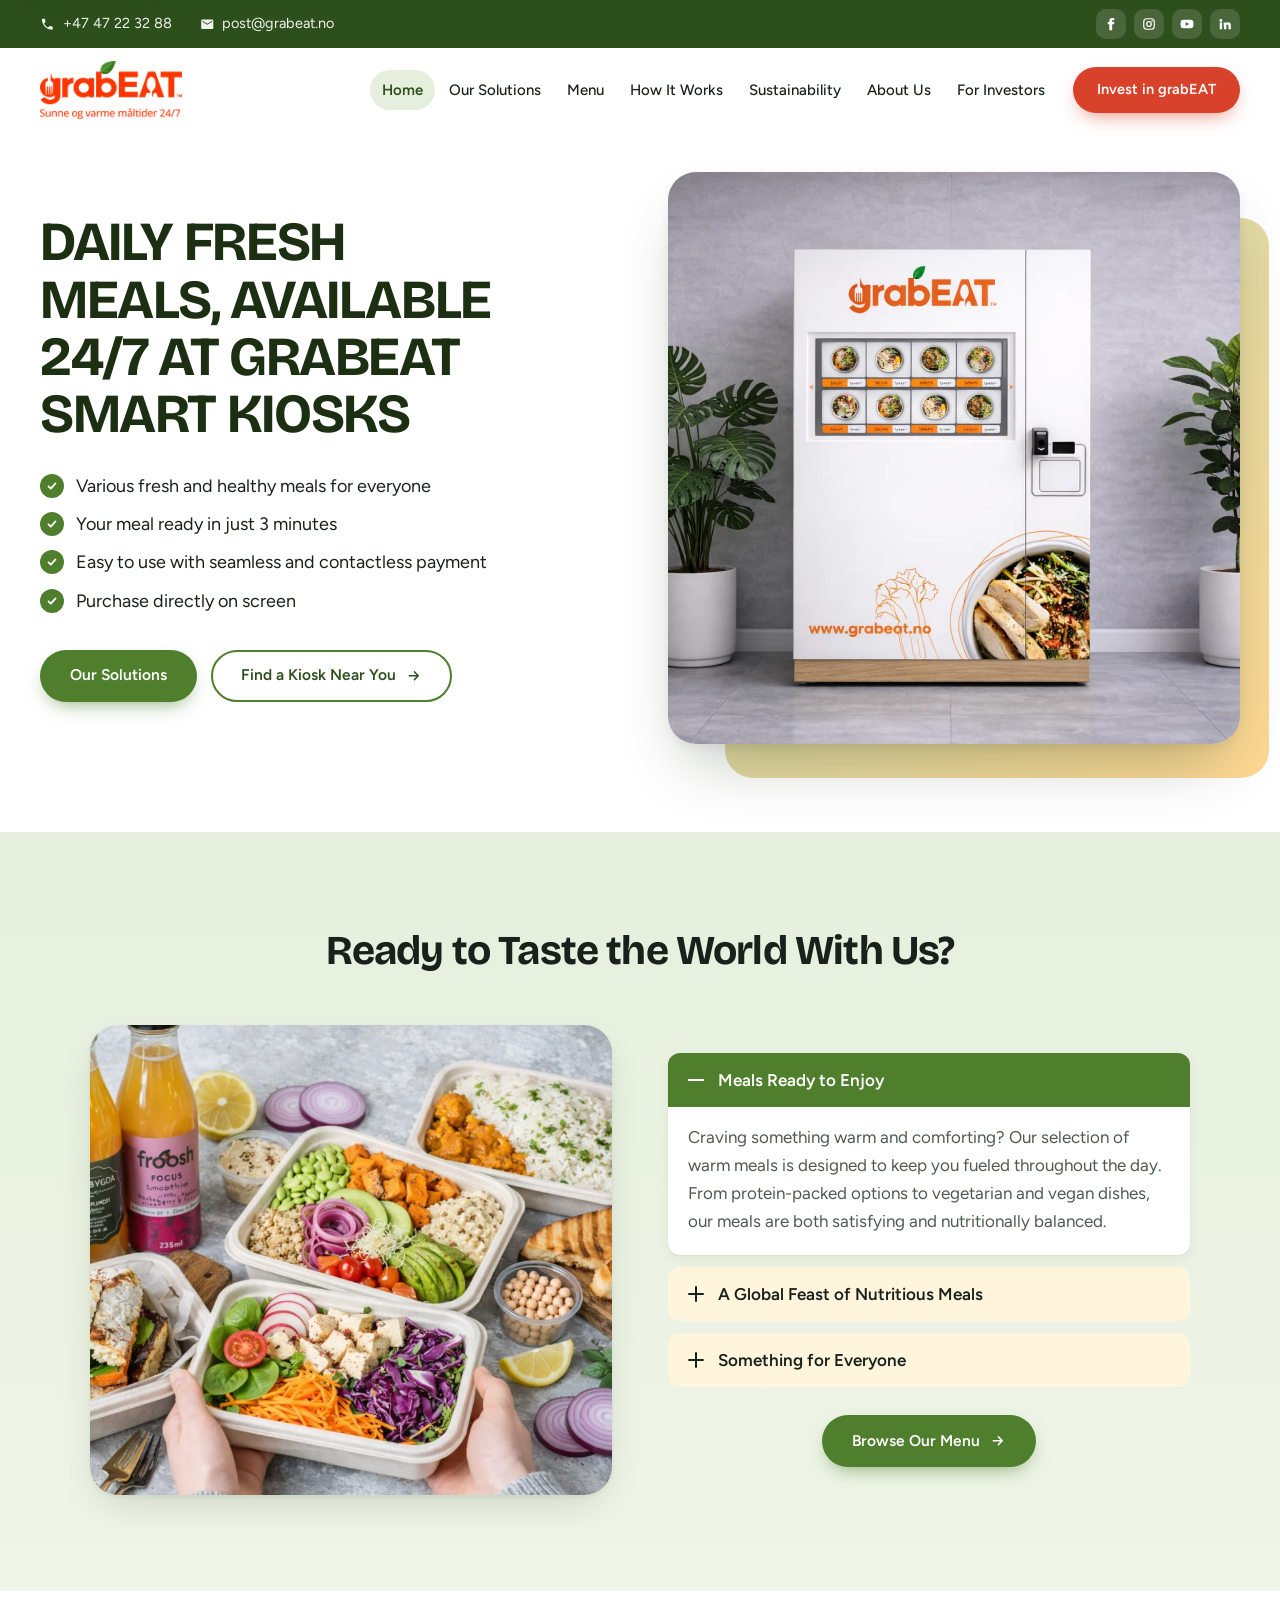
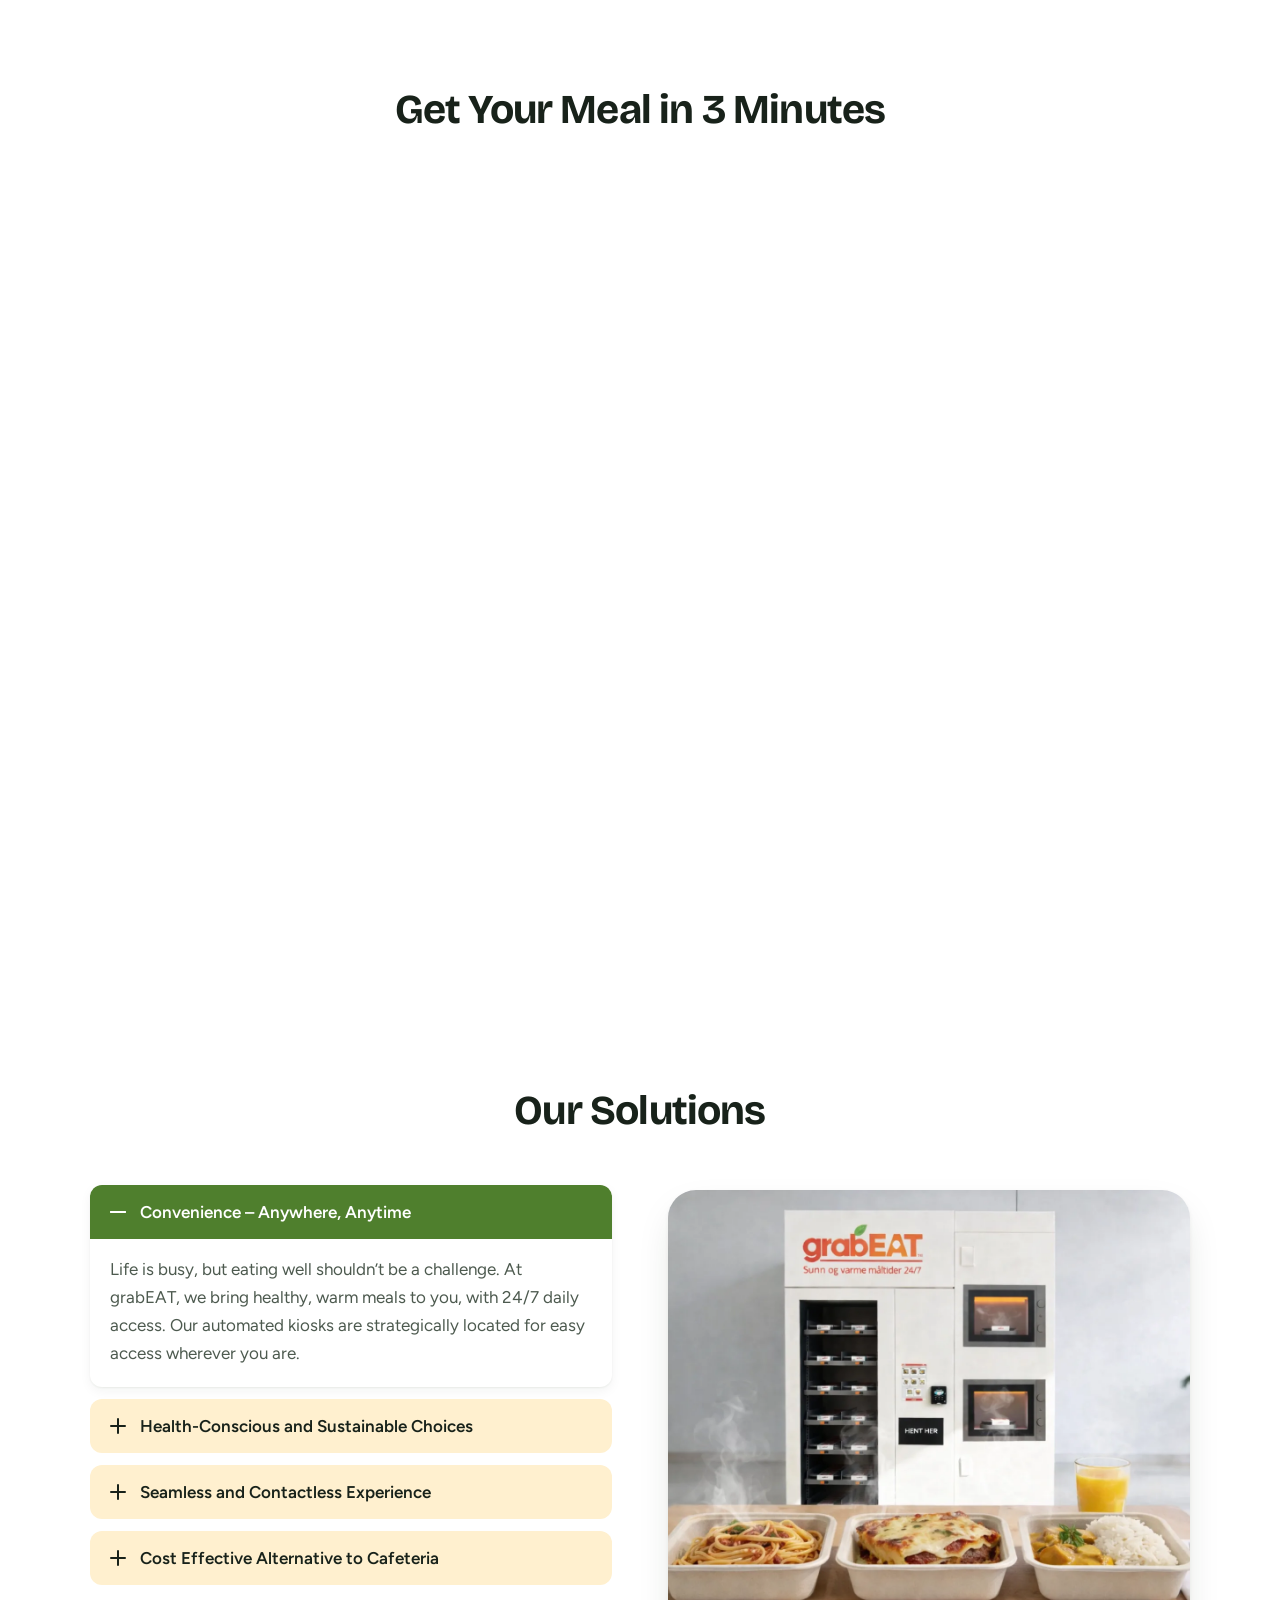
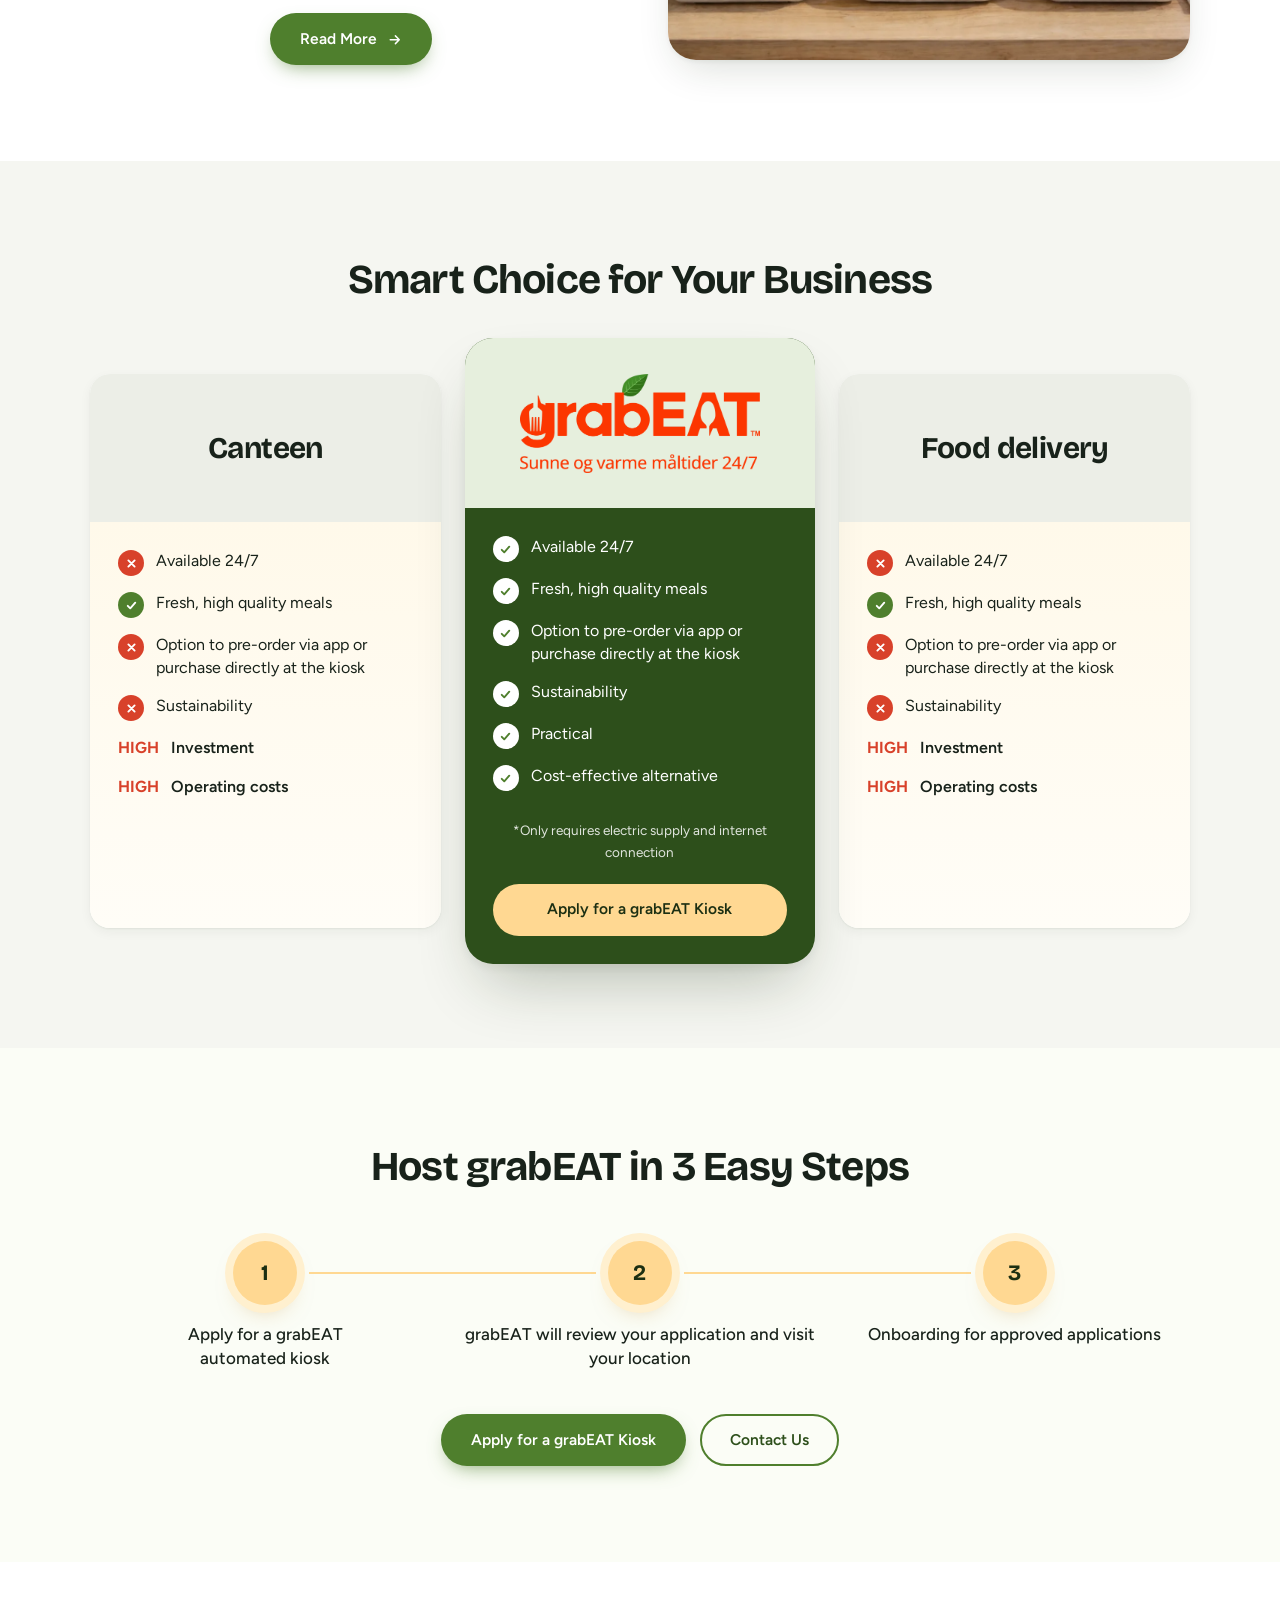
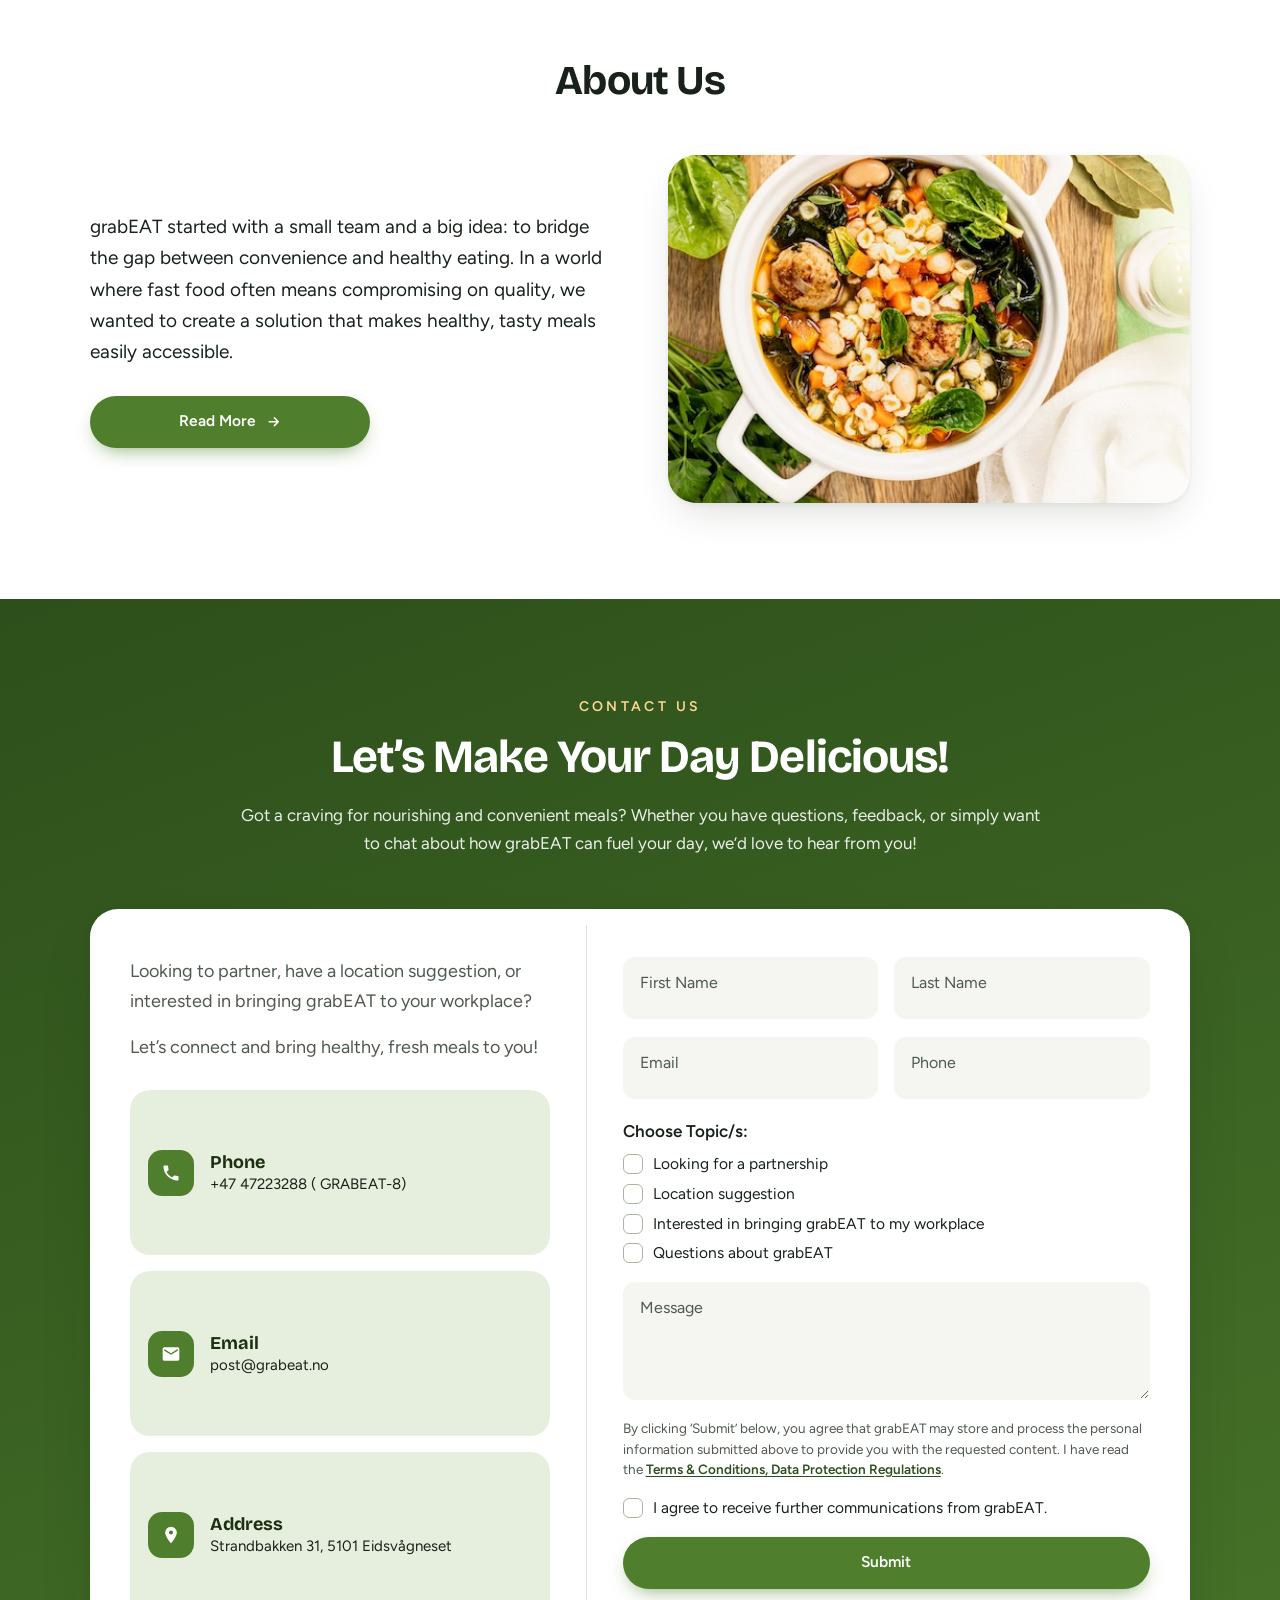
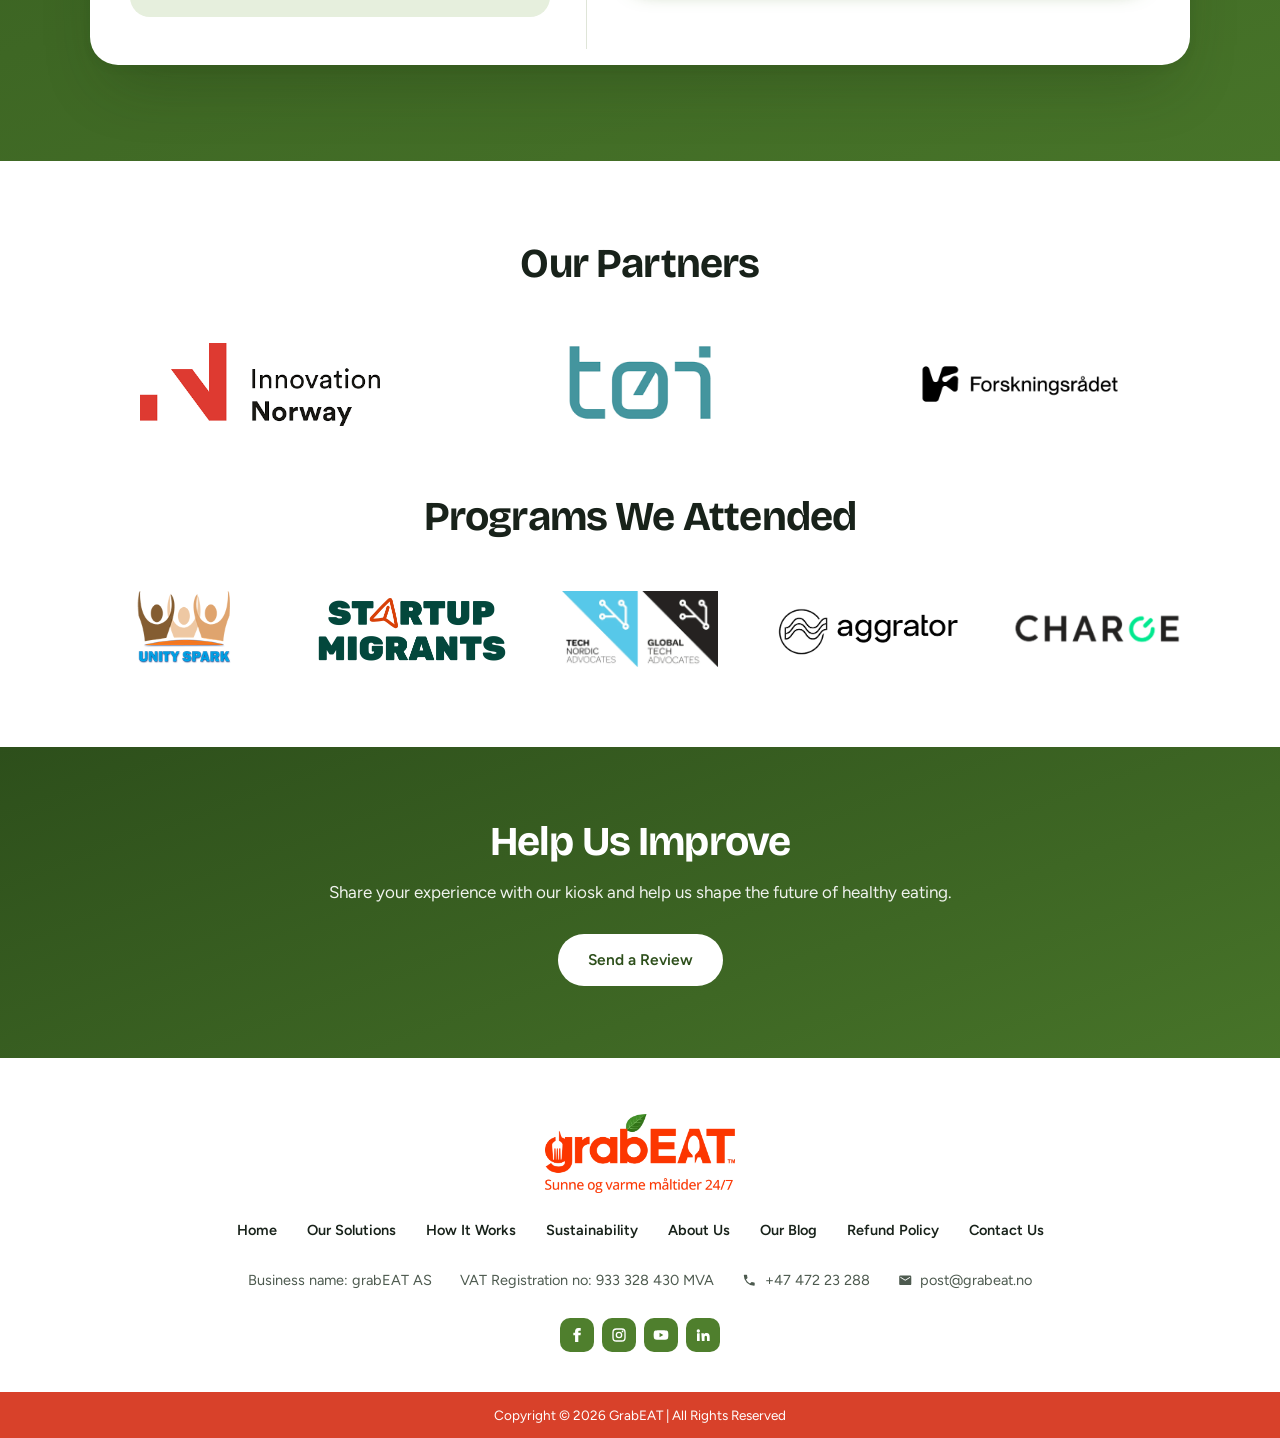
==== index.html @ 79abe8a9 "Add redesigned grabEAT homepage Static rebuild of the grabeat.no homepage that keeps the original la" ====
<!doctype html>
<html lang="en">
<head>
  <meta charset="utf-8">
  <meta name="viewport" content="width=device-width, initial-scale=1">
  <title>grabEAT – Gode Sunne Og Varme Måltider 24/7</title>
  <meta name="description" content="Daily fresh meals, available 24/7 at grabEAT smart kiosks. Your warm, healthy meal is ready in just 3 minutes.">
  <meta name="theme-color" content="#3F6B26">
  <link rel="icon" href="assets/logos/favicon.png">
  <link rel="preconnect" href="https://fonts.googleapis.com">
  <link rel="preconnect" href="https://fonts.gstatic.com" crossorigin>
  <link href="https://fonts.googleapis.com/css2?family=Bricolage+Grotesque:opsz,wght@12..96,500;12..96,600;12..96,700&family=Figtree:wght@400;500;600;700&display=swap" rel="stylesheet">
  <link rel="preload" as="image" href="assets/img/hero.webp">
  <link rel="stylesheet" href="styles.css">
  <script>document.documentElement.classList.add('js')</script>
</head>
<body id="top">
  <a class="skip-link" href="#content">Skip to content</a>

  <!-- Icon sprite -->
  <svg width="0" height="0" style="position:absolute" aria-hidden="true">
    <symbol id="i-phone" viewBox="0 0 24 24"><path fill="currentColor" d="M6.6 10.8a15.1 15.1 0 0 0 6.6 6.6l2.2-2.2a1 1 0 0 1 1-.25c1.1.37 2.3.57 3.6.57a1 1 0 0 1 1 1V20a1 1 0 0 1-1 1A17 17 0 0 1 3 4a1 1 0 0 1 1-1h3.5a1 1 0 0 1 1 1c0 1.25.2 2.45.57 3.57a1 1 0 0 1-.25 1z"/></symbol>
    <symbol id="i-mail" viewBox="0 0 24 24"><path fill="currentColor" d="M20 4H4a2 2 0 0 0-2 2v12c0 1.1.9 2 2 2h16a2 2 0 0 0 2-2V6a2 2 0 0 0-2-2zm0 4-8 5-8-5V6l8 5 8-5z"/></symbol>
    <symbol id="i-pin" viewBox="0 0 24 24"><path fill="currentColor" d="M12 2a7 7 0 0 0-7 7c0 5.25 7 13 7 13s7-7.75 7-13a7 7 0 0 0-7-7zm0 9.5a2.5 2.5 0 1 1 0-5 2.5 2.5 0 0 1 0 5z"/></symbol>
    <symbol id="i-facebook" viewBox="0 0 24 24"><path fill="currentColor" d="M14 8.5V6.6c0-.9.6-1.1 1-1.1h2.6V1.6L14 1.5c-4 0-4.9 3-4.9 4.9v2.1H6.5v4h2.6v10H14v-10h3.3l.5-4z"/></symbol>
    <symbol id="i-instagram" viewBox="0 0 24 24"><g fill="none" stroke="currentColor" stroke-width="2"><rect x="3" y="3" width="18" height="18" rx="5"/><circle cx="12" cy="12" r="4"/></g><circle cx="17.3" cy="6.7" r="1.3" fill="currentColor"/></symbol>
    <symbol id="i-youtube" viewBox="0 0 24 24"><path fill="currentColor" fill-rule="evenodd" d="M22.5 7.2a2.8 2.8 0 0 0-2-2C18.8 4.7 12 4.7 12 4.7s-6.8 0-8.5.5a2.8 2.8 0 0 0-2 2C1 8.9 1 12 1 12s0 3.1.5 4.8a2.8 2.8 0 0 0 2 2c1.7.5 8.5.5 8.5.5s6.8 0 8.5-.5a2.8 2.8 0 0 0 2-2c.5-1.7.5-4.8.5-4.8s0-3.1-.5-4.8zM9.8 15.3V8.7l5.7 3.3z"/></symbol>
    <symbol id="i-linkedin" viewBox="0 0 24 24"><path fill="currentColor" d="M4.98 3.5a2.5 2.5 0 1 1 0 5 2.5 2.5 0 0 1 0-5zM3 9.5h4V21H3zM9.5 9.5h3.8v1.6h.1c.5-1 1.8-2 3.8-2 4 0 4.8 2.6 4.8 6V21h-4v-5.2c0-1.2 0-2.8-1.7-2.8s-2 1.3-2 2.7V21h-4z"/></symbol>
    <symbol id="i-check" viewBox="0 0 24 24"><path fill="none" stroke="currentColor" stroke-width="3" stroke-linecap="round" stroke-linejoin="round" d="m6 12.5 4 4 8-9"/></symbol>
    <symbol id="i-x" viewBox="0 0 24 24"><path fill="none" stroke="currentColor" stroke-width="3" stroke-linecap="round" d="m7 7 10 10M17 7 7 17"/></symbol>
    <symbol id="i-arrow" viewBox="0 0 24 24"><path fill="none" stroke="currentColor" stroke-width="2.25" stroke-linecap="round" stroke-linejoin="round" d="M5 12h14m-6-6 6 6-6 6"/></symbol>
    <symbol id="i-chevron" viewBox="0 0 24 24"><path fill="none" stroke="currentColor" stroke-width="2.5" stroke-linecap="round" stroke-linejoin="round" d="m9 5 7 7-7 7"/></symbol>
  </svg>

  <!-- Top bar -->
  <div class="topbar">
    <div class="container topbar__inner">
      <div class="topbar__contact">
        <a href="tel:+4747223288"><svg class="icon"><use href="#i-phone"/></svg>+47 47 22 32 88</a>
        <a href="mailto:post@grabeat.no"><svg class="icon"><use href="#i-mail"/></svg>post@grabeat.no</a>
      </div>
      <div class="socials socials--light">
        <a href="https://www.facebook.com/grabEAT.no/" aria-label="Facebook"><svg class="icon"><use href="#i-facebook"/></svg></a>
        <a href="https://www.instagram.com/grabeat.no/" aria-label="Instagram"><svg class="icon"><use href="#i-instagram"/></svg></a>
        <a href="https://www.youtube.com/channel/UC2K87p___l81f4XrjC7E9Dw" aria-label="YouTube"><svg class="icon"><use href="#i-youtube"/></svg></a>
        <a href="https://www.linkedin.com/company/grabeat-no/" aria-label="LinkedIn"><svg class="icon"><use href="#i-linkedin"/></svg></a>
      </div>
    </div>
  </div>

  <!-- Header -->
  <header class="header" data-header>
    <div class="container header__inner">
      <a class="header__logo" href="#top" aria-label="grabEAT home">
        <img src="assets/logos/grabeat.webp" alt="grabEAT – Sunne og varme måltider 24/7" width="640" height="264">
      </a>
      <button class="nav-toggle" type="button" aria-label="Menu" aria-expanded="false" aria-controls="nav" data-nav-toggle><span></span><span></span><span></span></button>
      <nav class="nav" id="nav" aria-label="Main" data-nav>
        <a href="#top" class="is-active">Home</a>
        <a href="#solutions">Our Solutions</a>
        <a href="#menu">Menu</a>
        <a href="#how-it-works">How It Works</a>
        <a href="https://grabeat.no/sustainability/">Sustainability</a>
        <a href="#about">About Us</a>
        <a href="https://grabeat.no/investor/">For Investors</a>
        <a class="btn btn--tomato nav__cta" href="https://grabeat.no/investor/">Invest in grabEAT</a>
      </nav>
    </div>
  </header>

  <main id="content">
    <!-- Hero -->
    <section class="hero">
      <div class="container hero__grid">
        <div class="hero__copy">
          <h1 data-reveal>Daily fresh meals, available 24/7 at grabEAT smart kiosks</h1>
          <ul class="ticks" data-reveal>
            <li><span class="tick"><svg><use href="#i-check"/></svg></span>Various fresh and healthy meals for everyone</li>
            <li><span class="tick"><svg><use href="#i-check"/></svg></span>Your meal ready in just 3 minutes</li>
            <li><span class="tick"><svg><use href="#i-check"/></svg></span>Easy to use with seamless and contactless payment</li>
            <li><span class="tick"><svg><use href="#i-check"/></svg></span>Purchase directly on screen</li>
          </ul>
          <div class="btn-row" data-reveal>
            <a class="btn btn--green" href="#solutions">Our Solutions</a>
            <a class="btn btn--outline" href="#locations">Find a Kiosk Near You<svg class="icon"><use href="#i-arrow"/></svg></a>
          </div>
        </div>
        <div class="hero__media" data-reveal>
          <img src="assets/img/hero.webp" alt="A grabEAT smart kiosk between two potted plants" width="1536" height="1024" fetchpriority="high">
        </div>
      </div>
    </section>

    <!-- Meals -->
    <section class="section section--sage" id="menu">
      <div class="container">
        <h2 class="section__title" data-reveal>Ready to Taste the World With Us?</h2>
        <div class="split" data-accordion>
          <div class="split__media stack" data-reveal>
            <img class="is-active" src="assets/img/meals-3.webp" alt="Hands holding a tray of colourful healthy meals with drinks alongside" loading="lazy" data-panel-img>
            <img src="assets/img/meals-1.webp" alt="A plated international dish" loading="lazy" data-panel-img>
            <img src="assets/img/meals-2.webp" alt="Spinach patties with mashed potato and tomatoes" loading="lazy" data-panel-img>
          </div>
          <div class="split__body" data-reveal>
            <div class="accordion">
              <div class="acc is-open">
                <button class="acc__head" type="button" aria-expanded="true" id="m1" aria-controls="m1p"><span>Meals Ready to Enjoy</span><i aria-hidden="true"></i></button>
                <div class="acc__panel" id="m1p" role="region" aria-labelledby="m1"><div><p>Craving something warm and comforting? Our selection of warm meals is designed to keep you fueled throughout the day. From protein-packed options to vegetarian and vegan dishes, our meals are both satisfying and nutritionally balanced.</p></div></div>
              </div>
              <div class="acc">
                <button class="acc__head" type="button" aria-expanded="false" id="m2" aria-controls="m2p"><span>A Global Feast of Nutritious Meals</span><i aria-hidden="true"></i></button>
                <div class="acc__panel" id="m2p" role="region" aria-labelledby="m2"><div><p>Taste the world’s most popular dishes! Discover vibrant international cuisine with grabEAT’s nutritious meals. Our globally inspired dishes are both delicious and wholesome—ready whenever you need.</p></div></div>
              </div>
              <div class="acc">
                <button class="acc__head" type="button" aria-expanded="false" id="m3" aria-controls="m3p"><span>Something for Everyone</span><i aria-hidden="true"></i></button>
                <div class="acc__panel" id="m3p" role="region" aria-labelledby="m3"><div><p>At grabEAT, we understand that everyone’s needs are different. That’s why our menu is inclusive—offering a variety of options for different dietary preferences: vegetarian, vegan, gluten-free and halal.</p></div></div>
              </div>
            </div>
            <div class="center"><a class="btn btn--green" href="https://grabeat.no/our-menu/">Browse Our Menu<svg class="icon"><use href="#i-arrow"/></svg></a></div>
          </div>
        </div>
      </div>
    </section>

    <!-- How it works -->
    <section class="section" id="how-it-works">
      <div class="container">
        <h2 class="section__title" data-reveal>Get Your Meal in 3 Minutes</h2>
        <ol class="steps steps--4" data-reveal>
          <li><span class="steps__num">1</span><span>Find Our Kiosk</span></li>
          <li><span class="steps__num">2</span><span>Choose a Meal <br>from the Menu</span></li>
          <li><span class="steps__num">3</span><span>Pay Safely &amp; <br>Contactlessly</span></li>
          <li><span class="steps__num">4</span><span>Enjoy!</span></li>
        </ol>
      </div>
    </section>

    <!-- Locations -->
    <section class="section section--flush-top" id="locations">
      <div class="container">
        <h2 class="section__title" data-reveal>Our Locations</h2>
        <div class="carousel" data-carousel data-reveal>
          <button class="carousel__arrow carousel__arrow--prev" type="button" aria-label="Previous location" data-prev><svg class="icon"><use href="#i-chevron"/></svg></button>
          <div class="carousel__track" data-track tabindex="0" aria-label="Kiosk locations" role="group">
            <article class="loc">
              <a class="loc__media" href="https://maps.app.goo.gl/c8NznvL21MpRH2QTA" aria-label="View Forum Kokstad on the map"><img src="assets/img/loc-forum.webp" alt="grabEAT kiosk at Forum Kokstad" loading="lazy"></a>
              <h3>Forum Kokstad, Bergen</h3>
              <p class="loc__note">&nbsp;</p>
              <a class="btn btn--outline btn--sm" href="https://maps.app.goo.gl/c8NznvL21MpRH2QTA">View Location</a>
            </article>
            <article class="loc">
              <a class="loc__media" href="https://maps.app.goo.gl/W15HKtLZR1VzPynV6" aria-label="View Kvåle Rasteplass on the map"><img src="assets/img/loc-kvale.webp" alt="grabEAT hub at Kvåle Rasteplass" loading="lazy"></a>
              <h3>Kvåle Rasteplass, Voss</h3>
              <p class="loc__note">&nbsp;</p>
              <a class="btn btn--outline btn--sm" href="https://maps.app.goo.gl/W15HKtLZR1VzPynV6">View Location</a>
            </article>
            <article class="loc">
              <a class="loc__media" href="https://maps.app.goo.gl/M7krP5jtVFcqSdRP9" aria-label="View Tesla Bergen on the map"><img src="assets/img/loc-tesla.webp" alt="grabEAT kiosk at Tesla, Bergen" loading="lazy"></a>
              <h3>Tesla, Bergen</h3>
              <p class="loc__note">*Accessible only for Tesla employees</p>
              <a class="btn btn--outline btn--sm" href="https://maps.app.goo.gl/M7krP5jtVFcqSdRP9">View Location</a>
            </article>
          </div>
          <button class="carousel__arrow carousel__arrow--next" type="button" aria-label="Next location" data-next><svg class="icon"><use href="#i-chevron"/></svg></button>
          <div class="carousel__dots" data-dots></div>
        </div>
      </div>
    </section>

    <!-- Solutions -->
    <section class="section section--flush-top" id="solutions">
      <div class="container">
        <h2 class="section__title" data-reveal>Our Solutions</h2>
        <div class="split split--reverse" data-accordion>
          <div class="split__body" data-reveal>
            <div class="accordion">
              <div class="acc is-open">
                <button class="acc__head" type="button" aria-expanded="true" id="s1" aria-controls="s1p"><span>Convenience – Anywhere, Anytime</span><i aria-hidden="true"></i></button>
                <div class="acc__panel" id="s1p" role="region" aria-labelledby="s1"><div><p>Life is busy, but eating well shouldn’t be a challenge. At grabEAT, we bring healthy, warm meals to you, with 24/7 daily access. Our automated kiosks are strategically located for easy access wherever you are.</p></div></div>
              </div>
              <div class="acc">
                <button class="acc__head" type="button" aria-expanded="false" id="s2" aria-controls="s2p"><span>Health-Conscious and Sustainable Choices</span><i aria-hidden="true"></i></button>
                <div class="acc__panel" id="s2p" role="region" aria-labelledby="s2"><div><p>At grabEAT, we are committed to promoting wellness—not just for you, but for the planet. Our meals are made using locally sourced ingredients and packaged in environmentally friendly materials.</p></div></div>
              </div>
              <div class="acc">
                <button class="acc__head" type="button" aria-expanded="false" id="s3" aria-controls="s3p"><span>Seamless and Contactless Experience</span><i aria-hidden="true"></i></button>
                <div class="acc__panel" id="s3p" role="region" aria-labelledby="s3"><div><p>In a world where safety and convenience matter more than ever, grabEAT is the forefront of innovation. Our automated kiosks offer a seamless, contactless purchase experience.</p></div></div>
              </div>
              <div class="acc">
                <button class="acc__head" type="button" aria-expanded="false" id="s4" aria-controls="s4p"><span>Cost Effective Alternative to Cafeteria</span><i aria-hidden="true"></i></button>
                <div class="acc__panel" id="s4p" role="region" aria-labelledby="s4"><div><p>Our kiosks are designed to meet the needs of various businesses and environments. Choose one of our different kiosk variants for your employers as a cost effective alternative to a cafeteria.</p></div></div>
              </div>
            </div>
            <div class="center"><a class="btn btn--green" href="https://grabeat.no/our-solutions/">Read More<svg class="icon"><use href="#i-arrow"/></svg></a></div>
          </div>
          <div class="split__media stack" data-reveal>
            <img class="is-active" src="assets/img/sol-3.webp" alt="grabEAT kiosk with three warm meals on a wooden table" loading="lazy" data-panel-img>
            <img src="assets/img/sol-4.webp" alt="A grabEAT meal in eco-friendly packaging with wooden cutlery" loading="lazy" data-panel-img>
            <img src="assets/img/sol-1.webp" alt="A phone paying contactlessly at a kiosk reader" loading="lazy" data-panel-img>
            <img src="assets/img/sol-2.webp" alt="A large grabEAT kiosk serving warm meals and drinks" loading="lazy" data-panel-img>
          </div>
        </div>
      </div>
    </section>

    <!-- Comparison -->
    <section class="section section--mist">
      <div class="container">
        <h2 class="section__title" data-reveal>Smart Choice for Your Business</h2>
        <div class="compare">
          <article class="plan" data-reveal>
            <h3 class="plan__head">Canteen</h3>
            <ul class="plan__list">
              <li><span class="mark mark--no"><svg><use href="#i-x"/></svg></span>Available 24/7</li>
              <li><span class="mark mark--yes"><svg><use href="#i-check"/></svg></span>Fresh, high quality meals</li>
              <li><span class="mark mark--no"><svg><use href="#i-x"/></svg></span>Option to pre-order via app or purchase directly at the kiosk</li>
              <li><span class="mark mark--no"><svg><use href="#i-x"/></svg></span>Sustainability</li>
              <li class="plan__cost"><b>HIGH</b> Investment</li>
              <li class="plan__cost"><b>HIGH</b> Operating costs</li>
            </ul>
          </article>
          <article class="plan plan--best" data-reveal>
            <div class="plan__head"><img src="assets/logos/grabeat.webp" alt="grabEAT" loading="lazy" width="640" height="264"></div>
            <ul class="plan__list">
              <li><span class="mark mark--best"><svg><use href="#i-check"/></svg></span>Available 24/7</li>
              <li><span class="mark mark--best"><svg><use href="#i-check"/></svg></span>Fresh, high quality meals</li>
              <li><span class="mark mark--best"><svg><use href="#i-check"/></svg></span>Option to pre-order via app or purchase directly at the kiosk</li>
              <li><span class="mark mark--best"><svg><use href="#i-check"/></svg></span>Sustainability</li>
              <li><span class="mark mark--best"><svg><use href="#i-check"/></svg></span>Practical</li>
              <li><span class="mark mark--best"><svg><use href="#i-check"/></svg></span>Cost-effective alternative</li>
            </ul>
            <p class="plan__note">*Only requires electric supply and internet connection</p>
            <div class="plan__foot"><a class="btn btn--green" href="https://grabeat.no/application-form/">Apply for a grabEAT Kiosk</a></div>
          </article>
          <article class="plan" data-reveal>
            <h3 class="plan__head">Food delivery</h3>
            <ul class="plan__list">
              <li><span class="mark mark--no"><svg><use href="#i-x"/></svg></span>Available 24/7</li>
              <li><span class="mark mark--yes"><svg><use href="#i-check"/></svg></span>Fresh, high quality meals</li>
              <li><span class="mark mark--no"><svg><use href="#i-x"/></svg></span>Option to pre-order via app or purchase directly at the kiosk</li>
              <li><span class="mark mark--no"><svg><use href="#i-x"/></svg></span>Sustainability</li>
              <li class="plan__cost"><b>HIGH</b> Investment</li>
              <li class="plan__cost"><b>HIGH</b> Operating costs</li>
            </ul>
          </article>
        </div>
      </div>
    </section>

    <!-- Host -->
    <section class="section section--cream">
      <div class="container">
        <h2 class="section__title" data-reveal>Host grabEAT in 3 Easy Steps</h2>
        <ol class="steps steps--3 steps--butter" data-reveal>
          <li><span class="steps__num">1</span><span>Apply for a grabEAT <br>automated kiosk</span></li>
          <li><span class="steps__num">2</span><span>grabEAT will review your application and visit your location</span></li>
          <li><span class="steps__num">3</span><span>Onboarding for approved applications</span></li>
        </ol>
        <div class="btn-row btn-row--center" data-reveal>
          <a class="btn btn--green" href="https://grabeat.no/application-form/">Apply for a grabEAT Kiosk</a>
          <a class="btn btn--outline" href="#contact">Contact Us</a>
        </div>
      </div>
    </section>

    <!-- About -->
    <section class="section" id="about">
      <div class="container">
        <h2 class="section__title" data-reveal>About Us</h2>
        <div class="split split--reverse split--about">
          <div class="split__body" data-reveal>
            <p class="lede">grabEAT started with a small team and a big idea: to bridge the gap between convenience and healthy eating. In a world where fast food often means compromising on quality, we wanted to create a solution that makes healthy, tasty meals easily accessible.</p>
            <a class="btn btn--green btn--wide" href="https://grabeat.no/about-us/">Read More<svg class="icon"><use href="#i-arrow"/></svg></a>
          </div>
          <div class="split__media" data-reveal>
            <img src="assets/img/about.webp" alt="A pot of homemade vegetable soup with meatballs and spinach" loading="lazy">
          </div>
        </div>
      </div>
    </section>

    <!-- Contact -->
    <section class="section section--green" id="contact">
      <div class="container">
        <header class="contact__intro" data-reveal>
          <p class="eyebrow">Contact Us</p>
          <h2>Let’s Make Your Day Delicious!</h2>
          <p>Got a craving for nourishing and convenient meals? Whether you have questions, feedback, or simply want to chat about how grabEAT can fuel your day, we’d love to hear from you!</p>
        </header>
        <div class="contact__card" data-reveal>
          <div class="contact__info">
            <p>Looking to partner, have a location suggestion, or interested in bringing grabEAT to your workplace?</p>
            <p>Let’s connect and bring healthy, fresh meals to you!</p>
            <a class="contact__item" href="tel:+4747223288"><span><svg class="icon"><use href="#i-phone"/></svg></span><div><strong>Phone</strong>+47 47223288 ( GRABEAT-8)</div></a>
            <a class="contact__item" href="mailto:post@grabeat.no"><span><svg class="icon"><use href="#i-mail"/></svg></span><div><strong>Email</strong>post@grabeat.no</div></a>
            <a class="contact__item" href="https://www.google.com/maps/search/?api=1&query=Strandbakken+31%2C+5101+Eidsv%C3%A5gneset"><span><svg class="icon"><use href="#i-pin"/></svg></span><div><strong>Address</strong>Strandbakken 31, 5101 Eidsvågneset</div></a>
          </div>
          <form class="form" data-contact-form novalidate>
            <div class="form__row">
              <label class="field"><span>First Name</span><input type="text" name="first" autocomplete="given-name" placeholder=" "></label>
              <label class="field"><span>Last Name</span><input type="text" name="last" autocomplete="family-name" placeholder=" "></label>
            </div>
            <div class="form__row">
              <label class="field"><span>Email</span><input type="email" name="email" autocomplete="email" required placeholder=" "></label>
              <label class="field"><span>Phone</span><input type="tel" name="phone" autocomplete="tel" required placeholder=" "></label>
            </div>
            <fieldset class="checks">
              <legend>Choose Topic/s:</legend>
              <label class="check"><input type="checkbox" name="topic" value="Looking for a partnership"><span>Looking for a partnership</span></label>
              <label class="check"><input type="checkbox" name="topic" value="Location suggestion"><span>Location suggestion</span></label>
              <label class="check"><input type="checkbox" name="topic" value="Interested in bringing grabEAT to my workplace"><span>Interested in bringing grabEAT to my workplace</span></label>
              <label class="check"><input type="checkbox" name="topic" value="Questions about grabEAT"><span>Questions about grabEAT</span></label>
            </fieldset>
            <label class="field"><span>Message</span><textarea name="message" rows="3" placeholder=" "></textarea></label>
            <p class="form__legal">By clicking ‘Submit’ below, you agree that grabEAT may store and process the personal information submitted above to provide you with the requested content. I have read the <a href="https://grabeat.no/terms-conditions/" target="_blank" rel="noopener">Terms &amp; Conditions, Data Protection Regulations</a>.</p>
            <label class="check"><input type="checkbox" name="optin" value="yes"><span>I agree to receive further communications from grabEAT.</span></label>
            <button class="btn btn--green btn--block" type="submit">Submit</button>
            <p class="form__status" role="status" data-form-status></p>
          </form>
        </div>
      </div>
    </section>

    <!-- Partners -->
    <section class="section section--logos">
      <div class="container">
        <h2 class="section__title" data-reveal>Our Partners</h2>
        <div class="logos logos--3" data-reveal>
          <img src="assets/logos/innovation-norway.png" alt="Innovation Norway" loading="lazy">
          <img src="assets/logos/toi.png" alt="TØI" loading="lazy">
          <img src="assets/logos/forskningsradet.png" alt="Forskningsrådet" loading="lazy">
        </div>
        <h2 class="section__title section__title--gap" data-reveal>Programs We Attended</h2>
        <div class="logos logos--5" data-reveal>
          <img src="assets/logos/unity-spark.png" alt="Unity Spark" loading="lazy">
          <img src="assets/logos/startup-migrants.webp" alt="Startup Migrants" loading="lazy">
          <img src="assets/logos/tna-gta.webp" alt="Tech Nordic Advocates and Global Tech Advocates" loading="lazy">
          <img src="assets/logos/aggrator.webp" alt="Aggrator" loading="lazy">
          <img src="assets/logos/charge.webp" alt="Charge" loading="lazy">
        </div>
      </div>
    </section>

    <!-- Review CTA -->
    <section class="section section--green section--band">
      <div class="container center" data-reveal>
        <h2>Help Us Improve</h2>
        <p>Share your experience with our kiosk and help us shape the future of healthy eating.</p>
        <a class="btn btn--white" href="https://forms.gle/kesgQ5iAz8XTWyQr8">Send a Review</a>
      </div>
    </section>
  </main>

  <!-- Footer -->
  <footer class="footer">
    <div class="container footer__inner">
      <a href="#top" class="footer__logo" aria-label="grabEAT home"><img src="assets/logos/grabeat.webp" alt="grabEAT – Sunne og varme måltider 24/7" loading="lazy" width="640" height="264"></a>
      <nav class="footer__nav" aria-label="Footer">
        <a href="#top">Home</a>
        <a href="#solutions">Our Solutions</a>
        <a href="#how-it-works">How It Works</a>
        <a href="https://grabeat.no/sustainability/">Sustainability</a>
        <a href="#about">About Us</a>
        <a href="https://grabeat.no/blog/">Our Blog</a>
        <a href="https://grabeat.no/refund-policy">Refund Policy</a>
        <a href="#contact">Contact Us</a>
      </nav>
      <ul class="footer__info">
        <li>Business name: grabEAT AS</li>
        <li>VAT Registration no: 933 328 430 MVA</li>
        <li><a href="tel:+4747223288"><svg class="icon"><use href="#i-phone"/></svg>+47 472 23 288</a></li>
        <li><a href="mailto:post@grabeat.no"><svg class="icon"><use href="#i-mail"/></svg>post@grabeat.no</a></li>
      </ul>
      <div class="socials">
        <a href="https://www.facebook.com/grabEAT.no/" aria-label="Facebook"><svg class="icon"><use href="#i-facebook"/></svg></a>
        <a href="https://www.instagram.com/grabeat.no/" aria-label="Instagram"><svg class="icon"><use href="#i-instagram"/></svg></a>
        <a href="https://www.youtube.com/channel/UC2K87p___l81f4XrjC7E9Dw" aria-label="YouTube"><svg class="icon"><use href="#i-youtube"/></svg></a>
        <a href="https://www.linkedin.com/company/grabeat-no/" aria-label="LinkedIn"><svg class="icon"><use href="#i-linkedin"/></svg></a>
      </div>
    </div>
    <div class="footer__legal">Copyright © <span data-year>2026</span> GrabEAT | All Rights Reserved</div>
  </footer>

  <a class="to-top" href="#top" aria-label="Back to top" data-to-top><svg class="icon"><use href="#i-chevron"/></svg></a>

  <script src="script.js"></script>
</body>
</html>
---- styles.css ----
/* grabEAT — tokens */
:root {
  --green: #4f7f2d;
  --green-brand: #598935;
  --green-deep: #2d4f1b;
  --green-ink: #1c2f12;
  --tomato: #d8412a;
  --tomato-bright: #ed4c34;
  --butter: #fff0cf;
  --butter-strong: #ffd892;
  --sage: #e6efdd;
  --sage-strong: #c8dcb5;
  --cream: #fbfdf6;
  --mist: #f5f6f1;
  --paper: #ffffff;
  --ink: #18221a;
  --ink-soft: #4d5a4f;
  --line: #dfe5d8;

  --font-display: "Bricolage Grotesque", "Figtree", system-ui, sans-serif;
  --font-body: "Figtree", system-ui, -apple-system, "Segoe UI", sans-serif;

  --radius-sm: 12px;
  --radius: 20px;
  --radius-lg: 28px;
  --shadow-sm: 0 1px 2px rgba(28, 47, 18, .06), 0 4px 12px rgba(28, 47, 18, .05);
  --shadow: 0 2px 4px rgba(28, 47, 18, .05), 0 16px 40px -12px rgba(28, 47, 18, .18);
  --shadow-lg: 0 4px 8px rgba(28, 47, 18, .06), 0 32px 64px -20px rgba(28, 47, 18, .3);
  --ease: cubic-bezier(.2, .7, .2, 1);
}

/* Base */
*, *::before, *::after { box-sizing: border-box; }
html { scroll-behavior: smooth; scroll-padding-top: 96px; -webkit-text-size-adjust: 100%; }
body {
  margin: 0;
  background: var(--paper);
  color: var(--ink);
  font: 400 17px/1.65 var(--font-body);
  -webkit-font-smoothing: antialiased;
  overflow-x: clip;
}
img, svg { display: block; max-width: 100%; }
img { height: auto; }
a { color: inherit; text-decoration: none; }
ul, ol { margin: 0; padding: 0; list-style: none; }
h1, h2, h3, p { margin: 0; }
h1, h2, h3 { font-family: var(--font-display); font-weight: 700; letter-spacing: -.02em; line-height: 1.1; text-wrap: balance; }
button, input, textarea { font: inherit; color: inherit; }
:focus-visible { outline: 3px solid var(--tomato-bright); outline-offset: 3px; border-radius: 6px; }

.container { width: min(100% - 48px, 1200px); margin-inline: auto; }
.icon { width: 1em; height: 1em; flex: none; }
.center { text-align: center; }
.skip-link {
  position: absolute; left: 16px; top: -60px; z-index: 100;
  padding: 10px 18px; background: var(--paper); border-radius: 999px; box-shadow: var(--shadow);
}
.skip-link:focus { top: 12px; }

/* Buttons */
.btn {
  display: inline-flex; align-items: center; justify-content: center; gap: 10px;
  min-height: 52px; padding: 12px 28px;
  border: 2px solid transparent; border-radius: 999px;
  font-weight: 600; font-size: 15.5px; line-height: 1.2; text-align: center;
  cursor: pointer;
  transition: transform .25s var(--ease), background-color .25s, color .25s, border-color .25s, box-shadow .25s;
}
.btn .icon { transition: transform .25s var(--ease); }
.btn:hover { transform: translateY(-2px); }
.btn:hover .icon { transform: translateX(4px); }
.btn:active { transform: translateY(0); }
.btn--green { background: var(--green); color: #fff; box-shadow: 0 8px 20px -8px rgba(79, 127, 45, .7); }
.btn--green:hover { background: var(--green-deep); }
.btn--tomato { background: var(--tomato); color: #fff; box-shadow: 0 8px 20px -8px rgba(216, 65, 42, .7); }
.btn--tomato:hover { background: #b93420; }
.btn--outline { border-color: var(--green); color: var(--green-deep); background: transparent; }
.btn--outline:hover { background: var(--green); color: #fff; }
.btn--white { background: #fff; color: var(--green-deep); }
.btn--white:hover { background: var(--butter); }
.btn--sm { min-height: 44px; padding: 8px 24px; font-size: 14.5px; }
.btn--block { width: 100%; }
.btn--wide { min-width: 280px; }
.btn-row { display: flex; flex-wrap: wrap; gap: 14px; }
.btn-row--center { justify-content: center; }

/* Top bar */
.topbar { background: var(--green-deep); color: #fff; font-size: 14.5px; }
.topbar__inner { display: flex; align-items: center; justify-content: space-between; gap: 16px; min-height: 48px; }
.topbar__contact { display: flex; flex-wrap: wrap; gap: 4px 28px; }
.topbar__contact a { display: inline-flex; align-items: center; gap: 8px; opacity: .92; transition: opacity .2s; }
.topbar__contact a:hover { opacity: 1; text-decoration: underline; text-underline-offset: 3px; }
.socials { display: flex; gap: 8px; }
.socials a {
  display: grid; place-items: center; width: 34px; height: 34px;
  border-radius: 10px; background: var(--green); color: #fff; font-size: 16px;
  transition: transform .2s var(--ease), background-color .2s, color .2s;
}
.socials a:hover { transform: translateY(-2px); background: var(--tomato); }
.socials--light a { width: 30px; height: 30px; font-size: 14px; background: rgba(255, 255, 255, .14); }
.socials--light a:hover { background: #fff; color: var(--green-deep); }

/* Header */
.header {
  position: sticky; top: 0; z-index: 50;
  background: rgba(255, 255, 255, .86);
  -webkit-backdrop-filter: saturate(180%) blur(16px);
  backdrop-filter: saturate(180%) blur(16px);
  transition: box-shadow .3s;
}
.header.is-stuck { box-shadow: 0 1px 0 var(--line), 0 12px 32px -20px rgba(28, 47, 18, .3); }
.header__inner { display: flex; align-items: center; justify-content: space-between; gap: 24px; min-height: 84px; }
.header__logo img { width: 142px; }
.nav { display: flex; align-items: center; gap: 2px; font-weight: 500; font-size: 15px; }
.nav > a:not(.btn) { position: relative; padding: 8px 12px; border-radius: 999px; white-space: nowrap; transition: color .2s, background-color .2s; }
.nav > a:not(.btn):hover { background: var(--sage); color: var(--green-deep); }
.nav > a.is-active { color: var(--green-deep); font-weight: 600; background: var(--sage); }
.nav__cta { margin-left: 14px; min-height: 46px; padding: 10px 22px; font-size: 14.5px; white-space: nowrap; }
.nav-toggle {
  display: none; width: 46px; height: 46px; padding: 0 12px;
  flex-direction: column; justify-content: center; gap: 5px;
  background: var(--green); border: 0; border-radius: 12px; cursor: pointer;
}
.nav-toggle span { display: block; height: 2px; background: #fff; border-radius: 2px; transition: transform .25s var(--ease), opacity .2s; }
.nav-toggle[aria-expanded="true"] span:nth-child(1) { transform: translateY(7px) rotate(45deg); }
.nav-toggle[aria-expanded="true"] span:nth-child(2) { opacity: 0; }
.nav-toggle[aria-expanded="true"] span:nth-child(3) { transform: translateY(-7px) rotate(-45deg); }

/* Hero */
.hero { position: relative; padding: 40px 0 88px; }
.hero__grid { display: grid; grid-template-columns: minmax(0, 1fr) minmax(0, 1fr); gap: 56px; align-items: center; }
.hero h1 { font-size: clamp(38px, 4.3vw, 60px); line-height: 1.04; text-transform: uppercase; color: var(--green-ink); letter-spacing: -.025em; }
.ticks { display: grid; gap: 12px; margin: 30px 0 36px; font-size: 18px; }
.ticks li { display: flex; align-items: flex-start; gap: 12px; line-height: 1.45; }
.tick, .mark { flex: none; display: grid; place-items: center; border-radius: 50%; }
.tick { width: 24px; height: 24px; margin-top: 1px; background: var(--green); color: #fff; }
.tick svg { width: 14px; height: 14px; }
.hero__media { position: relative; }
.hero__media::before {
  content: ""; position: absolute; inset: 8% -5% -6% 10%; z-index: -1;
  border-radius: var(--radius-lg);
  background: linear-gradient(135deg, var(--sage-strong), var(--butter-strong));
}
.hero__media img { width: 100%; aspect-ratio: 1 / 1; object-fit: cover; object-position: 50% 40%; border-radius: var(--radius-lg); box-shadow: var(--shadow-lg); }

/* Sections */
.section { padding: 96px 0; }
.section--flush-top { padding-top: 0; }
.section--sage { background: linear-gradient(180deg, var(--sage), #eff5e8); }
.section--mist { background: var(--mist); }
.section--cream { background: var(--cream); }
.section--green { background: linear-gradient(160deg, var(--green-deep), var(--green) 130%); color: #fff; }
.section__title { font-size: clamp(30px, 3.2vw, 44px); text-align: center; margin-bottom: 52px; }
.section__title--gap { margin-top: 64px; }

/* Split media + accordion */
.split { display: grid; grid-template-columns: minmax(0, 1fr) minmax(0, 1fr); gap: 56px; align-items: center; max-width: 1100px; margin-inline: auto; }
.split__media img { width: 100%; aspect-ratio: 1 / .9; object-fit: cover; border-radius: var(--radius-lg); box-shadow: var(--shadow); }
.split--about .split__media img { aspect-ratio: 3 / 2; }
.stack { display: grid; }
.stack > img { grid-area: 1 / 1; opacity: 0; transform: scale(1.03); transition: opacity .55s var(--ease), transform .9s var(--ease); }
.stack > img.is-active { opacity: 1; transform: none; }
.stack { border-radius: var(--radius-lg); }
.lede { font-size: 19px; margin-bottom: 28px; color: var(--ink); }

.accordion { display: grid; gap: 12px; margin-bottom: 28px; }
.acc { border-radius: var(--radius-sm); overflow: hidden; background: var(--butter); transition: background-color .3s, box-shadow .3s; }
.acc.is-open { background: var(--paper); box-shadow: var(--shadow-sm); }
.section--sage .acc:not(.is-open) { background: #fff5dd; }
.acc__head {
  display: flex; align-items: center; gap: 14px; width: 100%;
  padding: 16px 20px; border: 0; background: transparent;
  font-weight: 600; font-size: 17px; line-height: 1.3; text-align: left; cursor: pointer;
  transition: background-color .25s, color .25s;
}
.acc__head span { flex: 1; }
.acc:not(.is-open) .acc__head:hover { background: var(--butter-strong); }
.acc.is-open .acc__head { background: var(--green); color: #fff; }
.acc__head i { position: relative; flex: none; order: -1; width: 16px; height: 16px; }
.acc__head i::before, .acc__head i::after {
  content: ""; position: absolute; left: 0; top: 7px; width: 16px; height: 2px;
  background: currentColor; border-radius: 2px; transition: transform .3s var(--ease);
}
.acc__head i::after { transform: rotate(90deg); }
.acc.is-open .acc__head i::after { transform: rotate(0); }
.acc__panel { display: grid; grid-template-rows: 0fr; transition: grid-template-rows .4s var(--ease); }
.acc__panel > div { overflow: hidden; min-height: 0; }
.acc__panel p { padding: 16px 20px 20px; color: var(--ink-soft); }
.acc.is-open .acc__panel { grid-template-rows: 1fr; }
.acc:not(.is-open) .acc__panel > div { visibility: hidden; transition: visibility .4s; }

/* Steps */
.steps { display: grid; gap: 24px; counter-reset: none; max-width: 1100px; margin-inline: auto; }
.steps--4 { grid-template-columns: repeat(4, 1fr); }
.steps--3 { grid-template-columns: repeat(3, 1fr); margin-bottom: 44px; }
.steps li { position: relative; display: flex; flex-direction: column; align-items: center; gap: 18px; text-align: center; font-weight: 500; font-size: 17px; line-height: 1.4; }
.steps li:not(:last-child)::after {
  content: ""; position: absolute; top: 31px; left: calc(50% + 44px); width: calc(100% - 64px); height: 2px;
  background: var(--sage-strong); transform-origin: left; transition: transform 1s var(--ease) .25s;
}
.js [data-reveal]:not(.is-in).steps li::after { transform: scaleX(0); }
.steps__num {
  display: grid; place-items: center; width: 64px; height: 64px; border-radius: 50%;
  background: var(--green); color: #fff;
  font: 700 22px/1 var(--font-display);
  box-shadow: 0 0 0 8px var(--sage), 0 12px 24px -8px rgba(79, 127, 45, .6);
}
.steps--butter .steps__num { background: var(--butter-strong); color: var(--green-ink); box-shadow: 0 0 0 8px var(--butter), 0 12px 24px -10px rgba(190, 130, 30, .5); }
.steps--butter li:not(:last-child)::after { background: var(--butter-strong); }

/* Carousel */
.carousel { position: relative; max-width: 1040px; margin-inline: auto; }
.carousel__track {
  display: grid; grid-auto-flow: column; grid-auto-columns: calc((100% - 32px) / 2);
  gap: 32px; overflow-x: auto; scroll-snap-type: x mandatory; scrollbar-width: none;
  padding: 8px 4px 16px; margin: -8px -4px -16px; scroll-padding-inline: 4px;
}
.carousel__track::-webkit-scrollbar { display: none; }
.loc { display: flex; flex-direction: column; align-items: center; text-align: center; scroll-snap-align: start; }
.loc__media { display: block; width: 100%; overflow: hidden; border-radius: var(--radius); box-shadow: var(--shadow); background: var(--mist); }
.loc__media img { width: 100%; aspect-ratio: 16 / 10; object-fit: cover; transition: transform .8s var(--ease); }
.loc__media:hover img { transform: scale(1.05); }
.loc h3 { margin-top: 22px; font-size: 22px; letter-spacing: -.01em; }
.loc__note { min-height: 24px; margin: 4px 0 10px; font-size: 14px; color: var(--tomato); font-weight: 500; }
.carousel__arrow {
  position: absolute; top: calc((100% - 44px) * .3); z-index: 2;
  display: grid; place-items: center; width: 48px; height: 48px;
  border: 0; border-radius: 50%; background: #fff; color: var(--green-deep); font-size: 20px;
  box-shadow: var(--shadow); cursor: pointer;
  transition: transform .2s var(--ease), background-color .2s, color .2s, opacity .2s;
}
.carousel__arrow:hover { background: var(--green); color: #fff; }
.carousel__arrow[disabled] { opacity: 0; pointer-events: none; }
.carousel__arrow--prev { left: -24px; }
.carousel__arrow--prev svg { transform: rotate(180deg); }
.carousel__arrow--next { right: -24px; }
.carousel__dots { display: flex; justify-content: center; gap: 8px; margin-top: 32px; }
.carousel__dots button {
  width: 10px; height: 10px; padding: 0; border: 0; border-radius: 999px; background: var(--sage-strong);
  cursor: pointer; transition: width .3s var(--ease), background-color .3s;
}
.carousel__dots button[aria-current="true"] { width: 28px; background: var(--green); }

/* Comparison */
.compare { display: grid; grid-template-columns: repeat(3, minmax(0, 1fr)); gap: 24px; align-items: stretch; max-width: 1100px; margin: 72px auto 24px; }
.plan { display: flex; flex-direction: column; overflow: hidden; background: var(--paper); border-radius: var(--radius); box-shadow: var(--shadow-sm); }
.plan__head { display: grid; place-items: center; min-height: 148px; padding: 24px; margin: 0; background: #eceee7; font-size: 30px; text-align: center; }
.plan__list { display: grid; align-content: start; gap: 16px; padding: 28px; flex: 1; background: linear-gradient(180deg, #fff9ea, #fffdf7); }
.plan__list li { display: flex; align-items: flex-start; gap: 12px; font-size: 16px; line-height: 1.4; }
.plan__cost { font-weight: 600; }
.plan__cost b { color: var(--tomato); }
.mark { width: 26px; height: 26px; color: #fff; }
.mark svg { width: 15px; height: 15px; }
.mark--no { background: var(--tomato); }
.mark--yes { background: var(--green); }
.mark--best { background: #fff; color: var(--green); }
.plan--best { margin-block: -36px; background: var(--green-deep); color: #fff; box-shadow: var(--shadow-lg); border-radius: var(--radius-lg); position: relative; z-index: 1; }
.plan--best .plan__head { min-height: 170px; background: var(--sage); }
.plan--best .plan__head img { width: 240px; }
.plan--best .plan__list { background: none; }
.plan__note { padding: 0 28px 20px; font-size: 13.5px; text-align: center; opacity: .85; }
.plan__foot { padding: 0 28px 28px; }
.plan__foot .btn { width: 100%; background: var(--butter-strong); color: var(--green-ink); box-shadow: none; }
.plan__foot .btn:hover { background: #fff; }

/* Contact */
.contact__intro { max-width: 800px; margin: 0 auto 52px; text-align: center; }
.eyebrow { margin-bottom: 14px; font-size: 14px; font-weight: 600; letter-spacing: .24em; text-transform: uppercase; color: var(--butter-strong); }
.contact__intro h2 { font-size: clamp(32px, 3.6vw, 50px); margin-bottom: 18px; }
.contact__intro p:last-child { opacity: .9; }
.contact__card {
  display: grid; grid-template-columns: minmax(0, .9fr) minmax(0, 1.1fr);
  max-width: 1100px; margin-inline: auto; padding: 16px;
  background: var(--paper); color: var(--ink); border-radius: var(--radius-lg); box-shadow: var(--shadow-lg);
}
.contact__info { display: flex; flex-direction: column; gap: 16px; padding: 32px 36px 32px 24px; border-right: 1px solid var(--line); }
.contact__info > p { color: var(--ink-soft); font-size: 18px; }
.contact__info > p + .contact__item { margin-top: 12px; }
.contact__info .contact__item { flex: 1 1 auto; }
.contact__item {
  display: flex; align-items: center; gap: 16px; padding: 16px 18px;
  background: var(--sage); border-radius: var(--radius); line-height: 1.35; font-size: 15px;
  overflow-wrap: anywhere;
  transition: transform .25s var(--ease), background-color .25s, color .25s;
}
.contact__item > span { flex: none; display: grid; place-items: center; width: 46px; height: 46px; border-radius: 14px; background: var(--green); color: #fff; font-size: 20px; }
.contact__item strong { display: block; font: 700 18px/1.3 var(--font-display); color: var(--green-ink); }
.contact__item:hover { transform: translateX(4px); background: var(--sage-strong); }
.form { display: grid; gap: 18px; padding: 32px 24px 28px 36px; }
.form__row { display: grid; grid-template-columns: 1fr 1fr; gap: 16px; }
.field { position: relative; display: block; }
.field input, .field textarea {
  display: block; width: 100%; padding: 24px 16px 8px;
  background: var(--mist); border: 1.5px solid transparent; border-radius: var(--radius-sm);
  transition: border-color .2s, background-color .2s, box-shadow .2s;
}
.field textarea { resize: vertical; min-height: 104px; }
.field > span {
  position: absolute; left: 17px; top: 16px; color: var(--ink-soft); pointer-events: none;
  font-size: 16px; line-height: 1.3; transform-origin: left top; transition: transform .18s var(--ease), color .18s;
}
.field input:focus, .field textarea:focus { outline: 0; background: #fff; border-color: var(--green); box-shadow: 0 0 0 4px rgba(79, 127, 45, .14); }
.field input:focus + *, .field textarea:focus + * { color: var(--green); }
.field:focus-within > span,
.field:has(input:not(:placeholder-shown)) > span,
.field:has(textarea:not(:placeholder-shown)) > span { transform: translateY(-9px) scale(.76); color: var(--green); }
.field.is-invalid input { border-color: var(--tomato); background: #fff4f1; }
.checks { display: grid; gap: 8px; margin: 0; padding: 0; border: 0; }
.checks legend { padding: 0; margin-bottom: 8px; font-weight: 600; }
.check { display: flex; align-items: flex-start; gap: 10px; font-size: 15.5px; line-height: 1.4; cursor: pointer; }
.check input {
  appearance: none; flex: none; width: 20px; height: 20px; margin: 1px 0 0;
  border: 1.5px solid #aab6a2; border-radius: 6px; background: #fff; cursor: pointer;
  transition: background-color .15s, border-color .15s;
}
.check input:checked {
  border-color: var(--green);
  background: var(--green) url("data:image/svg+xml,%3Csvg xmlns='http://www.w3.org/2000/svg' viewBox='0 0 24 24'%3E%3Cpath fill='none' stroke='white' stroke-width='3.5' stroke-linecap='round' stroke-linejoin='round' d='m6 12.5 4 4 8-9'/%3E%3C/svg%3E") center / 14px no-repeat;
}
.form__legal { font-size: 13.5px; line-height: 1.5; color: var(--ink-soft); }
.form__legal a { color: var(--green-deep); font-weight: 600; text-decoration: underline; text-underline-offset: 2px; }
.form__status { min-height: 1.4em; margin-top: -6px; font-size: 14.5px; font-weight: 500; color: var(--green-deep); }
.form__status.is-error { color: var(--tomato); }

/* Logos */
.section--logos { padding: 80px 0; }
.logos { display: grid; align-items: center; justify-items: center; gap: 32px 40px; max-width: 1100px; margin-inline: auto; }
.logos--3 { grid-template-columns: repeat(3, 1fr); }
.logos--5 { grid-template-columns: repeat(5, 1fr); }
.logos img { max-height: 76px; width: auto; max-width: 100%; object-fit: contain; transition: transform .3s var(--ease); }
.logos--3 img { max-height: 92px; max-width: 240px; }
.logos img:hover { transform: scale(1.05); }

/* Band CTA */
.section--band { padding: 72px 0; }
.section--band h2 { font-size: clamp(30px, 3.2vw, 44px); margin-bottom: 14px; }
.section--band p { margin-bottom: 28px; opacity: .92; }

/* Footer */
.footer__inner { display: flex; flex-direction: column; align-items: center; gap: 22px; padding: 56px 0 40px; text-align: center; }
.footer__logo img { width: 190px; }
.footer__nav, .footer__info { display: flex; flex-wrap: wrap; justify-content: center; }
.footer__nav { gap: 4px 6px; font-weight: 600; font-size: 14.5px; }
.footer__nav a { padding: 4px 12px; border-radius: 999px; transition: background-color .2s, color .2s; }
.footer__nav a:hover { background: var(--sage); color: var(--green-deep); }
.footer__info { gap: 6px 28px; font-size: 14.5px; color: var(--ink-soft); }
.footer__info a { display: inline-flex; align-items: center; gap: 8px; transition: color .2s; }
.footer__info a:hover { color: var(--green-deep); }
.footer__legal { padding: 12px 24px; background: var(--tomato); color: #fff; font-size: 13.5px; text-align: center; }

/* Back to top */
.to-top {
  position: fixed; right: 24px; bottom: 24px; z-index: 40;
  display: grid; place-items: center; width: 46px; height: 46px;
  border-radius: 50%; background: var(--green-ink); color: #fff; font-size: 18px; box-shadow: var(--shadow);
  opacity: 0; visibility: hidden; transform: translateY(10px);
  transition: opacity .25s, transform .25s var(--ease), visibility .25s, background-color .2s;
}
.to-top svg { transform: rotate(-90deg); }
.to-top.is-visible { opacity: 1; visibility: visible; transform: none; }
.to-top:hover { background: var(--green); }

/* Reveal */
.js [data-reveal] { opacity: 0; transform: translateY(20px); transition: opacity .7s var(--ease), transform .7s var(--ease); }
.js [data-reveal].is-in { opacity: 1; transform: none; }

/* Responsive */
@media (max-width: 1160px) {
  .nav-toggle { display: flex; }
  .nav {
    position: absolute; left: 0; right: 0; top: 100%;
    flex-direction: column; align-items: stretch; gap: 4px; padding: 12px 24px 24px;
    background: #fff; box-shadow: 0 24px 40px -20px rgba(28, 47, 18, .35);
    opacity: 0; visibility: hidden; transform: translateY(-8px);
    transition: opacity .2s, transform .25s var(--ease), visibility .25s;
    max-height: calc(100vh - 84px); overflow-y: auto;
  }
  .nav.is-open { opacity: 1; visibility: visible; transform: none; }
  .nav > a:not(.btn) { padding: 12px 14px; font-size: 16px; }
  .nav__cta { margin: 8px 0 0; }
  .carousel__arrow--prev { left: -12px; }
  .carousel__arrow--next { right: -12px; }
}
@media (max-width: 900px) {
  .section { padding: 72px 0; }
  .section--flush-top { padding-top: 0; }
  .hero { padding: 24px 0 72px; }
  .hero__grid, .split { grid-template-columns: minmax(0, 1fr); gap: 36px; }
  .hero__media { order: -1; }
  .hero__media img { aspect-ratio: 4 / 3; }
  .hero__media::before { inset: 10% -8px -12px 12%; }
  .split--reverse .split__media { order: -1; }
  .split__media img { aspect-ratio: 4 / 3; }
  .compare { grid-template-columns: minmax(0, 1fr); margin-top: 0; }
  .plan--best { margin-block: 0; }
  .plan__head, .plan--best .plan__head { min-height: 112px; }
  .contact__card { grid-template-columns: minmax(0, 1fr); }
  .contact__info { padding: 20px 12px 28px; border-right: 0; border-bottom: 1px solid var(--line); }
  .form { padding: 28px 12px 16px; }
  .logos--5 { grid-template-columns: repeat(3, 1fr); }
}
@media (max-width: 640px) {
  body { font-size: 16px; }
  .container { width: calc(100% - 32px); }
  .topbar__inner { flex-wrap: wrap; justify-content: center; padding-block: 8px; }
  .topbar__contact { justify-content: center; font-size: 13.5px; }
  .topbar .socials { display: none; }
  .header__inner { min-height: 72px; }
  .header__logo img { width: 116px; }
  .nav { max-height: calc(100vh - 72px); }
  .hero h1 { font-size: clamp(30px, 9vw, 38px); }
  .ticks { font-size: 16.5px; }
  .btn-row .btn { flex: 1 1 100%; }
  .btn--wide { width: 100%; min-width: 0; }
  .section__title { margin-bottom: 36px; }
  .steps--4, .steps--3 { grid-template-columns: minmax(0, 1fr); gap: 0; justify-items: start; }
  .steps li { flex-direction: row; gap: 20px; padding-bottom: 32px; text-align: left; width: 100%; }
  .steps li:last-child { padding-bottom: 0; }
  .steps li br { display: none; }
  .steps__num { flex: none; width: 52px; height: 52px; font-size: 19px; box-shadow: 0 0 0 6px var(--sage); }
  .steps--butter .steps__num { box-shadow: 0 0 0 6px var(--butter); }
  .steps li:not(:last-child)::after { top: 58px; left: 25px; width: 2px; height: calc(100% - 64px); transform-origin: top; }
  .js [data-reveal]:not(.is-in).steps li::after { transform: scaleY(0); }
  .carousel__track { grid-auto-columns: 88%; gap: 16px; }
  .carousel__arrow { display: none; }
  .form__row { grid-template-columns: minmax(0, 1fr); }
  .contact__card { padding: 8px; }
  .logos--3 { grid-template-columns: minmax(0, 1fr); gap: 28px; }
  .logos--5 { grid-template-columns: repeat(2, 1fr); gap: 28px 24px; }
  .footer__info { flex-direction: column; align-items: center; }
  .to-top { right: 16px; bottom: 16px; }
}
@media (prefers-reduced-motion: reduce) {
  html { scroll-behavior: auto; }
  *, *::before, *::after { animation: none !important; transition-duration: .01ms !important; transition-delay: 0s !important; }
  .js [data-reveal] { opacity: 1; transform: none; }
}
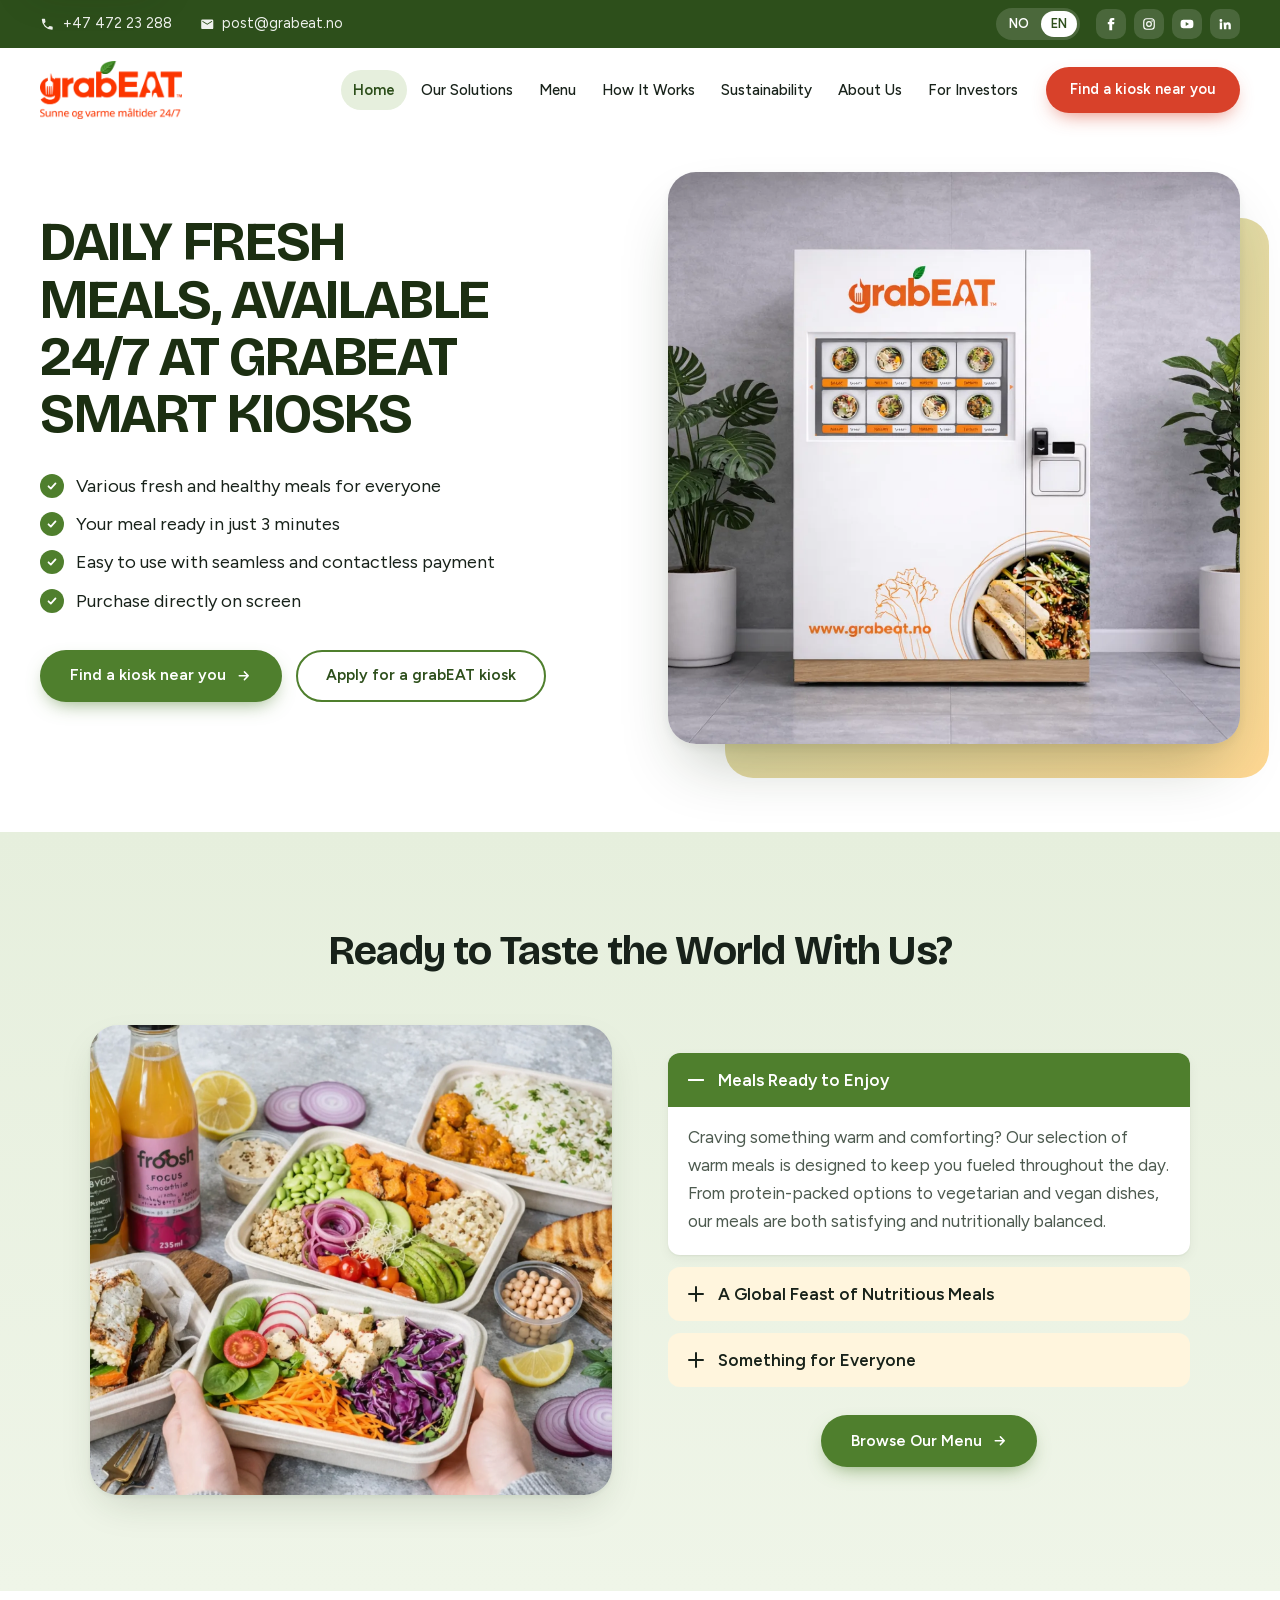
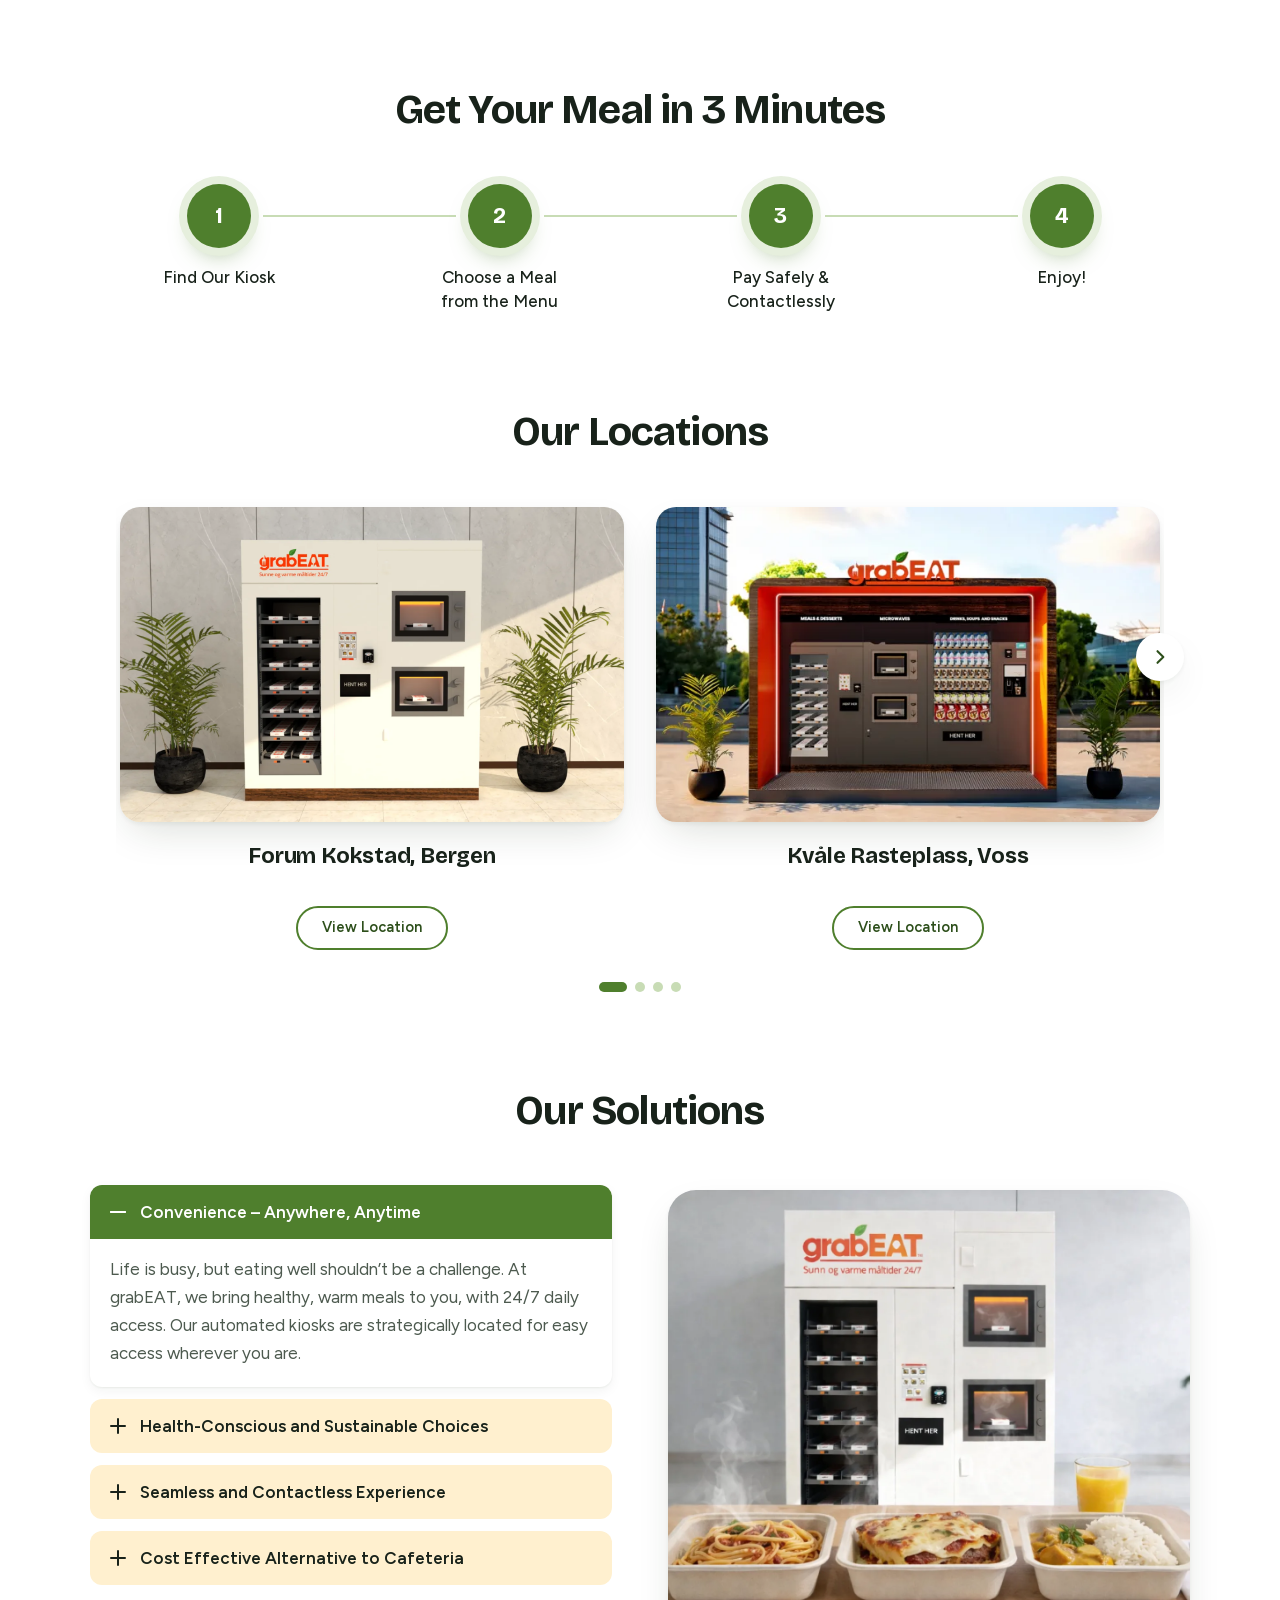
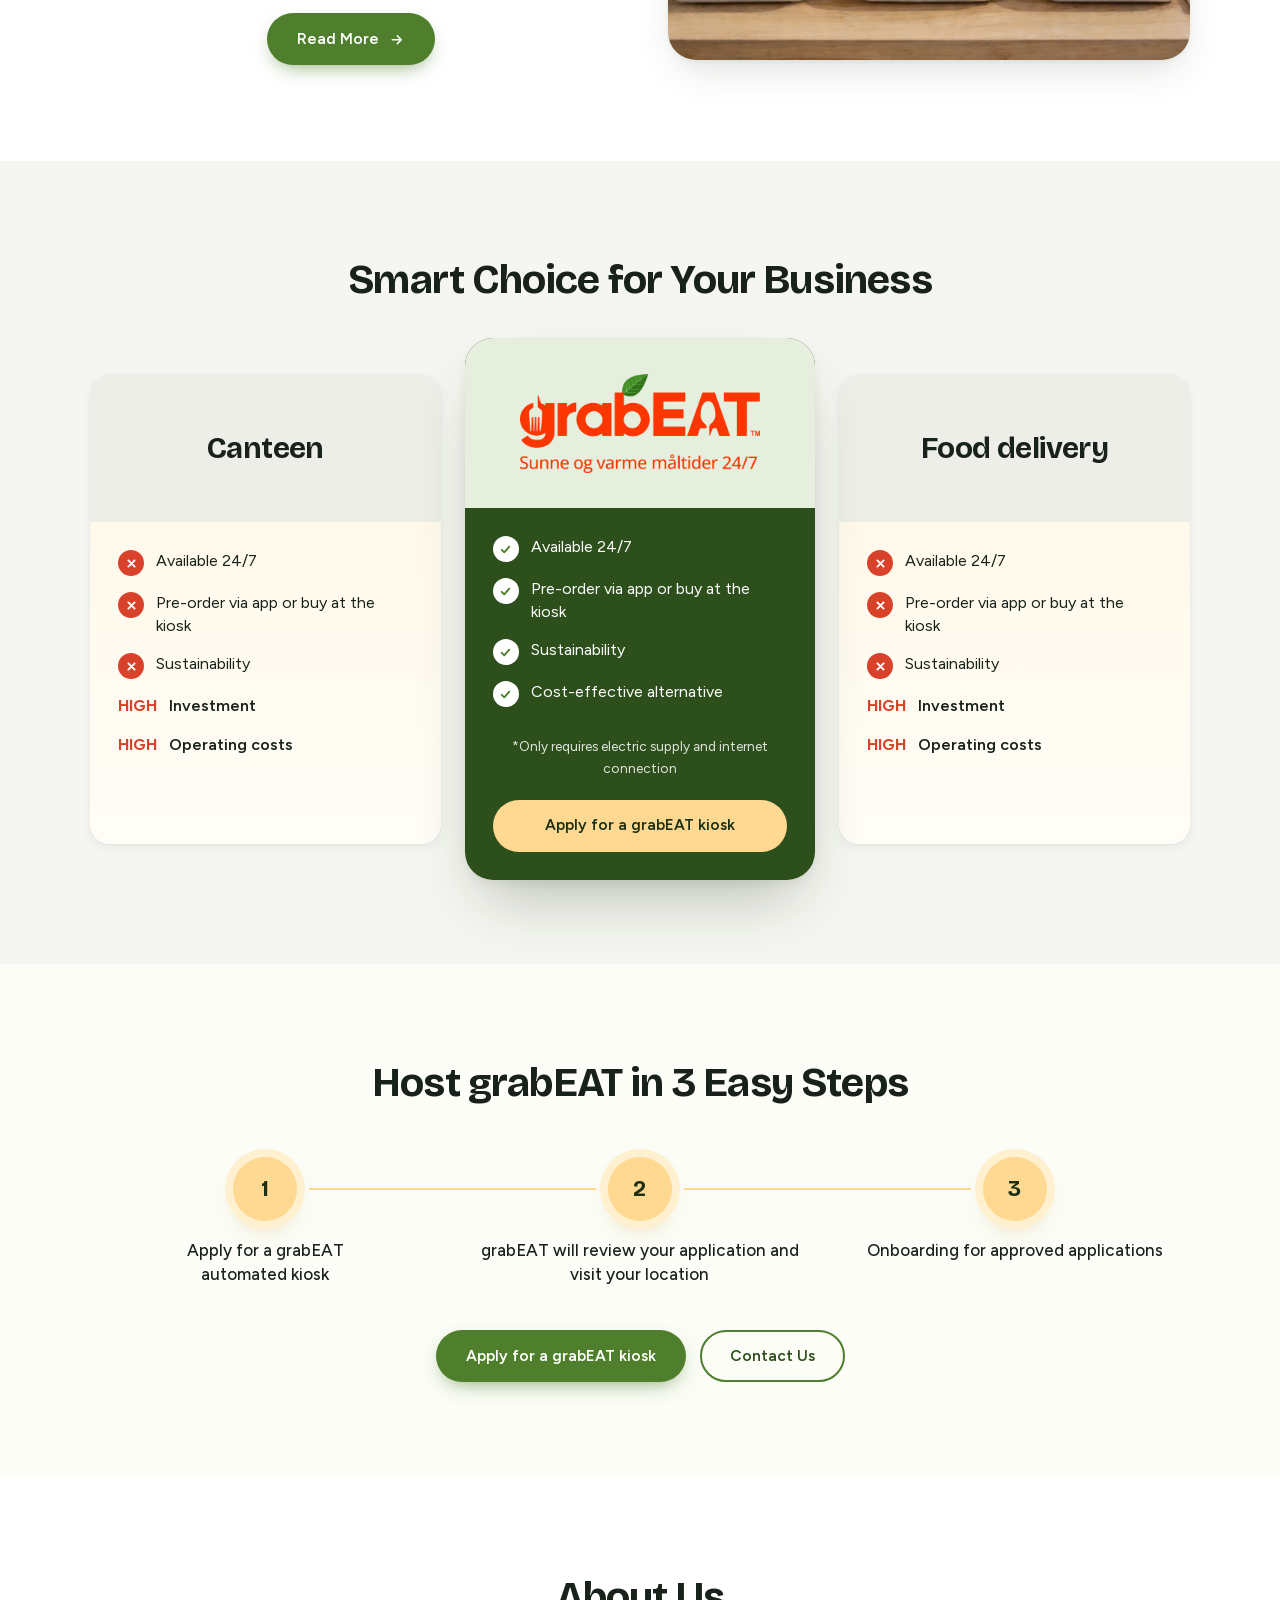
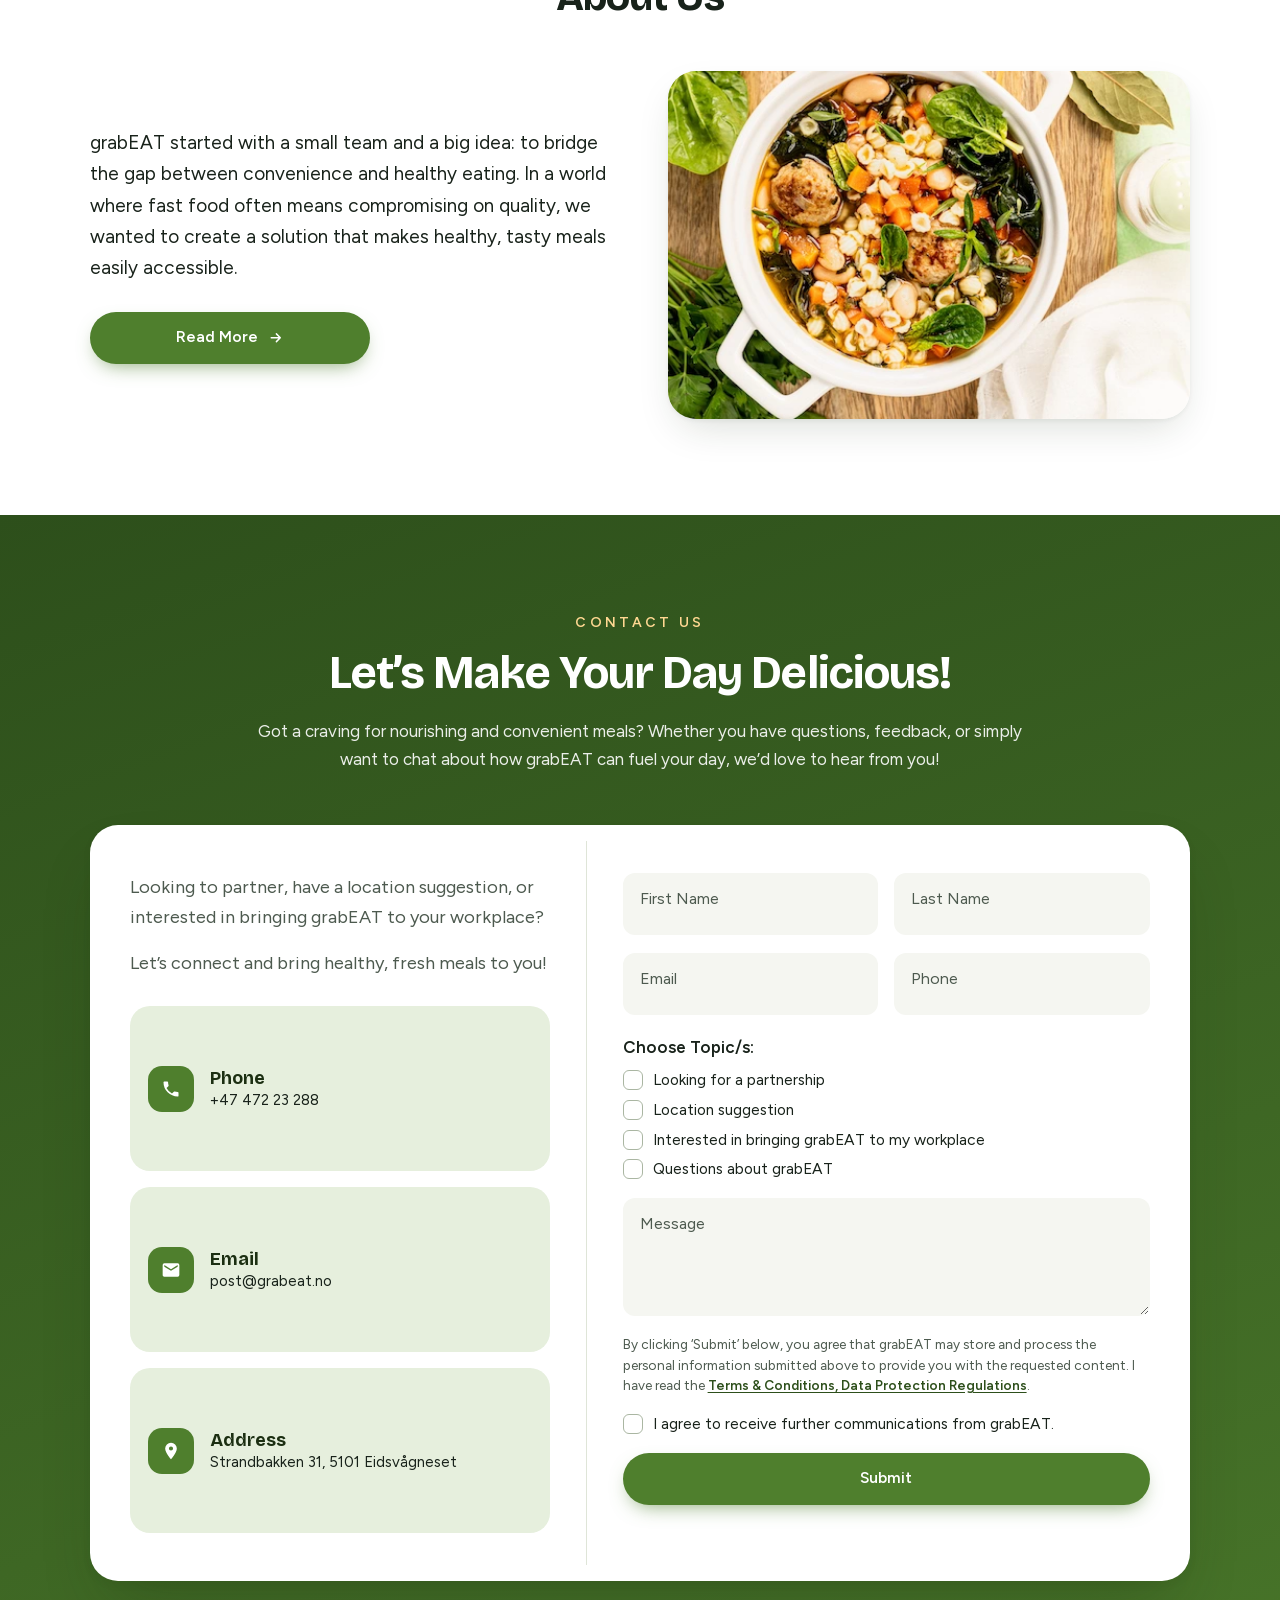
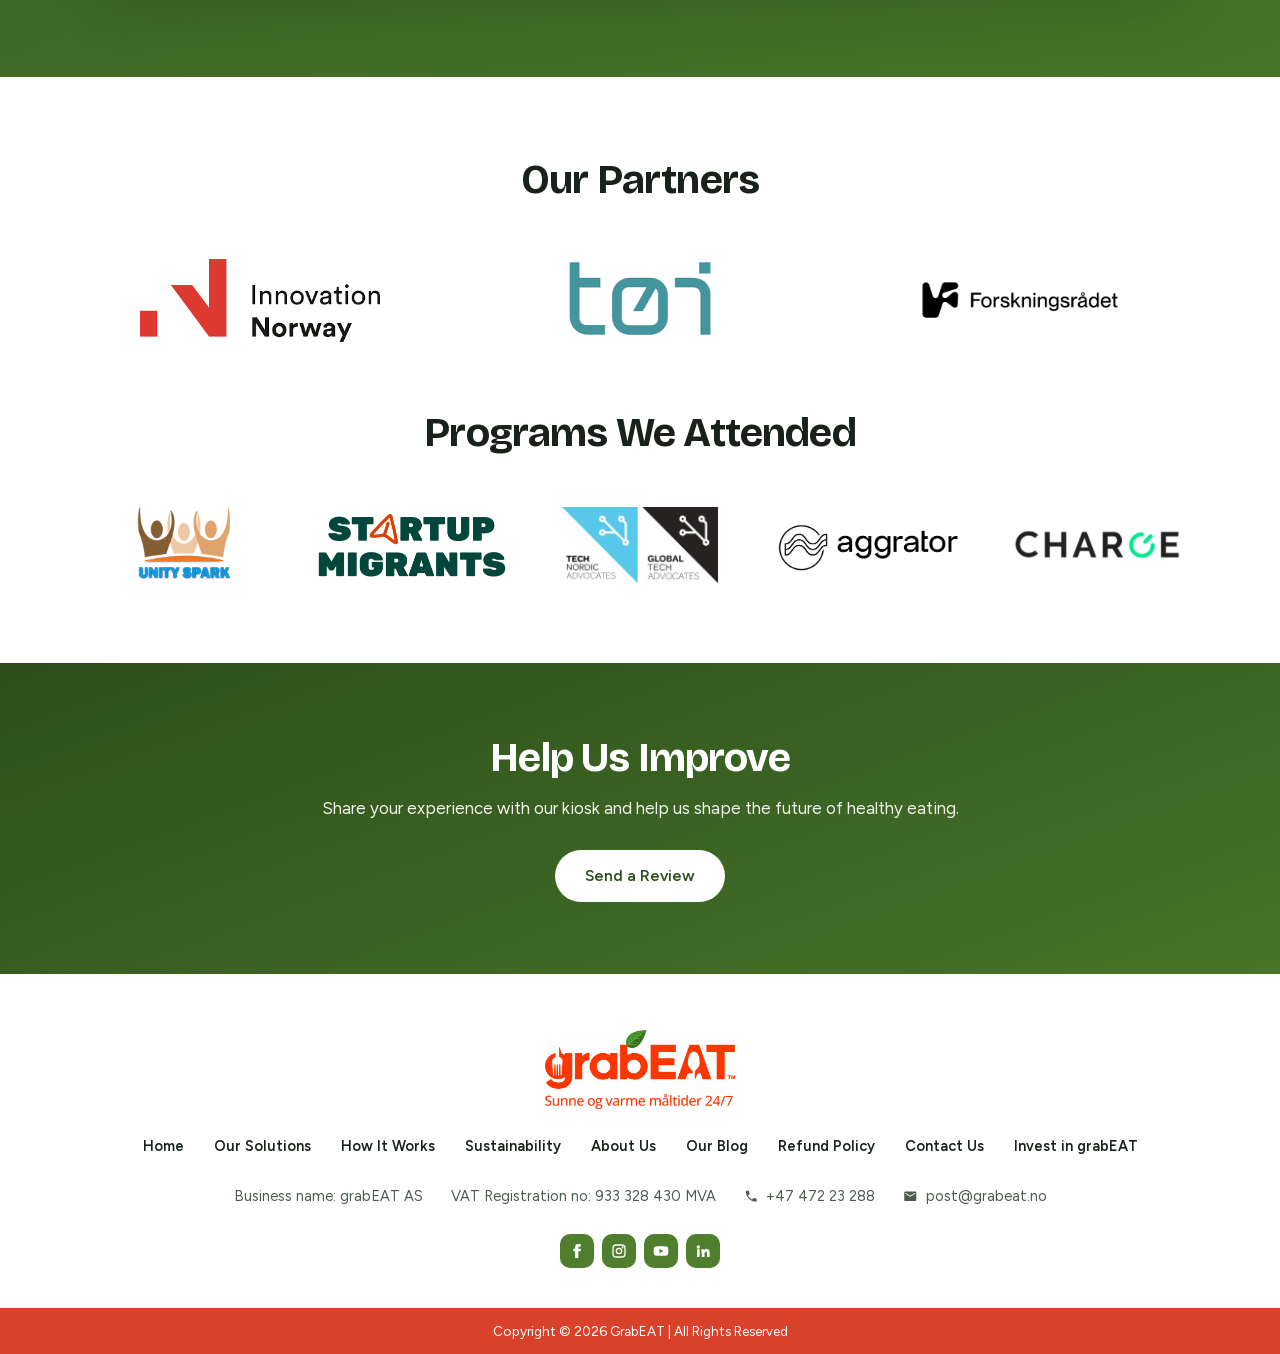
==== commit 32b8880d: "Apply November 2026 website updates Add a Norwegian homepage with hreflang and a language switcher, " ====
--- a/index.html
+++ b/index.html
@@ -3,16 +3,99 @@
 <head>
   <meta charset="utf-8">
   <meta name="viewport" content="width=device-width, initial-scale=1">
-  <title>grabEAT – Gode Sunne Og Varme Måltider 24/7</title>
-  <meta name="description" content="Daily fresh meals, available 24/7 at grabEAT smart kiosks. Your warm, healthy meal is ready in just 3 minutes.">
-  <meta name="theme-color" content="#3F6B26">
+  <title>Hot, healthy meals 24/7 in Bergen and Voss | grabEAT</title>
+  <meta name="description" content="Warm, healthy meals ready in 3 minutes at grabEAT smart kiosks, open 24/7 in Bergen and Voss. Find a kiosk near you or host one at your workplace.">
+  <link rel="canonical" href="https://grabeat.no/">
+  <link rel="alternate" hreflang="en" href="https://grabeat.no/">
+  <link rel="alternate" hreflang="no" href="https://grabeat.no/no/">
+  <link rel="alternate" hreflang="x-default" href="https://grabeat.no/">
+  <meta property="og:type" content="website">
+  <meta property="og:site_name" content="grabEAT">
+  <meta property="og:locale" content="en_GB">
+  <meta property="og:locale:alternate" content="nb_NO">
+  <meta property="og:url" content="https://grabeat.no/">
+  <meta property="og:title" content="Hot, healthy meals 24/7 in Bergen and Voss | grabEAT">
+  <meta property="og:description" content="Warm, healthy meals ready in 3 minutes at grabEAT smart kiosks, open 24/7 in Bergen and Voss.">
+  <meta property="og:image" content="https://grabeat.no/assets/img/grabeat-smart-kiosk.webp">
+  <meta property="og:image:width" content="1600">
+  <meta property="og:image:height" content="1067">
+  <meta property="og:image:alt" content="A grabEAT smart kiosk between two potted plants">
+  <meta name="twitter:card" content="summary_large_image">
+  <meta name="twitter:title" content="Hot, healthy meals 24/7 in Bergen and Voss | grabEAT">
+  <meta name="twitter:description" content="Warm, healthy meals ready in 3 minutes at grabEAT smart kiosks, open 24/7 in Bergen and Voss.">
+  <meta name="twitter:image" content="https://grabeat.no/assets/img/grabeat-smart-kiosk.webp">
+  <meta name="theme-color" content="#2d4f1b">
   <link rel="icon" href="assets/logos/favicon.png">
-  <link rel="preconnect" href="https://fonts.googleapis.com">
-  <link rel="preconnect" href="https://fonts.gstatic.com" crossorigin>
-  <link href="https://fonts.googleapis.com/css2?family=Bricolage+Grotesque:opsz,wght@12..96,500;12..96,600;12..96,700&family=Figtree:wght@400;500;600;700&display=swap" rel="stylesheet">
-  <link rel="preload" as="image" href="assets/img/hero.webp">
+  <link rel="preload" as="font" type="font/woff2" href="assets/fonts/bricolage-grotesque-latin.woff2" crossorigin>
+  <link rel="preload" as="image" href="assets/img/grabeat-smart-kiosk.webp">
   <link rel="stylesheet" href="styles.css">
   <script>document.documentElement.classList.add('js')</script>
+  <script type="application/ld+json">
+  {
+    "@context": "https://schema.org",
+    "@graph": [
+      {
+        "@type": "Organization",
+        "@id": "https://grabeat.no/#organization",
+        "name": "grabEAT AS",
+        "url": "https://grabeat.no/",
+        "logo": "https://grabeat.no/assets/logos/grabeat-logo.webp",
+        "telephone": "+47 472 23 288",
+        "email": "post@grabeat.no",
+        "vatID": "933328430",
+        "address": { "@type": "PostalAddress", "streetAddress": "Strandbakken 31", "postalCode": "5101", "addressLocality": "Eidsvågneset", "addressCountry": "NO" },
+        "sameAs": [
+          "https://www.facebook.com/grabEAT.no/",
+          "https://www.instagram.com/grabeat.no/",
+          "https://www.youtube.com/channel/UC2K87p___l81f4XrjC7E9Dw",
+          "https://www.linkedin.com/company/grabeat-no/"
+        ]
+      },
+      {
+        "@type": "FoodEstablishment",
+        "name": "grabEAT Forum Kokstad",
+        "image": "https://grabeat.no/assets/img/grabeat-kiosk-forum-kokstad.webp",
+        "hasMap": "https://maps.app.goo.gl/c8NznvL21MpRH2QTA",
+        "address": { "@type": "PostalAddress", "addressLocality": "Bergen", "addressCountry": "NO" },
+        "openingHoursSpecification": { "@type": "OpeningHoursSpecification", "dayOfWeek": ["Monday", "Tuesday", "Wednesday", "Thursday", "Friday", "Saturday", "Sunday"], "opens": "00:00", "closes": "23:59" },
+        "parentOrganization": { "@id": "https://grabeat.no/#organization" }
+      },
+      {
+        "@type": "FoodEstablishment",
+        "name": "grabEAT Kvåle Rasteplass",
+        "image": "https://grabeat.no/assets/img/grabeat-kiosk-kvale-rasteplass-voss.webp",
+        "hasMap": "https://maps.app.goo.gl/W15HKtLZR1VzPynV6",
+        "address": { "@type": "PostalAddress", "addressLocality": "Voss", "addressCountry": "NO" },
+        "openingHoursSpecification": { "@type": "OpeningHoursSpecification", "dayOfWeek": ["Monday", "Tuesday", "Wednesday", "Thursday", "Friday", "Saturday", "Sunday"], "opens": "00:00", "closes": "23:59" },
+        "parentOrganization": { "@id": "https://grabeat.no/#organization" }
+      },
+      {
+        "@type": "FoodEstablishment",
+        "name": "grabEAT Tesla Kokstad",
+        "image": "https://grabeat.no/assets/img/grabeat-kiosk-tesla-kokstad.webp",
+        "hasMap": "https://maps.app.goo.gl/M7krP5jtVFcqSdRP9",
+        "publicAccess": false,
+        "address": { "@type": "PostalAddress", "addressLocality": "Bergen", "addressCountry": "NO" },
+        "openingHoursSpecification": { "@type": "OpeningHoursSpecification", "dayOfWeek": ["Monday", "Tuesday", "Wednesday", "Thursday", "Friday", "Saturday", "Sunday"], "opens": "00:00", "closes": "23:59" },
+        "parentOrganization": { "@id": "https://grabeat.no/#organization" }
+      },
+      {
+        "@type": "FoodEstablishment",
+        "name": "grabEAT Gulating Lagmansrett",
+        "address": { "@type": "PostalAddress", "addressCountry": "NO" },
+        "openingHoursSpecification": { "@type": "OpeningHoursSpecification", "dayOfWeek": ["Monday", "Tuesday", "Wednesday", "Thursday", "Friday", "Saturday", "Sunday"], "opens": "00:00", "closes": "23:59" },
+        "parentOrganization": { "@id": "https://grabeat.no/#organization" }
+      },
+      {
+        "@type": "FoodEstablishment",
+        "name": "grabEAT Vestlandshallen",
+        "address": { "@type": "PostalAddress", "addressCountry": "NO" },
+        "openingHoursSpecification": { "@type": "OpeningHoursSpecification", "dayOfWeek": ["Monday", "Tuesday", "Wednesday", "Thursday", "Friday", "Saturday", "Sunday"], "opens": "00:00", "closes": "23:59" },
+        "parentOrganization": { "@id": "https://grabeat.no/#organization" }
+      }
+    ]
+  }
+  </script>
 </head>
 <body id="top">
   <a class="skip-link" href="#content">Skip to content</a>
@@ -36,14 +119,20 @@
   <div class="topbar">
     <div class="container topbar__inner">
       <div class="topbar__contact">
-        <a href="tel:+4747223288"><svg class="icon"><use href="#i-phone"/></svg>+47 47 22 32 88</a>
+        <a href="tel:+4747223288"><svg class="icon"><use href="#i-phone"/></svg>+47 472 23 288</a>
         <a href="mailto:post@grabeat.no"><svg class="icon"><use href="#i-mail"/></svg>post@grabeat.no</a>
       </div>
-      <div class="socials socials--light">
-        <a href="https://www.facebook.com/grabEAT.no/" aria-label="Facebook"><svg class="icon"><use href="#i-facebook"/></svg></a>
-        <a href="https://www.instagram.com/grabeat.no/" aria-label="Instagram"><svg class="icon"><use href="#i-instagram"/></svg></a>
-        <a href="https://www.youtube.com/channel/UC2K87p___l81f4XrjC7E9Dw" aria-label="YouTube"><svg class="icon"><use href="#i-youtube"/></svg></a>
-        <a href="https://www.linkedin.com/company/grabeat-no/" aria-label="LinkedIn"><svg class="icon"><use href="#i-linkedin"/></svg></a>
+      <div class="topbar__end">
+        <nav class="lang" aria-label="Language">
+          <a href="no/" hreflang="no" lang="no">NO</a>
+          <a href="./" hreflang="en" aria-current="page">EN</a>
+        </nav>
+        <div class="socials socials--light">
+          <a href="https://www.facebook.com/grabEAT.no/" aria-label="Facebook"><svg class="icon"><use href="#i-facebook"/></svg></a>
+          <a href="https://www.instagram.com/grabeat.no/" aria-label="Instagram"><svg class="icon"><use href="#i-instagram"/></svg></a>
+          <a href="https://www.youtube.com/channel/UC2K87p___l81f4XrjC7E9Dw" aria-label="YouTube"><svg class="icon"><use href="#i-youtube"/></svg></a>
+          <a href="https://www.linkedin.com/company/grabeat-no/" aria-label="LinkedIn"><svg class="icon"><use href="#i-linkedin"/></svg></a>
+        </div>
       </div>
     </div>
   </div>
@@ -52,7 +141,7 @@
   <header class="header" data-header>
     <div class="container header__inner">
       <a class="header__logo" href="#top" aria-label="grabEAT home">
-        <img src="assets/logos/grabeat.webp" alt="grabEAT – Sunne og varme måltider 24/7" width="640" height="264">
+        <img src="assets/logos/grabeat-logo.webp" alt="grabEAT – Sunne og varme måltider 24/7" width="640" height="264">
       </a>
       <button class="nav-toggle" type="button" aria-label="Menu" aria-expanded="false" aria-controls="nav" data-nav-toggle><span></span><span></span><span></span></button>
       <nav class="nav" id="nav" aria-label="Main" data-nav>
@@ -63,7 +152,7 @@
         <a href="https://grabeat.no/sustainability/">Sustainability</a>
         <a href="#about">About Us</a>
         <a href="https://grabeat.no/investor/">For Investors</a>
-        <a class="btn btn--tomato nav__cta" href="https://grabeat.no/investor/">Invest in grabEAT</a>
+        <a class="btn btn--tomato nav__cta" href="#locations" data-track="find_kiosk">Find a kiosk near you</a>
       </nav>
     </div>
   </header>
@@ -81,12 +170,12 @@
             <li><span class="tick"><svg><use href="#i-check"/></svg></span>Purchase directly on screen</li>
           </ul>
           <div class="btn-row" data-reveal>
-            <a class="btn btn--green" href="#solutions">Our Solutions</a>
-            <a class="btn btn--outline" href="#locations">Find a Kiosk Near You<svg class="icon"><use href="#i-arrow"/></svg></a>
+            <a class="btn btn--green" href="#locations" data-track="find_kiosk">Find a kiosk near you<svg class="icon"><use href="#i-arrow"/></svg></a>
+            <a class="btn btn--outline" href="https://grabeat.no/application-form/" data-track="apply_kiosk">Apply for a grabEAT kiosk</a>
           </div>
         </div>
         <div class="hero__media" data-reveal>
-          <img src="assets/img/hero.webp" alt="A grabEAT smart kiosk between two potted plants" width="1536" height="1024" fetchpriority="high">
+          <img src="assets/img/grabeat-smart-kiosk.webp" alt="A grabEAT smart kiosk between two potted plants" width="1600" height="1067" fetchpriority="high">
         </div>
       </div>
     </section>
@@ -97,9 +186,9 @@
         <h2 class="section__title" data-reveal>Ready to Taste the World With Us?</h2>
         <div class="split" data-accordion>
           <div class="split__media stack" data-reveal>
-            <img class="is-active" src="assets/img/meals-3.webp" alt="Hands holding a tray of colourful healthy meals with drinks alongside" loading="lazy" data-panel-img>
-            <img src="assets/img/meals-1.webp" alt="A plated international dish" loading="lazy" data-panel-img>
-            <img src="assets/img/meals-2.webp" alt="Spinach patties with mashed potato and tomatoes" loading="lazy" data-panel-img>
+            <img class="is-active" src="assets/img/grabeat-healthy-meal-trays.webp" alt="Hands holding a tray of colourful healthy meals with drinks alongside" width="1600" height="1600" loading="lazy" data-panel-img>
+            <img src="assets/img/asian-dishes-table-spread.webp" alt="A table spread with a wok of sweet and sour dish, spring rolls and noodles" width="1000" height="797" loading="lazy" data-panel-img>
+            <img src="assets/img/spinach-patties-mashed-potato.webp" alt="Spinach patties with mashed potato and tomatoes" width="1855" height="1677" loading="lazy" data-panel-img>
           </div>
           <div class="split__body" data-reveal>
             <div class="accordion">
@@ -143,22 +232,34 @@
           <button class="carousel__arrow carousel__arrow--prev" type="button" aria-label="Previous location" data-prev><svg class="icon"><use href="#i-chevron"/></svg></button>
           <div class="carousel__track" data-track tabindex="0" aria-label="Kiosk locations" role="group">
             <article class="loc">
-              <a class="loc__media" href="https://maps.app.goo.gl/c8NznvL21MpRH2QTA" aria-label="View Forum Kokstad on the map"><img src="assets/img/loc-forum.webp" alt="grabEAT kiosk at Forum Kokstad" loading="lazy"></a>
+              <a class="loc__media" href="https://maps.app.goo.gl/c8NznvL21MpRH2QTA" aria-label="View Forum Kokstad on the map" data-track="find_kiosk"><img src="assets/img/grabeat-kiosk-forum-kokstad.webp" alt="grabEAT kiosk at Forum Kokstad" width="1600" height="974" loading="lazy"></a>
               <h3>Forum Kokstad, Bergen</h3>
               <p class="loc__note">&nbsp;</p>
-              <a class="btn btn--outline btn--sm" href="https://maps.app.goo.gl/c8NznvL21MpRH2QTA">View Location</a>
+              <a class="btn btn--outline btn--sm" href="https://maps.app.goo.gl/c8NznvL21MpRH2QTA" data-track="find_kiosk">View Location</a>
             </article>
             <article class="loc">
-              <a class="loc__media" href="https://maps.app.goo.gl/W15HKtLZR1VzPynV6" aria-label="View Kvåle Rasteplass on the map"><img src="assets/img/loc-kvale.webp" alt="grabEAT hub at Kvåle Rasteplass" loading="lazy"></a>
+              <a class="loc__media" href="https://maps.app.goo.gl/W15HKtLZR1VzPynV6" aria-label="View Kvåle Rasteplass on the map" data-track="find_kiosk"><img src="assets/img/grabeat-kiosk-kvale-rasteplass-voss.webp" alt="grabEAT kiosk at Kvåle Rasteplass in Voss" width="768" height="382" loading="lazy"></a>
               <h3>Kvåle Rasteplass, Voss</h3>
               <p class="loc__note">&nbsp;</p>
-              <a class="btn btn--outline btn--sm" href="https://maps.app.goo.gl/W15HKtLZR1VzPynV6">View Location</a>
+              <a class="btn btn--outline btn--sm" href="https://maps.app.goo.gl/W15HKtLZR1VzPynV6" data-track="find_kiosk">View Location</a>
             </article>
             <article class="loc">
-              <a class="loc__media" href="https://maps.app.goo.gl/M7krP5jtVFcqSdRP9" aria-label="View Tesla Bergen on the map"><img src="assets/img/loc-tesla.webp" alt="grabEAT kiosk at Tesla, Bergen" loading="lazy"></a>
-              <h3>Tesla, Bergen</h3>
+              <a class="loc__media" href="https://maps.app.goo.gl/M7krP5jtVFcqSdRP9" aria-label="View Tesla Kokstad on the map" data-track="find_kiosk"><img src="assets/img/grabeat-kiosk-tesla-kokstad.webp" alt="grabEAT kiosk at Tesla Kokstad" width="1600" height="1000" loading="lazy"></a>
+              <h3>Tesla Kokstad</h3>
               <p class="loc__note">*Accessible only for Tesla employees</p>
-              <a class="btn btn--outline btn--sm" href="https://maps.app.goo.gl/M7krP5jtVFcqSdRP9">View Location</a>
+              <a class="btn btn--outline btn--sm" href="https://maps.app.goo.gl/M7krP5jtVFcqSdRP9" data-track="find_kiosk">View Location</a>
+            </article>
+            <article class="loc">
+              <a class="loc__media loc__media--logo" href="https://www.google.com/maps/search/?api=1&amp;query=Gulating+Lagmannsrett" aria-label="View Gulating Lagmansrett on the map" data-track="find_kiosk"><img src="assets/logos/grabeat-logo.webp" alt="" width="640" height="264" loading="lazy"></a>
+              <h3>Gulating Lagmansrett</h3>
+              <p class="loc__note">&nbsp;</p>
+              <a class="btn btn--outline btn--sm" href="https://www.google.com/maps/search/?api=1&amp;query=Gulating+Lagmannsrett" data-track="find_kiosk">View Location</a>
+            </article>
+            <article class="loc">
+              <a class="loc__media loc__media--logo" href="https://www.google.com/maps/search/?api=1&amp;query=Vestlandshallen" aria-label="View Vestlandshallen on the map" data-track="find_kiosk"><img src="assets/logos/grabeat-logo.webp" alt="" width="640" height="264" loading="lazy"></a>
+              <h3>Vestlandshallen</h3>
+              <p class="loc__note">&nbsp;</p>
+              <a class="btn btn--outline btn--sm" href="https://www.google.com/maps/search/?api=1&amp;query=Vestlandshallen" data-track="find_kiosk">View Location</a>
             </article>
           </div>
           <button class="carousel__arrow carousel__arrow--next" type="button" aria-label="Next location" data-next><svg class="icon"><use href="#i-chevron"/></svg></button>
@@ -194,10 +295,10 @@
             <div class="center"><a class="btn btn--green" href="https://grabeat.no/our-solutions/">Read More<svg class="icon"><use href="#i-arrow"/></svg></a></div>
           </div>
           <div class="split__media stack" data-reveal>
-            <img class="is-active" src="assets/img/sol-3.webp" alt="grabEAT kiosk with three warm meals on a wooden table" loading="lazy" data-panel-img>
-            <img src="assets/img/sol-4.webp" alt="A grabEAT meal in eco-friendly packaging with wooden cutlery" loading="lazy" data-panel-img>
-            <img src="assets/img/sol-1.webp" alt="A phone paying contactlessly at a kiosk reader" loading="lazy" data-panel-img>
-            <img src="assets/img/sol-2.webp" alt="A large grabEAT kiosk serving warm meals and drinks" loading="lazy" data-panel-img>
+            <img class="is-active" src="assets/img/grabeat-kiosk-warm-meals.webp" alt="grabEAT kiosk with three warm meals on a wooden table" width="1600" height="1067" loading="lazy" data-panel-img>
+            <img src="assets/img/grabeat-eco-friendly-meal-packaging.webp" alt="A grabEAT meal in eco-friendly packaging with wooden cutlery" width="1598" height="1307" loading="lazy" data-panel-img>
+            <img src="assets/img/contactless-phone-payment-kiosk.webp" alt="A phone paying contactlessly at a kiosk reader" width="1719" height="1270" loading="lazy" data-panel-img>
+            <img src="assets/img/grabeat-large-kiosk-meals-drinks.webp" alt="A large grabEAT kiosk serving warm meals and drinks" width="1623" height="1334" loading="lazy" data-panel-img>
           </div>
         </div>
       </div>
@@ -212,32 +313,28 @@
             <h3 class="plan__head">Canteen</h3>
             <ul class="plan__list">
               <li><span class="mark mark--no"><svg><use href="#i-x"/></svg></span>Available 24/7</li>
-              <li><span class="mark mark--yes"><svg><use href="#i-check"/></svg></span>Fresh, high quality meals</li>
-              <li><span class="mark mark--no"><svg><use href="#i-x"/></svg></span>Option to pre-order via app or purchase directly at the kiosk</li>
+              <li><span class="mark mark--no"><svg><use href="#i-x"/></svg></span>Pre-order via app or buy at the kiosk</li>
               <li><span class="mark mark--no"><svg><use href="#i-x"/></svg></span>Sustainability</li>
               <li class="plan__cost"><b>HIGH</b> Investment</li>
               <li class="plan__cost"><b>HIGH</b> Operating costs</li>
             </ul>
           </article>
           <article class="plan plan--best" data-reveal>
-            <div class="plan__head"><img src="assets/logos/grabeat.webp" alt="grabEAT" loading="lazy" width="640" height="264"></div>
+            <div class="plan__head"><img src="assets/logos/grabeat-logo.webp" alt="grabEAT" loading="lazy" width="640" height="264"></div>
             <ul class="plan__list">
               <li><span class="mark mark--best"><svg><use href="#i-check"/></svg></span>Available 24/7</li>
-              <li><span class="mark mark--best"><svg><use href="#i-check"/></svg></span>Fresh, high quality meals</li>
-              <li><span class="mark mark--best"><svg><use href="#i-check"/></svg></span>Option to pre-order via app or purchase directly at the kiosk</li>
+              <li><span class="mark mark--best"><svg><use href="#i-check"/></svg></span>Pre-order via app or buy at the kiosk</li>
               <li><span class="mark mark--best"><svg><use href="#i-check"/></svg></span>Sustainability</li>
-              <li><span class="mark mark--best"><svg><use href="#i-check"/></svg></span>Practical</li>
               <li><span class="mark mark--best"><svg><use href="#i-check"/></svg></span>Cost-effective alternative</li>
             </ul>
             <p class="plan__note">*Only requires electric supply and internet connection</p>
-            <div class="plan__foot"><a class="btn btn--green" href="https://grabeat.no/application-form/">Apply for a grabEAT Kiosk</a></div>
+            <div class="plan__foot"><a class="btn btn--green" href="https://grabeat.no/application-form/" data-track="apply_kiosk">Apply for a grabEAT kiosk</a></div>
           </article>
           <article class="plan" data-reveal>
             <h3 class="plan__head">Food delivery</h3>
             <ul class="plan__list">
               <li><span class="mark mark--no"><svg><use href="#i-x"/></svg></span>Available 24/7</li>
-              <li><span class="mark mark--yes"><svg><use href="#i-check"/></svg></span>Fresh, high quality meals</li>
-              <li><span class="mark mark--no"><svg><use href="#i-x"/></svg></span>Option to pre-order via app or purchase directly at the kiosk</li>
+              <li><span class="mark mark--no"><svg><use href="#i-x"/></svg></span>Pre-order via app or buy at the kiosk</li>
               <li><span class="mark mark--no"><svg><use href="#i-x"/></svg></span>Sustainability</li>
               <li class="plan__cost"><b>HIGH</b> Investment</li>
               <li class="plan__cost"><b>HIGH</b> Operating costs</li>
@@ -257,7 +354,7 @@
           <li><span class="steps__num">3</span><span>Onboarding for approved applications</span></li>
         </ol>
         <div class="btn-row btn-row--center" data-reveal>
-          <a class="btn btn--green" href="https://grabeat.no/application-form/">Apply for a grabEAT Kiosk</a>
+          <a class="btn btn--green" href="https://grabeat.no/application-form/" data-track="apply_kiosk">Apply for a grabEAT kiosk</a>
           <a class="btn btn--outline" href="#contact">Contact Us</a>
         </div>
       </div>
@@ -273,7 +370,7 @@
             <a class="btn btn--green btn--wide" href="https://grabeat.no/about-us/">Read More<svg class="icon"><use href="#i-arrow"/></svg></a>
           </div>
           <div class="split__media" data-reveal>
-            <img src="assets/img/about.webp" alt="A pot of homemade vegetable soup with meatballs and spinach" loading="lazy">
+            <img src="assets/img/homemade-vegetable-soup-meatballs.webp" alt="A pot of homemade vegetable soup with meatballs and spinach" width="500" height="333" loading="lazy">
           </div>
         </div>
       </div>
@@ -291,9 +388,9 @@
           <div class="contact__info">
             <p>Looking to partner, have a location suggestion, or interested in bringing grabEAT to your workplace?</p>
             <p>Let’s connect and bring healthy, fresh meals to you!</p>
-            <a class="contact__item" href="tel:+4747223288"><span><svg class="icon"><use href="#i-phone"/></svg></span><div><strong>Phone</strong>+47 47223288 ( GRABEAT-8)</div></a>
+            <a class="contact__item" href="tel:+4747223288"><span><svg class="icon"><use href="#i-phone"/></svg></span><div><strong>Phone</strong>+47 472 23 288</div></a>
             <a class="contact__item" href="mailto:post@grabeat.no"><span><svg class="icon"><use href="#i-mail"/></svg></span><div><strong>Email</strong>post@grabeat.no</div></a>
-            <a class="contact__item" href="https://www.google.com/maps/search/?api=1&query=Strandbakken+31%2C+5101+Eidsv%C3%A5gneset"><span><svg class="icon"><use href="#i-pin"/></svg></span><div><strong>Address</strong>Strandbakken 31, 5101 Eidsvågneset</div></a>
+            <a class="contact__item" href="https://www.google.com/maps/search/?api=1&amp;query=Strandbakken+31%2C+5101+Eidsv%C3%A5gneset"><span><svg class="icon"><use href="#i-pin"/></svg></span><div><strong>Address</strong>Strandbakken 31, 5101 Eidsvågneset</div></a>
           </div>
           <form class="form" data-contact-form novalidate>
             <div class="form__row">
@@ -326,13 +423,13 @@
       <div class="container">
         <h2 class="section__title" data-reveal>Our Partners</h2>
         <div class="logos logos--3" data-reveal>
-          <img src="assets/logos/innovation-norway.png" alt="Innovation Norway" loading="lazy">
-          <img src="assets/logos/toi.png" alt="TØI" loading="lazy">
-          <img src="assets/logos/forskningsradet.png" alt="Forskningsrådet" loading="lazy">
+          <img src="assets/logos/innovation-norway.png" alt="Innovation Norway" width="382" height="132" loading="lazy">
+          <img src="assets/logos/toi.png" alt="TØI" width="225" height="123" loading="lazy">
+          <img src="assets/logos/forskningsradet.png" alt="Forskningsrådet" width="1200" height="404" loading="lazy">
         </div>
         <h2 class="section__title section__title--gap" data-reveal>Programs We Attended</h2>
         <div class="logos logos--5" data-reveal>
-          <img src="assets/logos/unity-spark.png" alt="Unity Spark" loading="lazy">
+          <img src="assets/logos/unity-spark.png" alt="Unity Spark" width="150" height="113" loading="lazy">
           <img src="assets/logos/startup-migrants.webp" alt="Startup Migrants" loading="lazy">
           <img src="assets/logos/tna-gta.webp" alt="Tech Nordic Advocates and Global Tech Advocates" loading="lazy">
           <img src="assets/logos/aggrator.webp" alt="Aggrator" loading="lazy">
@@ -354,7 +451,7 @@
   <!-- Footer -->
   <footer class="footer">
     <div class="container footer__inner">
-      <a href="#top" class="footer__logo" aria-label="grabEAT home"><img src="assets/logos/grabeat.webp" alt="grabEAT – Sunne og varme måltider 24/7" loading="lazy" width="640" height="264"></a>
+      <a href="#top" class="footer__logo" aria-label="grabEAT home"><img src="assets/logos/grabeat-logo.webp" alt="grabEAT – Sunne og varme måltider 24/7" loading="lazy" width="640" height="264"></a>
       <nav class="footer__nav" aria-label="Footer">
         <a href="#top">Home</a>
         <a href="#solutions">Our Solutions</a>
@@ -364,6 +461,7 @@
         <a href="https://grabeat.no/blog/">Our Blog</a>
         <a href="https://grabeat.no/refund-policy">Refund Policy</a>
         <a href="#contact">Contact Us</a>
+        <a href="https://grabeat.no/investor/">Invest in grabEAT</a>
       </nav>
       <ul class="footer__info">
         <li>Business name: grabEAT AS</li>
@@ -383,6 +481,12 @@
 
   <a class="to-top" href="#top" aria-label="Back to top" data-to-top><svg class="icon"><use href="#i-chevron"/></svg></a>
 
+  <!-- Mobile action bar -->
+  <div class="mobile-bar">
+    <a class="btn btn--green" href="https://www.google.com/maps/search/?api=1&amp;query=grabEAT+kiosk" data-track="find_kiosk"><svg class="icon"><use href="#i-pin"/></svg>Find kiosk</a>
+    <a class="btn btn--outline" href="tel:+4747223288"><svg class="icon"><use href="#i-phone"/></svg>Call</a>
+  </div>
+
   <script src="script.js"></script>
 </body>
 </html>
--- a/styles.css
+++ b/styles.css
@@ -1,3 +1,17 @@
+/* Self-hosted fonts */
+@font-face {
+  font-family: "Bricolage Grotesque";
+  src: url("assets/fonts/bricolage-grotesque-latin.woff2") format("woff2");
+  font-weight: 500 700;
+  font-display: swap;
+}
+@font-face {
+  font-family: "Figtree";
+  src: url("assets/fonts/figtree-latin.woff2") format("woff2");
+  font-weight: 400 700;
+  font-display: swap;
+}
+
 /* grabEAT — tokens */
 :root {
   --green: #4f7f2d;
@@ -91,6 +105,11 @@
 .topbar__contact { display: flex; flex-wrap: wrap; gap: 4px 28px; }
 .topbar__contact a { display: inline-flex; align-items: center; gap: 8px; opacity: .92; transition: opacity .2s; }
 .topbar__contact a:hover { opacity: 1; text-decoration: underline; text-underline-offset: 3px; }
+.topbar__end { display: flex; align-items: center; gap: 16px; }
+.lang { display: flex; gap: 2px; padding: 3px; border-radius: 999px; background: rgba(255, 255, 255, .14); font-size: 13px; font-weight: 600; }
+.lang a { padding: 2px 10px; border-radius: 999px; transition: background-color .2s, color .2s; }
+.lang a:hover { background: rgba(255, 255, 255, .2); }
+.lang a[aria-current="page"] { background: #fff; color: var(--green-deep); }
 .socials { display: flex; gap: 8px; }
 .socials a {
   display: grid; place-items: center; width: 34px; height: 34px;
@@ -221,6 +240,8 @@
 .loc__media { display: block; width: 100%; overflow: hidden; border-radius: var(--radius); box-shadow: var(--shadow); background: var(--mist); }
 .loc__media img { width: 100%; aspect-ratio: 16 / 10; object-fit: cover; transition: transform .8s var(--ease); }
 .loc__media:hover img { transform: scale(1.05); }
+.loc__media--logo { display: grid; place-items: center; aspect-ratio: 16 / 10; background: linear-gradient(135deg, var(--sage), var(--butter)); }
+.loc__media--logo img { width: 46%; aspect-ratio: auto; object-fit: contain; }
 .loc h3 { margin-top: 22px; font-size: 22px; letter-spacing: -.01em; }
 .loc__note { min-height: 24px; margin: 4px 0 10px; font-size: 14px; color: var(--tomato); font-weight: 500; }
 .carousel__arrow {
@@ -361,6 +382,9 @@
 .to-top.is-visible { opacity: 1; visibility: visible; transform: none; }
 .to-top:hover { background: var(--green); }
 
+/* Mobile action bar */
+.mobile-bar { display: none; }
+
 /* Reveal */
 .js [data-reveal] { opacity: 0; transform: translateY(20px); transition: opacity .7s var(--ease), transform .7s var(--ease); }
 .js [data-reveal].is-in { opacity: 1; transform: none; }
@@ -406,6 +430,18 @@
   .topbar__inner { flex-wrap: wrap; justify-content: center; padding-block: 8px; }
   .topbar__contact { justify-content: center; font-size: 13.5px; }
   .topbar .socials { display: none; }
+  body { padding-bottom: calc(72px + env(safe-area-inset-bottom)); }
+  .mobile-bar {
+    position: fixed; left: 0; right: 0; bottom: 0; z-index: 45;
+    display: grid; grid-template-columns: 1.4fr 1fr; gap: 10px;
+    padding: 10px 16px calc(10px + env(safe-area-inset-bottom));
+    background: rgba(255, 255, 255, .94);
+    -webkit-backdrop-filter: blur(14px); backdrop-filter: blur(14px);
+    box-shadow: 0 -10px 28px -14px rgba(28, 47, 18, .35);
+  }
+  .mobile-bar .btn { min-height: 50px; padding: 8px 12px; }
+  .mobile-bar .btn .icon { font-size: 18px; }
+  .mobile-bar .btn:hover .icon { transform: none; }
   .header__inner { min-height: 72px; }
   .header__logo img { width: 116px; }
   .nav { max-height: calc(100vh - 72px); }
@@ -429,7 +465,7 @@
   .logos--3 { grid-template-columns: minmax(0, 1fr); gap: 28px; }
   .logos--5 { grid-template-columns: repeat(2, 1fr); gap: 28px 24px; }
   .footer__info { flex-direction: column; align-items: center; }
-  .to-top { right: 16px; bottom: 16px; }
+  .to-top { right: 16px; bottom: calc(84px + env(safe-area-inset-bottom)); }
 }
 @media (prefers-reduced-motion: reduce) {
   html { scroll-behavior: auto; }
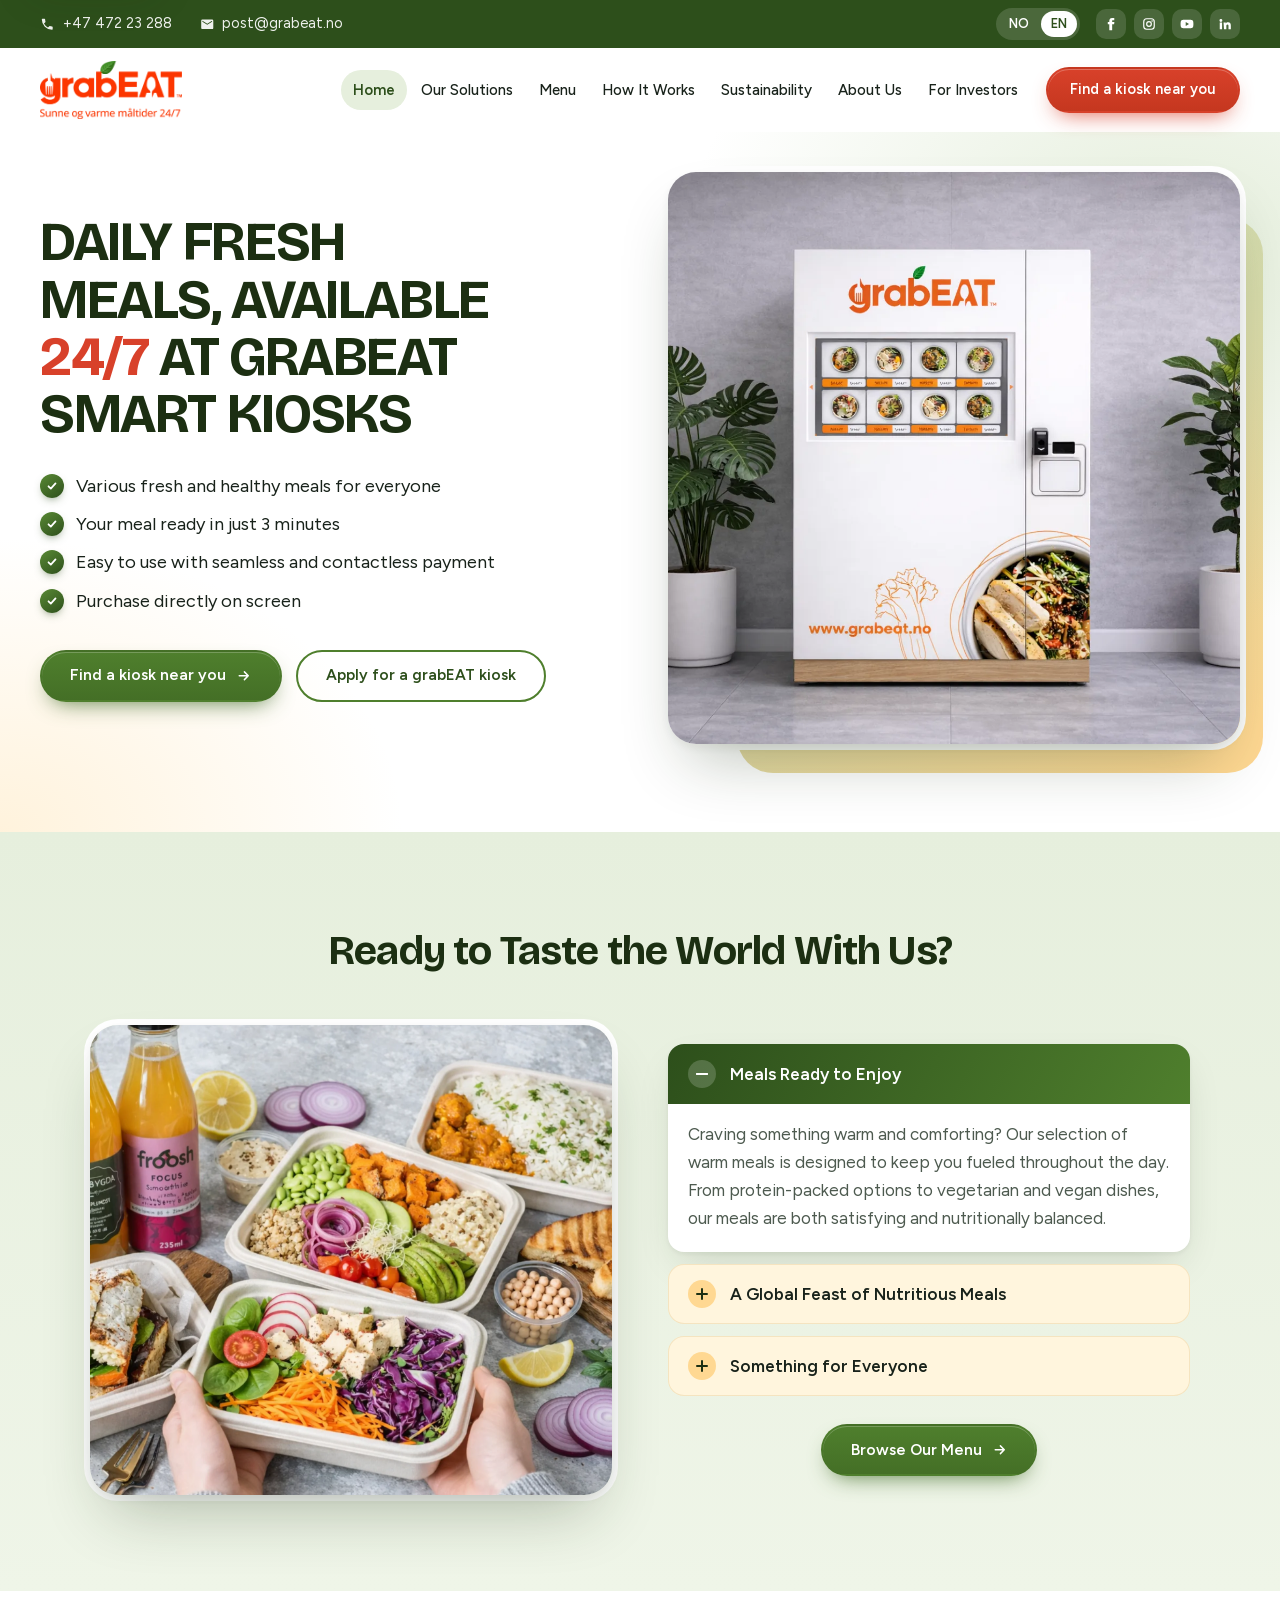
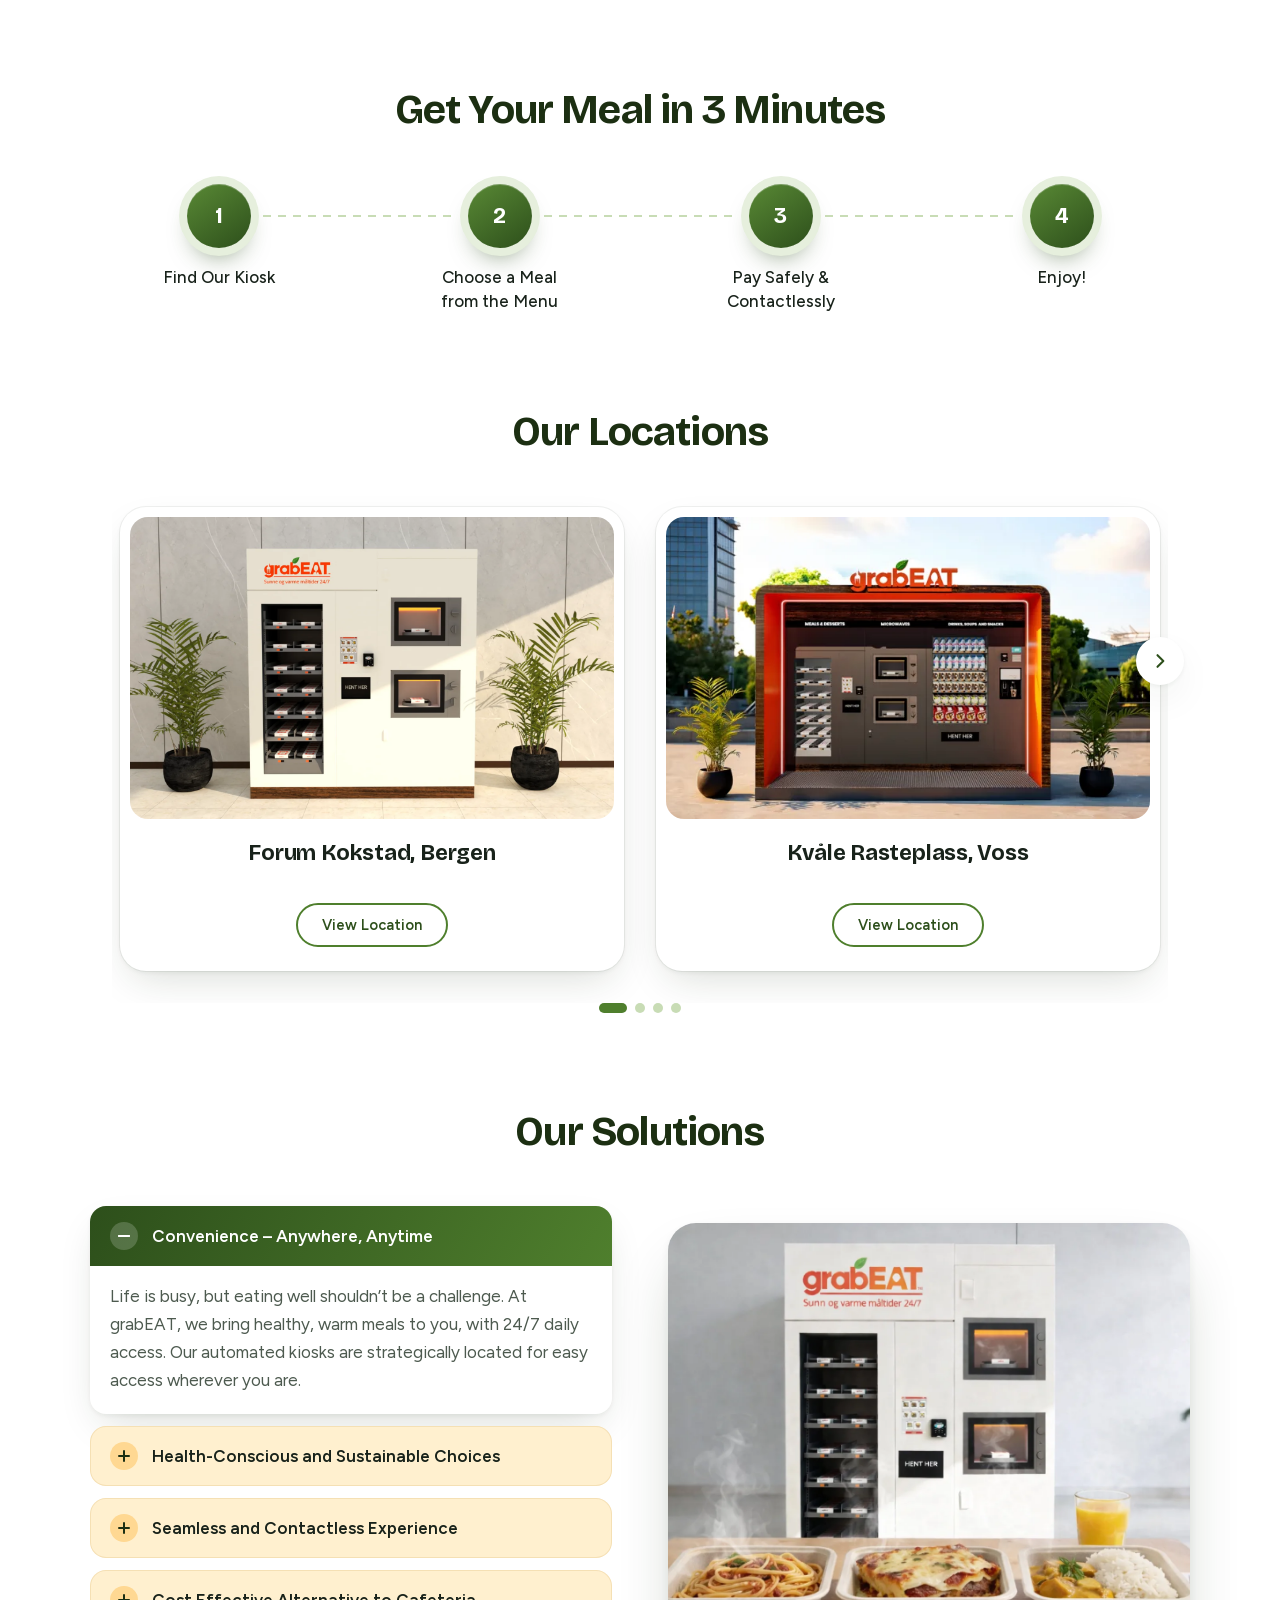
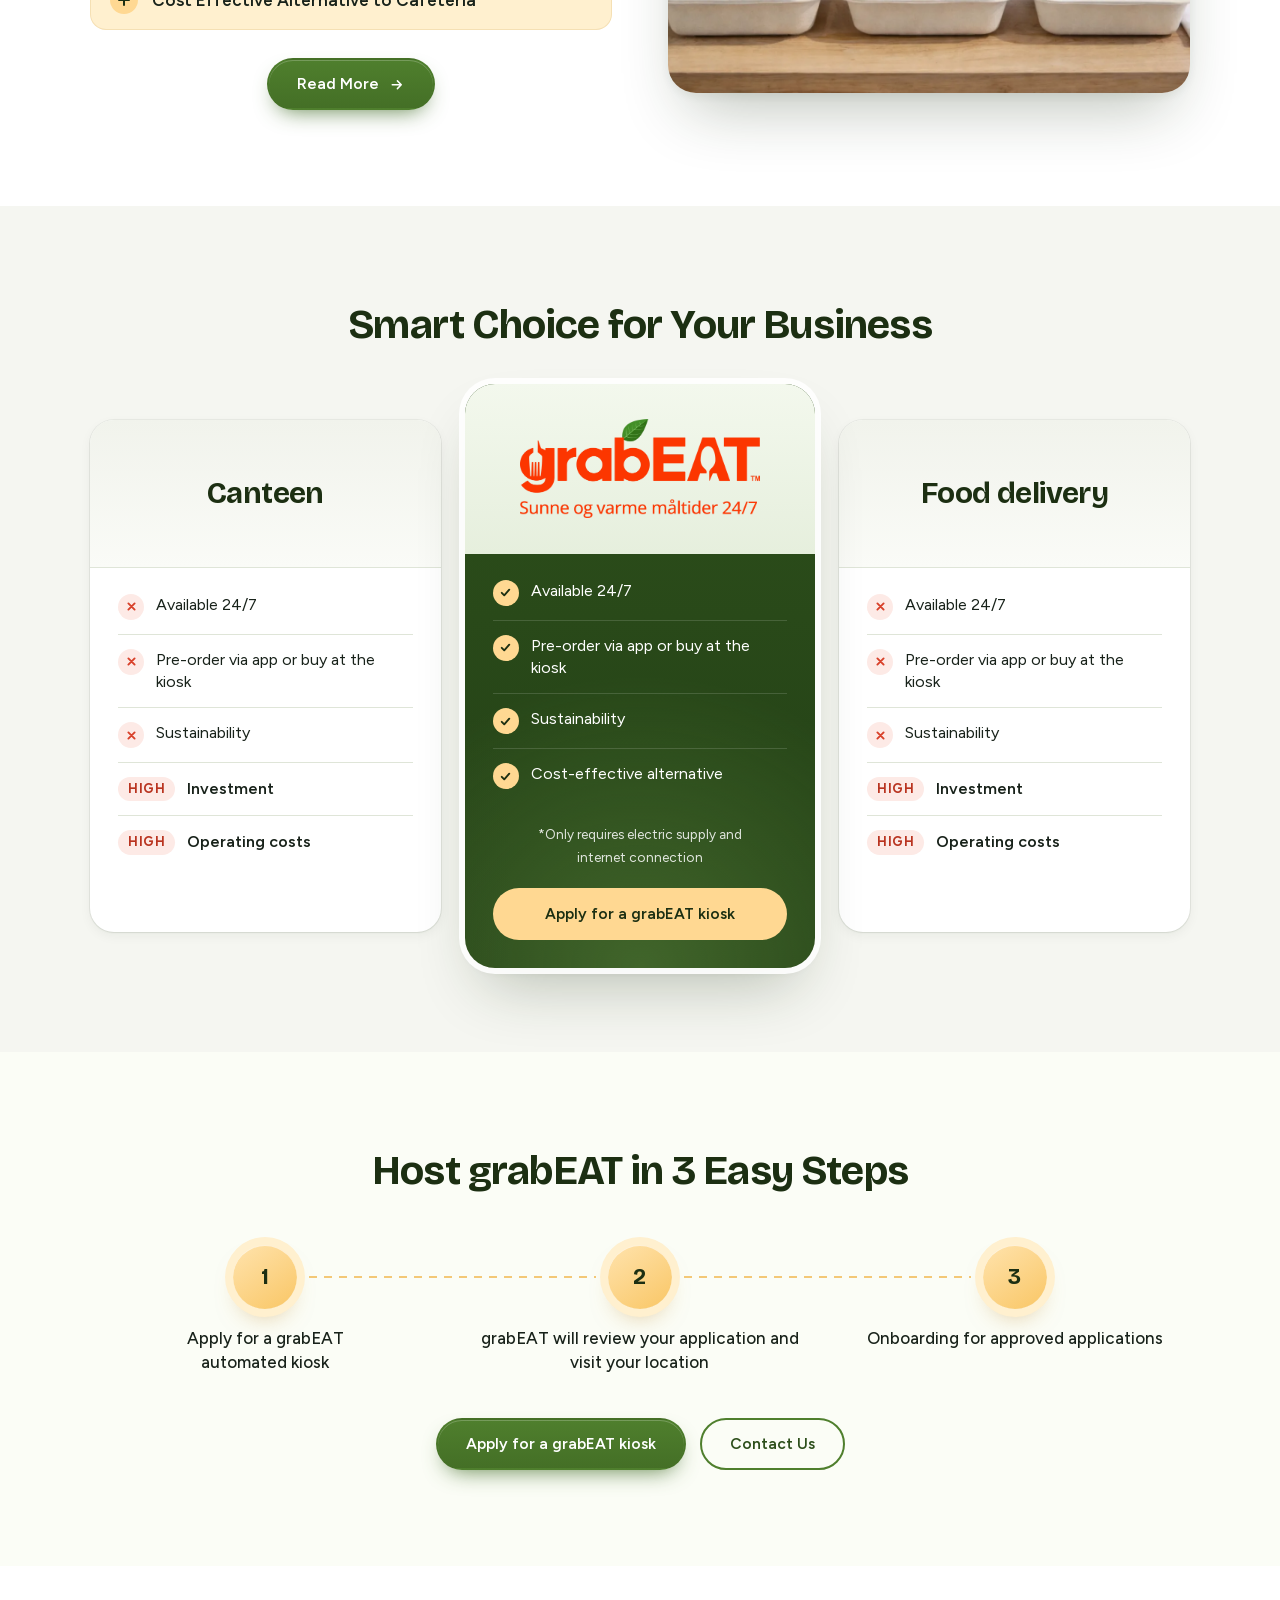
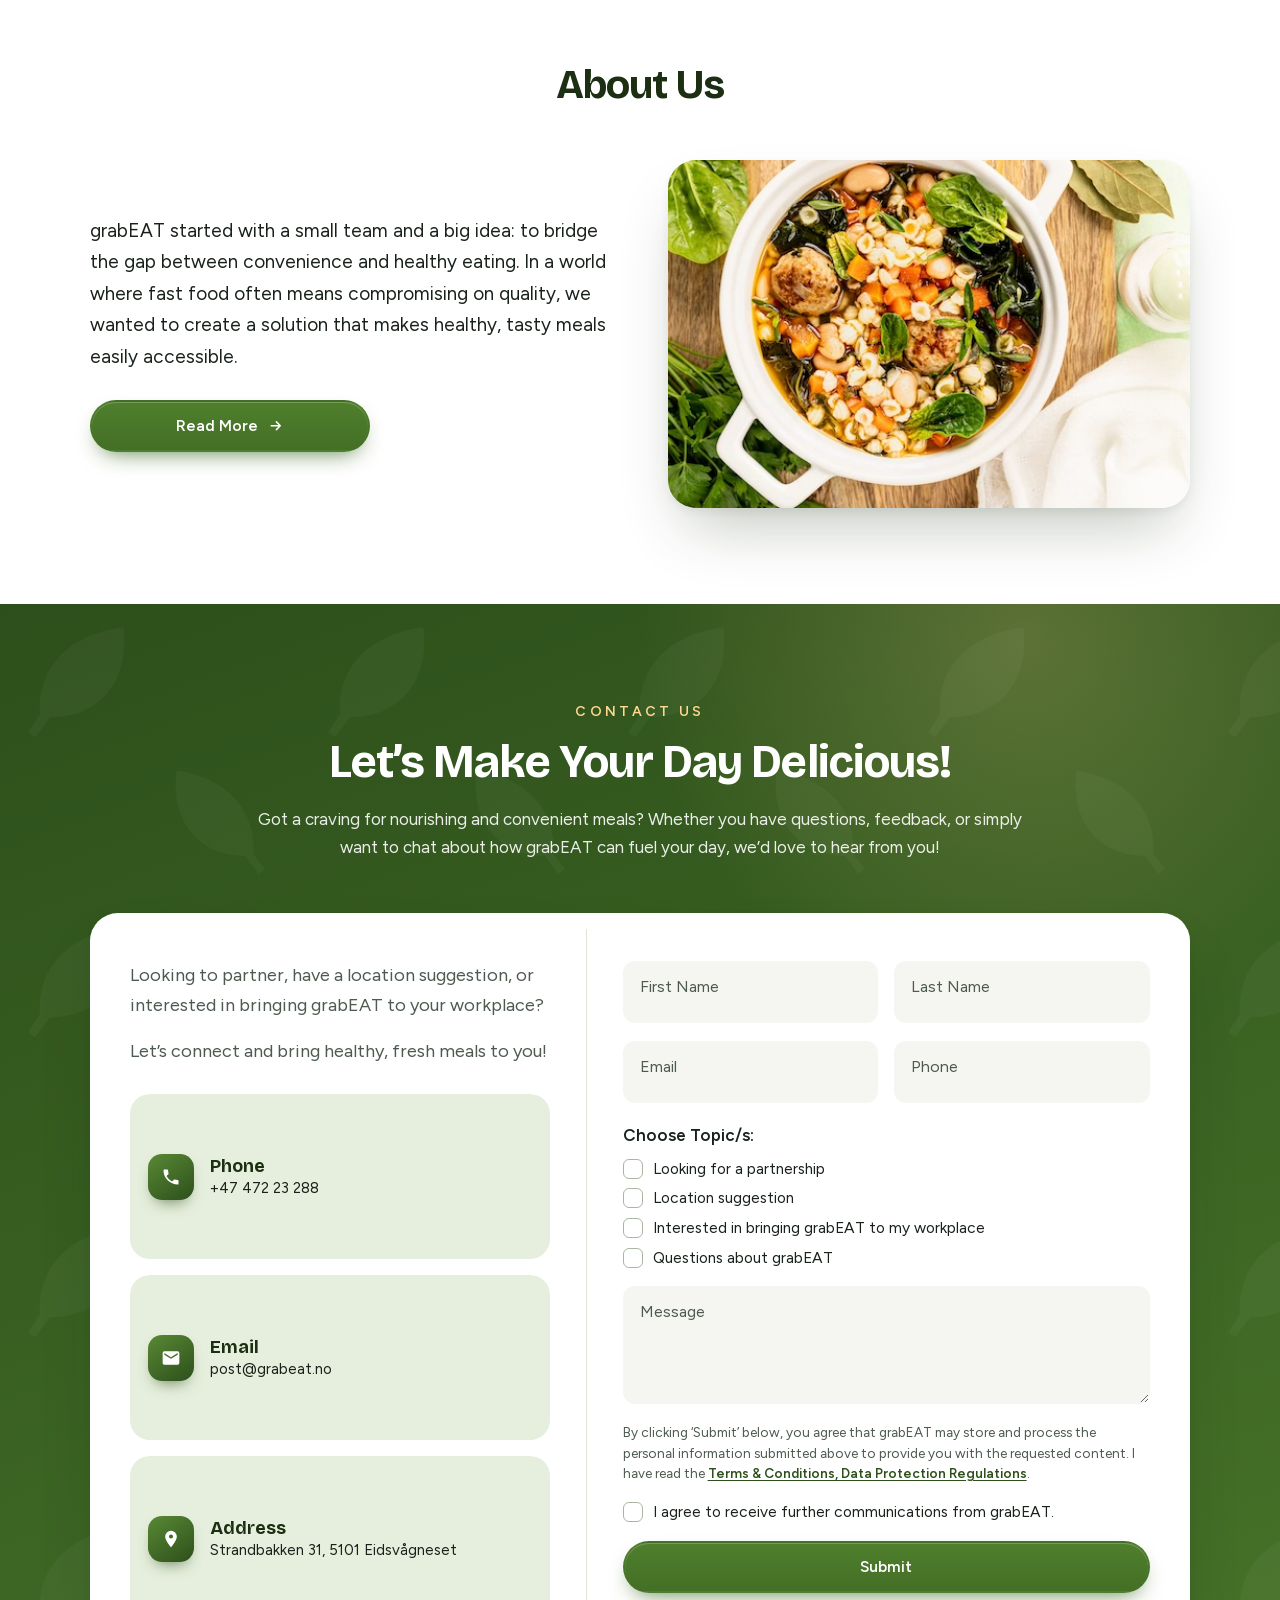
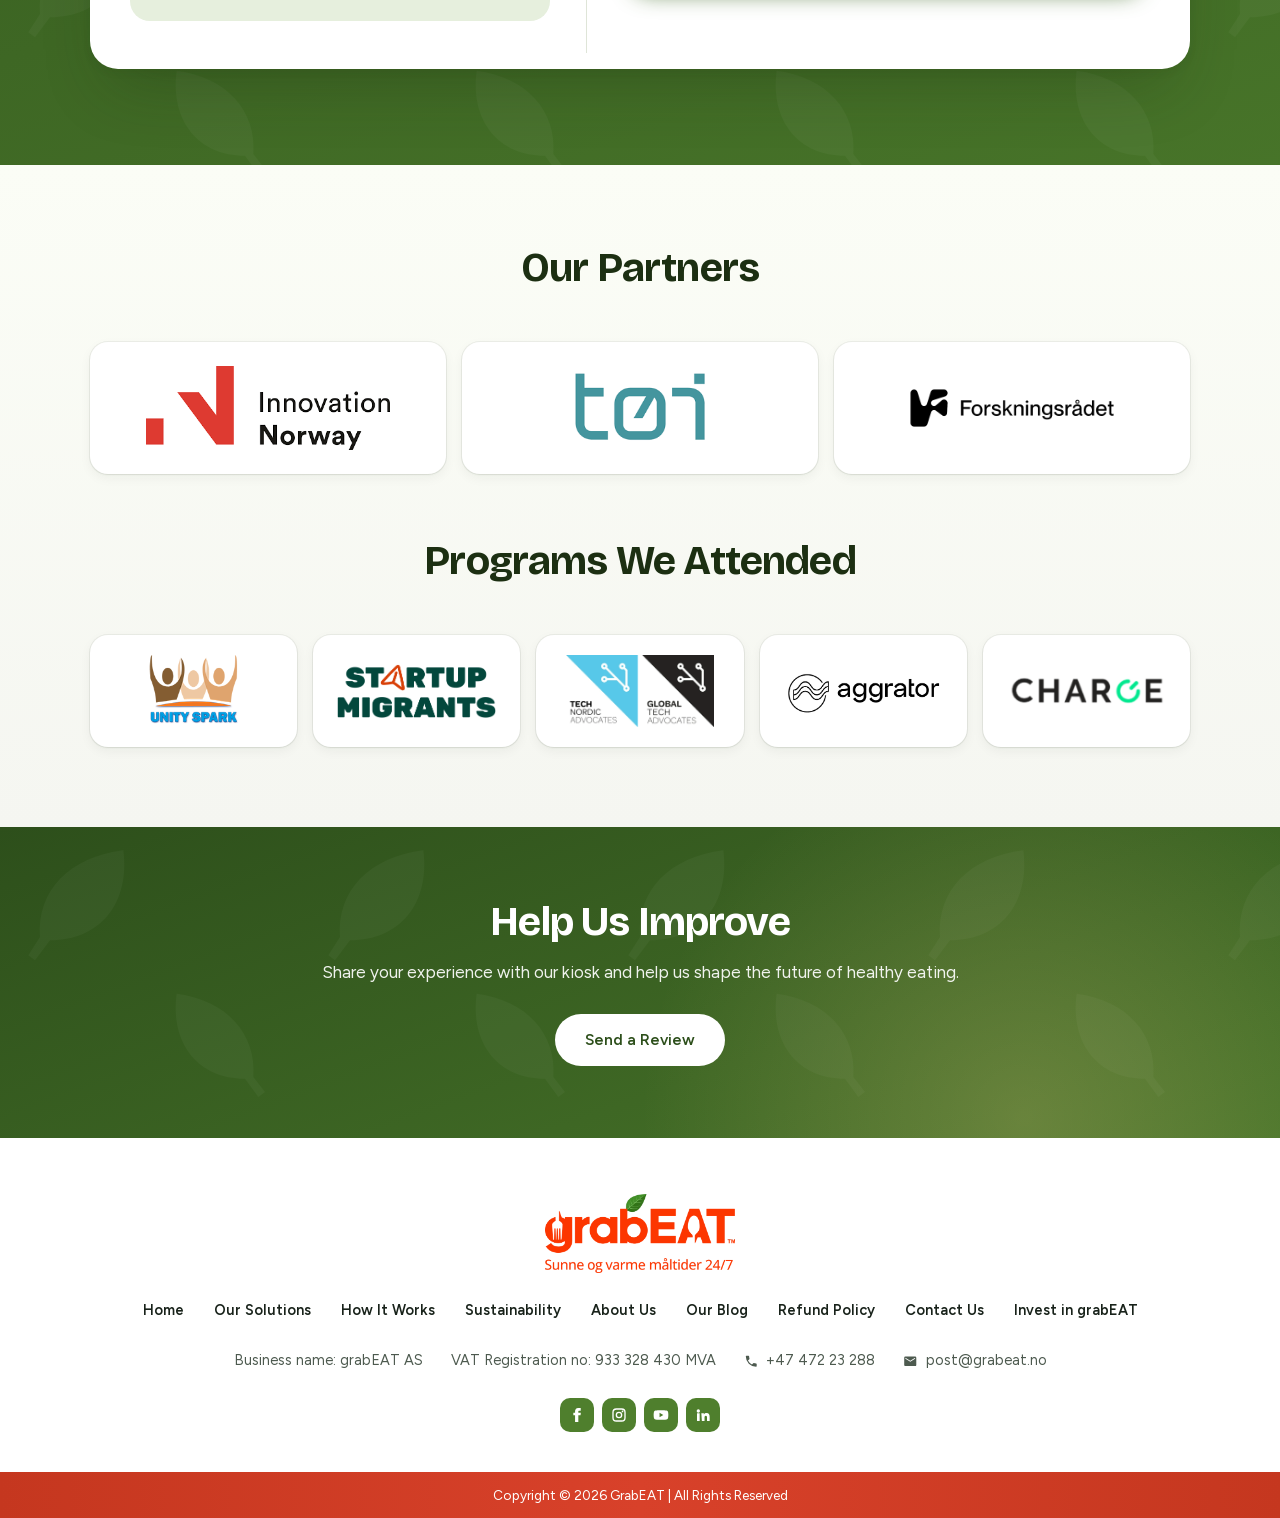
==== commit cd308050: "Refine visual design without changing the layout Add depth to buttons, hero, accordions and steps, t" ====
--- a/index.html
+++ b/index.html
@@ -162,7 +162,7 @@
     <section class="hero">
       <div class="container hero__grid">
         <div class="hero__copy">
-          <h1 data-reveal>Daily fresh meals, available 24/7 at grabEAT smart kiosks</h1>
+          <h1 data-reveal>Daily fresh meals, available <span class="hl">24/7</span> at grabEAT smart kiosks</h1>
           <ul class="ticks" data-reveal>
             <li><span class="tick"><svg><use href="#i-check"/></svg></span>Various fresh and healthy meals for everyone</li>
             <li><span class="tick"><svg><use href="#i-check"/></svg></span>Your meal ready in just 3 minutes</li>
--- a/styles.css
+++ b/styles.css
@@ -61,6 +61,8 @@
 h1, h2, h3, p { margin: 0; }
 h1, h2, h3 { font-family: var(--font-display); font-weight: 700; letter-spacing: -.02em; line-height: 1.1; text-wrap: balance; }
 button, input, textarea { font: inherit; color: inherit; }
+p { text-wrap: pretty; }
+::selection { background: var(--butter-strong); color: var(--green-ink); }
 :focus-visible { outline: 3px solid var(--tomato-bright); outline-offset: 3px; border-radius: 6px; }
 
 .container { width: min(100% - 48px, 1200px); margin-inline: auto; }
@@ -85,10 +87,16 @@
 .btn:hover { transform: translateY(-2px); }
 .btn:hover .icon { transform: translateX(4px); }
 .btn:active { transform: translateY(0); }
-.btn--green { background: var(--green); color: #fff; box-shadow: 0 8px 20px -8px rgba(79, 127, 45, .7); }
-.btn--green:hover { background: var(--green-deep); }
-.btn--tomato { background: var(--tomato); color: #fff; box-shadow: 0 8px 20px -8px rgba(216, 65, 42, .7); }
-.btn--tomato:hover { background: #b93420; }
+.btn--green {
+  background: linear-gradient(180deg, var(--green), #446f26); color: #fff;
+  box-shadow: inset 0 1px 0 rgba(255, 255, 255, .22), 0 10px 22px -10px rgba(63, 107, 38, .85);
+}
+.btn--green:hover { background: linear-gradient(180deg, #3f6b26, var(--green-deep)); box-shadow: inset 0 1px 0 rgba(255, 255, 255, .18), 0 16px 28px -12px rgba(45, 79, 27, .9); }
+.btn--tomato {
+  background: linear-gradient(180deg, var(--tomato), #c5371f); color: #fff;
+  box-shadow: inset 0 1px 0 rgba(255, 255, 255, .25), 0 10px 22px -10px rgba(216, 65, 42, .85);
+}
+.btn--tomato:hover { background: linear-gradient(180deg, #c5371f, #a92e19); }
 .btn--outline { border-color: var(--green); color: var(--green-deep); background: transparent; }
 .btn--outline:hover { background: var(--green); color: #fff; }
 .btn--white { background: #fff; color: var(--green-deep); }
@@ -147,21 +155,27 @@
 .nav-toggle[aria-expanded="true"] span:nth-child(3) { transform: translateY(-7px) rotate(-45deg); }
 
 /* Hero */
-.hero { position: relative; padding: 40px 0 88px; }
+.hero {
+  position: relative; padding: 40px 0 88px;
+  background:
+    radial-gradient(55% 75% at 92% 18%, rgba(200, 220, 181, .5), transparent 70%),
+    radial-gradient(45% 60% at 0% 100%, rgba(255, 216, 146, .32), transparent 70%);
+}
+.hero h1 .hl { color: var(--tomato); }
 .hero__grid { display: grid; grid-template-columns: minmax(0, 1fr) minmax(0, 1fr); gap: 56px; align-items: center; }
 .hero h1 { font-size: clamp(38px, 4.3vw, 60px); line-height: 1.04; text-transform: uppercase; color: var(--green-ink); letter-spacing: -.025em; }
 .ticks { display: grid; gap: 12px; margin: 30px 0 36px; font-size: 18px; }
 .ticks li { display: flex; align-items: flex-start; gap: 12px; line-height: 1.45; }
 .tick, .mark { flex: none; display: grid; place-items: center; border-radius: 50%; }
-.tick { width: 24px; height: 24px; margin-top: 1px; background: var(--green); color: #fff; }
+.tick { width: 24px; height: 24px; margin-top: 1px; background: linear-gradient(145deg, var(--green-brand), var(--green-deep)); color: #fff; box-shadow: 0 4px 10px -4px rgba(45, 79, 27, .7); }
 .tick svg { width: 14px; height: 14px; }
 .hero__media { position: relative; }
 .hero__media::before {
-  content: ""; position: absolute; inset: 8% -5% -6% 10%; z-index: -1;
-  border-radius: var(--radius-lg);
-  background: linear-gradient(135deg, var(--sage-strong), var(--butter-strong));
-}
-.hero__media img { width: 100%; aspect-ratio: 1 / 1; object-fit: cover; object-position: 50% 40%; border-radius: var(--radius-lg); box-shadow: var(--shadow-lg); }
+  content: ""; position: absolute; inset: 8% -4% -5% 12%; z-index: -1;
+  border-radius: 36px;
+  background: linear-gradient(140deg, var(--sage-strong) 10%, var(--butter-strong) 95%);
+}
+.hero__media img { width: 100%; aspect-ratio: 1 / 1; object-fit: cover; object-position: 50% 40%; border-radius: var(--radius-lg); box-shadow: var(--shadow-lg), 0 0 0 6px #fff; }
 
 /* Sections */
 .section { padding: 96px 0; }
@@ -169,13 +183,22 @@
 .section--sage { background: linear-gradient(180deg, var(--sage), #eff5e8); }
 .section--mist { background: var(--mist); }
 .section--cream { background: var(--cream); }
-.section--green { background: linear-gradient(160deg, var(--green-deep), var(--green) 130%); color: #fff; }
-.section__title { font-size: clamp(30px, 3.2vw, 44px); text-align: center; margin-bottom: 52px; }
+.section--green { position: relative; isolation: isolate; overflow: hidden; background: linear-gradient(160deg, var(--green-deep), var(--green) 130%); color: #fff; }
+/* Brand leaf texture */
+.section--green::before {
+  content: ""; position: absolute; inset: 0; z-index: -1; opacity: .035;
+  background: url("data:image/svg+xml,%3Csvg xmlns='http://www.w3.org/2000/svg' width='180' height='180' viewBox='0 0 180 180' fill='white'%3E%3Cpath d='M24 66C22 38 42 18 74 14c4 32-14 54-44 54l-9 12-4-3z'/%3E%3Cpath d='M152 150c2-26-16-46-46-50-4 30 13 51 41 51l8 11 4-3z'/%3E%3C/svg%3E") 0 0 / 300px;
+}
+.section--green::after {
+  content: ""; position: absolute; z-index: -1; right: -10%; top: -30%; width: 60%; aspect-ratio: 1; border-radius: 50%;
+  background: radial-gradient(closest-side, rgba(255, 216, 146, .2), transparent);
+}
+.section__title { font-size: clamp(30px, 3.2vw, 44px); text-align: center; margin-bottom: 52px; color: var(--green-ink); }
 .section__title--gap { margin-top: 64px; }
 
 /* Split media + accordion */
 .split { display: grid; grid-template-columns: minmax(0, 1fr) minmax(0, 1fr); gap: 56px; align-items: center; max-width: 1100px; margin-inline: auto; }
-.split__media img { width: 100%; aspect-ratio: 1 / .9; object-fit: cover; border-radius: var(--radius-lg); box-shadow: var(--shadow); }
+.split__media img { width: 100%; aspect-ratio: 1 / .9; object-fit: cover; border-radius: var(--radius-lg); box-shadow: var(--shadow-lg), 0 0 0 6px #fff; }
 .split--about .split__media img { aspect-ratio: 3 / 2; }
 .stack { display: grid; }
 .stack > img { grid-area: 1 / 1; opacity: 0; transform: scale(1.03); transition: opacity .55s var(--ease), transform .9s var(--ease); }
@@ -184,8 +207,9 @@
 .lede { font-size: 19px; margin-bottom: 28px; color: var(--ink); }
 
 .accordion { display: grid; gap: 12px; margin-bottom: 28px; }
-.acc { border-radius: var(--radius-sm); overflow: hidden; background: var(--butter); transition: background-color .3s, box-shadow .3s; }
-.acc.is-open { background: var(--paper); box-shadow: var(--shadow-sm); }
+.acc { border-radius: 16px; overflow: hidden; background: var(--butter); box-shadow: inset 0 0 0 1px rgba(190, 140, 40, .16); transition: background-color .3s, box-shadow .3s, transform .25s var(--ease); }
+.acc:not(.is-open):hover { transform: translateX(3px); }
+.acc.is-open { background: var(--paper); box-shadow: var(--shadow); }
 .section--sage .acc:not(.is-open) { background: #fff5dd; }
 .acc__head {
   display: flex; align-items: center; gap: 14px; width: 100%;
@@ -195,10 +219,11 @@
 }
 .acc__head span { flex: 1; }
 .acc:not(.is-open) .acc__head:hover { background: var(--butter-strong); }
-.acc.is-open .acc__head { background: var(--green); color: #fff; }
-.acc__head i { position: relative; flex: none; order: -1; width: 16px; height: 16px; }
+.acc.is-open .acc__head { background: linear-gradient(120deg, var(--green-deep), var(--green)); color: #fff; }
+.acc__head i { position: relative; flex: none; order: -1; width: 28px; height: 28px; border-radius: 50%; background: var(--butter-strong); color: var(--green-ink); transition: background-color .25s, color .25s; }
+.acc.is-open .acc__head i { background: rgba(255, 255, 255, .18); color: #fff; }
 .acc__head i::before, .acc__head i::after {
-  content: ""; position: absolute; left: 0; top: 7px; width: 16px; height: 2px;
+  content: ""; position: absolute; left: 8px; top: 13px; width: 12px; height: 2px;
   background: currentColor; border-radius: 2px; transition: transform .3s var(--ease);
 }
 .acc__head i::after { transform: rotate(90deg); }
@@ -216,28 +241,35 @@
 .steps li { position: relative; display: flex; flex-direction: column; align-items: center; gap: 18px; text-align: center; font-weight: 500; font-size: 17px; line-height: 1.4; }
 .steps li:not(:last-child)::after {
   content: ""; position: absolute; top: 31px; left: calc(50% + 44px); width: calc(100% - 64px); height: 2px;
-  background: var(--sage-strong); transform-origin: left; transition: transform 1s var(--ease) .25s;
+  background: repeating-linear-gradient(90deg, var(--sage-strong) 0 8px, transparent 8px 15px);
+  transform-origin: left; transition: transform 1s var(--ease) .25s;
 }
 .js [data-reveal]:not(.is-in).steps li::after { transform: scaleX(0); }
 .steps__num {
   display: grid; place-items: center; width: 64px; height: 64px; border-radius: 50%;
-  background: var(--green); color: #fff;
+  background: linear-gradient(145deg, var(--green-brand), var(--green-deep)); color: #fff;
   font: 700 22px/1 var(--font-display);
-  box-shadow: 0 0 0 8px var(--sage), 0 12px 24px -8px rgba(79, 127, 45, .6);
-}
-.steps--butter .steps__num { background: var(--butter-strong); color: var(--green-ink); box-shadow: 0 0 0 8px var(--butter), 0 12px 24px -10px rgba(190, 130, 30, .5); }
-.steps--butter li:not(:last-child)::after { background: var(--butter-strong); }
+  box-shadow: inset 0 1px 0 rgba(255, 255, 255, .25), 0 0 0 8px var(--sage), 0 14px 26px -8px rgba(45, 79, 27, .65);
+}
+.steps--butter .steps__num { background: linear-gradient(145deg, #ffe3ad, #f9c665); color: var(--green-ink); box-shadow: inset 0 1px 0 rgba(255, 255, 255, .6), 0 0 0 8px var(--butter), 0 14px 26px -10px rgba(190, 130, 30, .6); }
+.steps--butter li:not(:last-child)::after { background: repeating-linear-gradient(90deg, #f3c877 0 8px, transparent 8px 15px); }
 
 /* Carousel */
 .carousel { position: relative; max-width: 1040px; margin-inline: auto; }
 .carousel__track {
   display: grid; grid-auto-flow: column; grid-auto-columns: calc((100% - 32px) / 2);
   gap: 32px; overflow-x: auto; scroll-snap-type: x mandatory; scrollbar-width: none;
-  padding: 8px 4px 16px; margin: -8px -4px -16px; scroll-padding-inline: 4px;
+  padding: 12px 8px 32px; margin: -12px -8px -32px; scroll-padding-inline: 8px;
 }
 .carousel__track::-webkit-scrollbar { display: none; }
-.loc { display: flex; flex-direction: column; align-items: center; text-align: center; scroll-snap-align: start; }
-.loc__media { display: block; width: 100%; overflow: hidden; border-radius: var(--radius); box-shadow: var(--shadow); background: var(--mist); }
+.loc {
+  display: flex; flex-direction: column; align-items: center; text-align: center; scroll-snap-align: start;
+  padding: 10px 10px 24px; background: var(--paper); border-radius: 26px;
+  box-shadow: 0 0 0 1px rgba(28, 47, 18, .06), var(--shadow);
+  transition: transform .35s var(--ease), box-shadow .35s;
+}
+.loc:hover { transform: translateY(-4px); box-shadow: 0 0 0 1px rgba(28, 47, 18, .08), var(--shadow-lg); }
+.loc__media { display: block; width: 100%; overflow: hidden; border-radius: 18px; background: var(--mist); }
 .loc__media img { width: 100%; aspect-ratio: 16 / 10; object-fit: cover; transition: transform .8s var(--ease); }
 .loc__media:hover img { transform: scale(1.05); }
 .loc__media--logo { display: grid; place-items: center; aspect-ratio: 16 / 10; background: linear-gradient(135deg, var(--sage), var(--butter)); }
@@ -265,21 +297,26 @@
 
 /* Comparison */
 .compare { display: grid; grid-template-columns: repeat(3, minmax(0, 1fr)); gap: 24px; align-items: stretch; max-width: 1100px; margin: 72px auto 24px; }
-.plan { display: flex; flex-direction: column; overflow: hidden; background: var(--paper); border-radius: var(--radius); box-shadow: var(--shadow-sm); }
-.plan__head { display: grid; place-items: center; min-height: 148px; padding: 24px; margin: 0; background: #eceee7; font-size: 30px; text-align: center; }
-.plan__list { display: grid; align-content: start; gap: 16px; padding: 28px; flex: 1; background: linear-gradient(180deg, #fff9ea, #fffdf7); }
-.plan__list li { display: flex; align-items: flex-start; gap: 12px; font-size: 16px; line-height: 1.4; }
-.plan__cost { font-weight: 600; }
-.plan__cost b { color: var(--tomato); }
+.plan { display: flex; flex-direction: column; overflow: hidden; background: var(--paper); border-radius: 24px; box-shadow: 0 0 0 1px rgba(28, 47, 18, .06), var(--shadow-sm); }
+.plan__head { display: grid; place-items: center; min-height: 148px; padding: 24px; margin: 0; background: linear-gradient(180deg, #f1f3ec, #fafbf7); border-bottom: 1px solid var(--line); font-size: 30px; text-align: center; color: var(--green-ink); }
+.plan__list { display: grid; align-content: start; flex: 1; padding: 12px 28px 20px; }
+.plan__list li { display: flex; align-items: flex-start; gap: 12px; padding-block: 14px; font-size: 16px; line-height: 1.4; }
+.plan__list li + li { border-top: 1px solid var(--line); }
+.plan__cost { align-items: center !important; font-weight: 600; }
+.plan__cost b { padding: 3px 10px; border-radius: 999px; background: #fdeae6; color: #b93420; font-size: 13px; letter-spacing: .04em; }
 .mark { width: 26px; height: 26px; color: #fff; }
 .mark svg { width: 15px; height: 15px; }
-.mark--no { background: var(--tomato); }
+.mark--no { background: #fdeae6; color: var(--tomato); }
 .mark--yes { background: var(--green); }
-.mark--best { background: #fff; color: var(--green); }
-.plan--best { margin-block: -36px; background: var(--green-deep); color: #fff; box-shadow: var(--shadow-lg); border-radius: var(--radius-lg); position: relative; z-index: 1; }
-.plan--best .plan__head { min-height: 170px; background: var(--sage); }
+.mark--best { background: var(--butter-strong); color: var(--green-ink); }
+.plan--best {
+  margin-block: -36px; position: relative; z-index: 1; border-radius: 30px; color: #fff;
+  background: radial-gradient(90% 50% at 50% 100%, rgba(120, 170, 80, .35), transparent), linear-gradient(180deg, var(--green-deep), #234016);
+  box-shadow: 0 0 0 6px rgba(255, 255, 255, .9), var(--shadow-lg);
+}
+.plan--best .plan__head { min-height: 170px; background: linear-gradient(180deg, #f3f8ed, var(--sage)); border-bottom: 0; }
 .plan--best .plan__head img { width: 240px; }
-.plan--best .plan__list { background: none; }
+.plan--best .plan__list li + li { border-top-color: rgba(255, 255, 255, .14); }
 .plan__note { padding: 0 28px 20px; font-size: 13.5px; text-align: center; opacity: .85; }
 .plan__foot { padding: 0 28px 28px; }
 .plan__foot .btn { width: 100%; background: var(--butter-strong); color: var(--green-ink); box-shadow: none; }
@@ -305,7 +342,7 @@
   overflow-wrap: anywhere;
   transition: transform .25s var(--ease), background-color .25s, color .25s;
 }
-.contact__item > span { flex: none; display: grid; place-items: center; width: 46px; height: 46px; border-radius: 14px; background: var(--green); color: #fff; font-size: 20px; }
+.contact__item > span { flex: none; display: grid; place-items: center; width: 46px; height: 46px; border-radius: 14px; background: linear-gradient(145deg, var(--green-brand), var(--green-deep)); color: #fff; font-size: 20px; box-shadow: 0 8px 16px -8px rgba(45, 79, 27, .8); }
 .contact__item strong { display: block; font: 700 18px/1.3 var(--font-display); color: var(--green-ink); }
 .contact__item:hover { transform: translateX(4px); background: var(--sage-strong); }
 .form { display: grid; gap: 18px; padding: 32px 24px 28px 36px; }
@@ -345,13 +382,17 @@
 .form__status.is-error { color: var(--tomato); }
 
 /* Logos */
-.section--logos { padding: 80px 0; }
-.logos { display: grid; align-items: center; justify-items: center; gap: 32px 40px; max-width: 1100px; margin-inline: auto; }
-.logos--3 { grid-template-columns: repeat(3, 1fr); }
-.logos--5 { grid-template-columns: repeat(5, 1fr); }
-.logos img { max-height: 76px; width: auto; max-width: 100%; object-fit: contain; transition: transform .3s var(--ease); }
-.logos--3 img { max-height: 92px; max-width: 240px; }
-.logos img:hover { transform: scale(1.05); }
+.section--logos { padding: 80px 0; background: linear-gradient(180deg, var(--cream), var(--mist)); }
+.logos { display: grid; align-items: center; gap: 16px; max-width: 1100px; margin-inline: auto; }
+.logos--3 { grid-template-columns: repeat(3, minmax(0, 1fr)); }
+.logos--5 { grid-template-columns: repeat(5, minmax(0, 1fr)); }
+.logos img {
+  width: 100%; height: 112px; padding: 20px 24px; object-fit: contain;
+  background: var(--paper); border-radius: 18px; box-shadow: 0 0 0 1px rgba(28, 47, 18, .06), var(--shadow-sm);
+  transition: transform .3s var(--ease), box-shadow .3s;
+}
+.logos--3 img { height: 132px; padding: 24px 40px; }
+.logos img:hover { transform: translateY(-3px); box-shadow: 0 0 0 1px rgba(28, 47, 18, .08), var(--shadow); }
 
 /* Band CTA */
 .section--band { padding: 72px 0; }
@@ -359,6 +400,7 @@
 .section--band p { margin-bottom: 28px; opacity: .92; }
 
 /* Footer */
+.footer { background: var(--paper); }
 .footer__inner { display: flex; flex-direction: column; align-items: center; gap: 22px; padding: 56px 0 40px; text-align: center; }
 .footer__logo img { width: 190px; }
 .footer__nav, .footer__info { display: flex; flex-wrap: wrap; justify-content: center; }
@@ -368,7 +410,7 @@
 .footer__info { gap: 6px 28px; font-size: 14.5px; color: var(--ink-soft); }
 .footer__info a { display: inline-flex; align-items: center; gap: 8px; transition: color .2s; }
 .footer__info a:hover { color: var(--green-deep); }
-.footer__legal { padding: 12px 24px; background: var(--tomato); color: #fff; font-size: 13.5px; text-align: center; }
+.footer__legal { padding: 12px 24px; background: linear-gradient(90deg, #c5371f, var(--tomato), #c5371f); color: #fff; font-size: 13.5px; text-align: center; }
 
 /* Back to top */
 .to-top {
@@ -388,6 +430,8 @@
 /* Reveal */
 .js [data-reveal] { opacity: 0; transform: translateY(20px); transition: opacity .7s var(--ease), transform .7s var(--ease); }
 .js [data-reveal].is-in { opacity: 1; transform: none; }
+.ticks[data-reveal], .compare .plan:nth-child(2)[data-reveal] { transition-delay: .1s; }
+.btn-row[data-reveal], .compare .plan:nth-child(3)[data-reveal] { transition-delay: .2s; }
 
 /* Responsive */
 @media (max-width: 1160px) {
@@ -462,8 +506,9 @@
   .carousel__arrow { display: none; }
   .form__row { grid-template-columns: minmax(0, 1fr); }
   .contact__card { padding: 8px; }
-  .logos--3 { grid-template-columns: minmax(0, 1fr); gap: 28px; }
-  .logos--5 { grid-template-columns: repeat(2, 1fr); gap: 28px 24px; }
+  .logos--3 { grid-template-columns: minmax(0, 1fr); gap: 12px; }
+  .logos--5 { grid-template-columns: repeat(2, minmax(0, 1fr)); gap: 12px; }
+  .logos img, .logos--3 img { height: 100px; padding: 18px 24px; }
   .footer__info { flex-direction: column; align-items: center; }
   .to-top { right: 16px; bottom: calc(84px + env(safe-area-inset-bottom)); }
 }
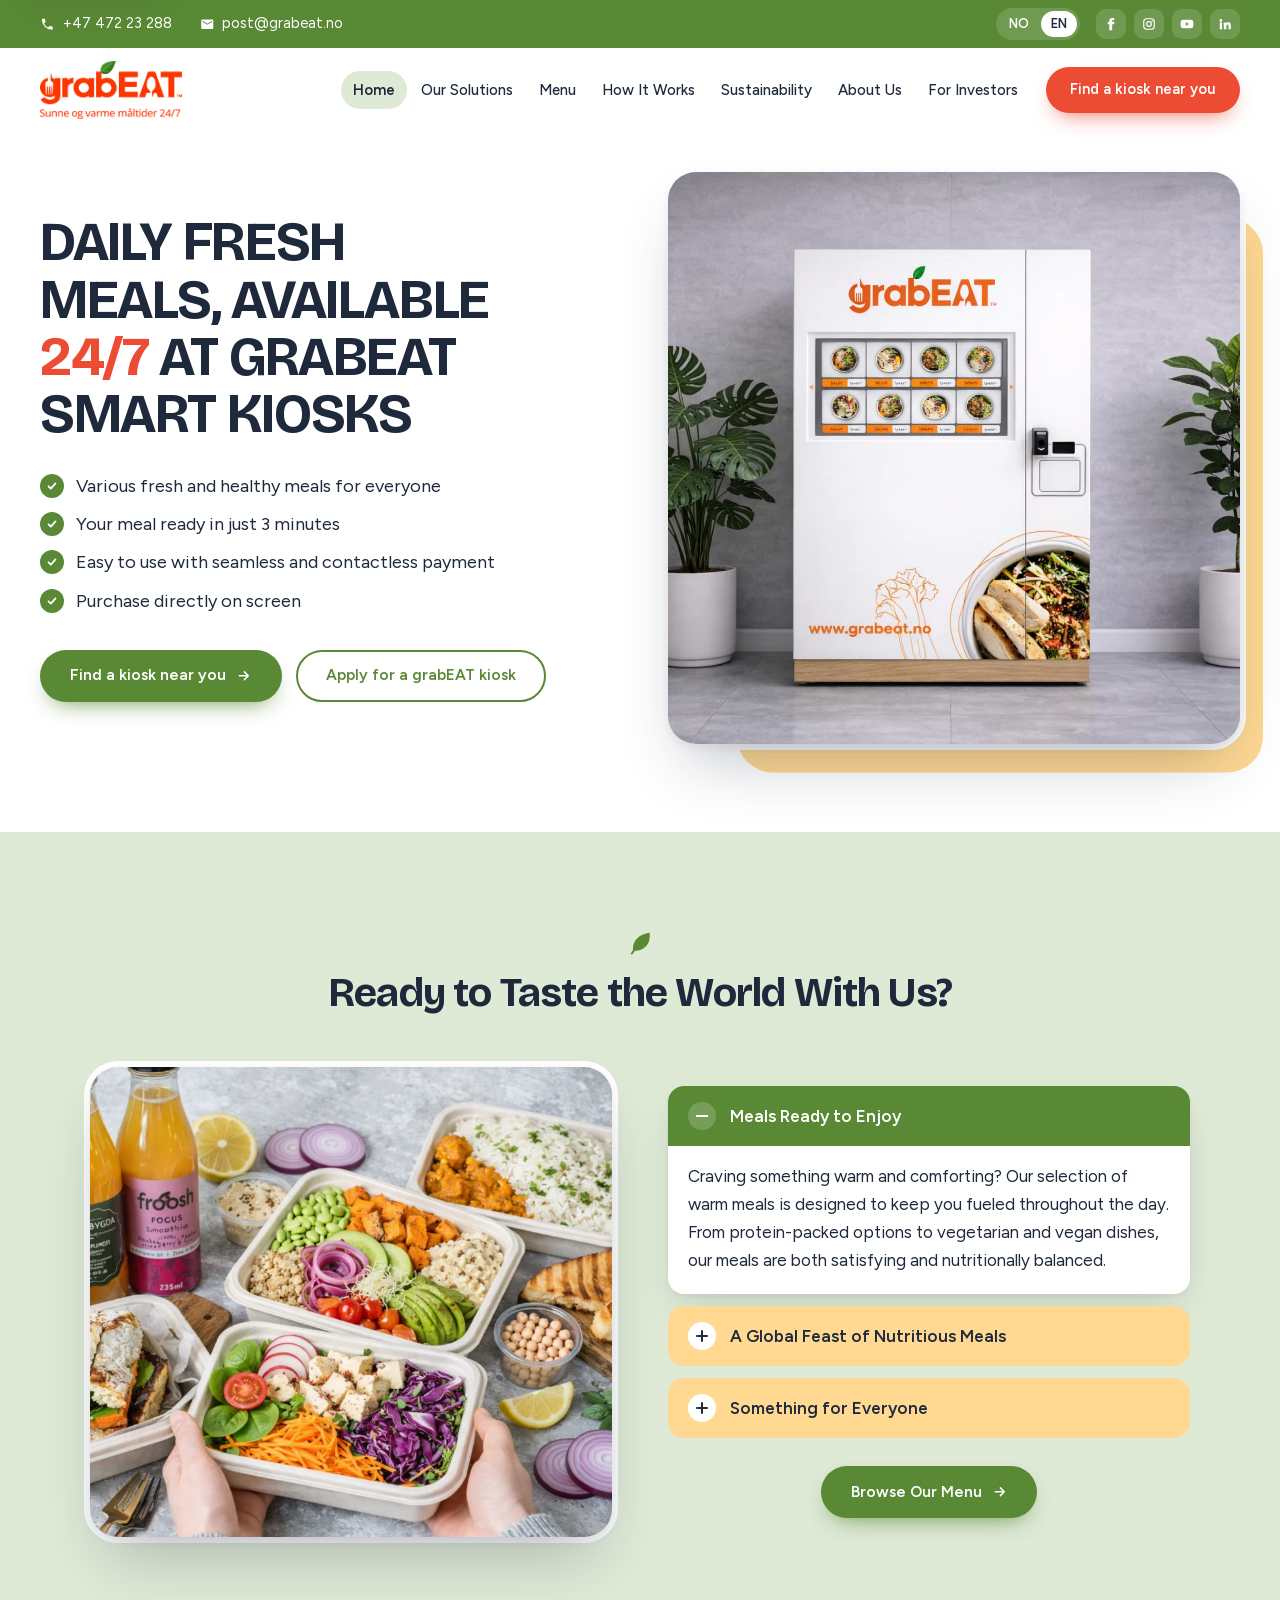
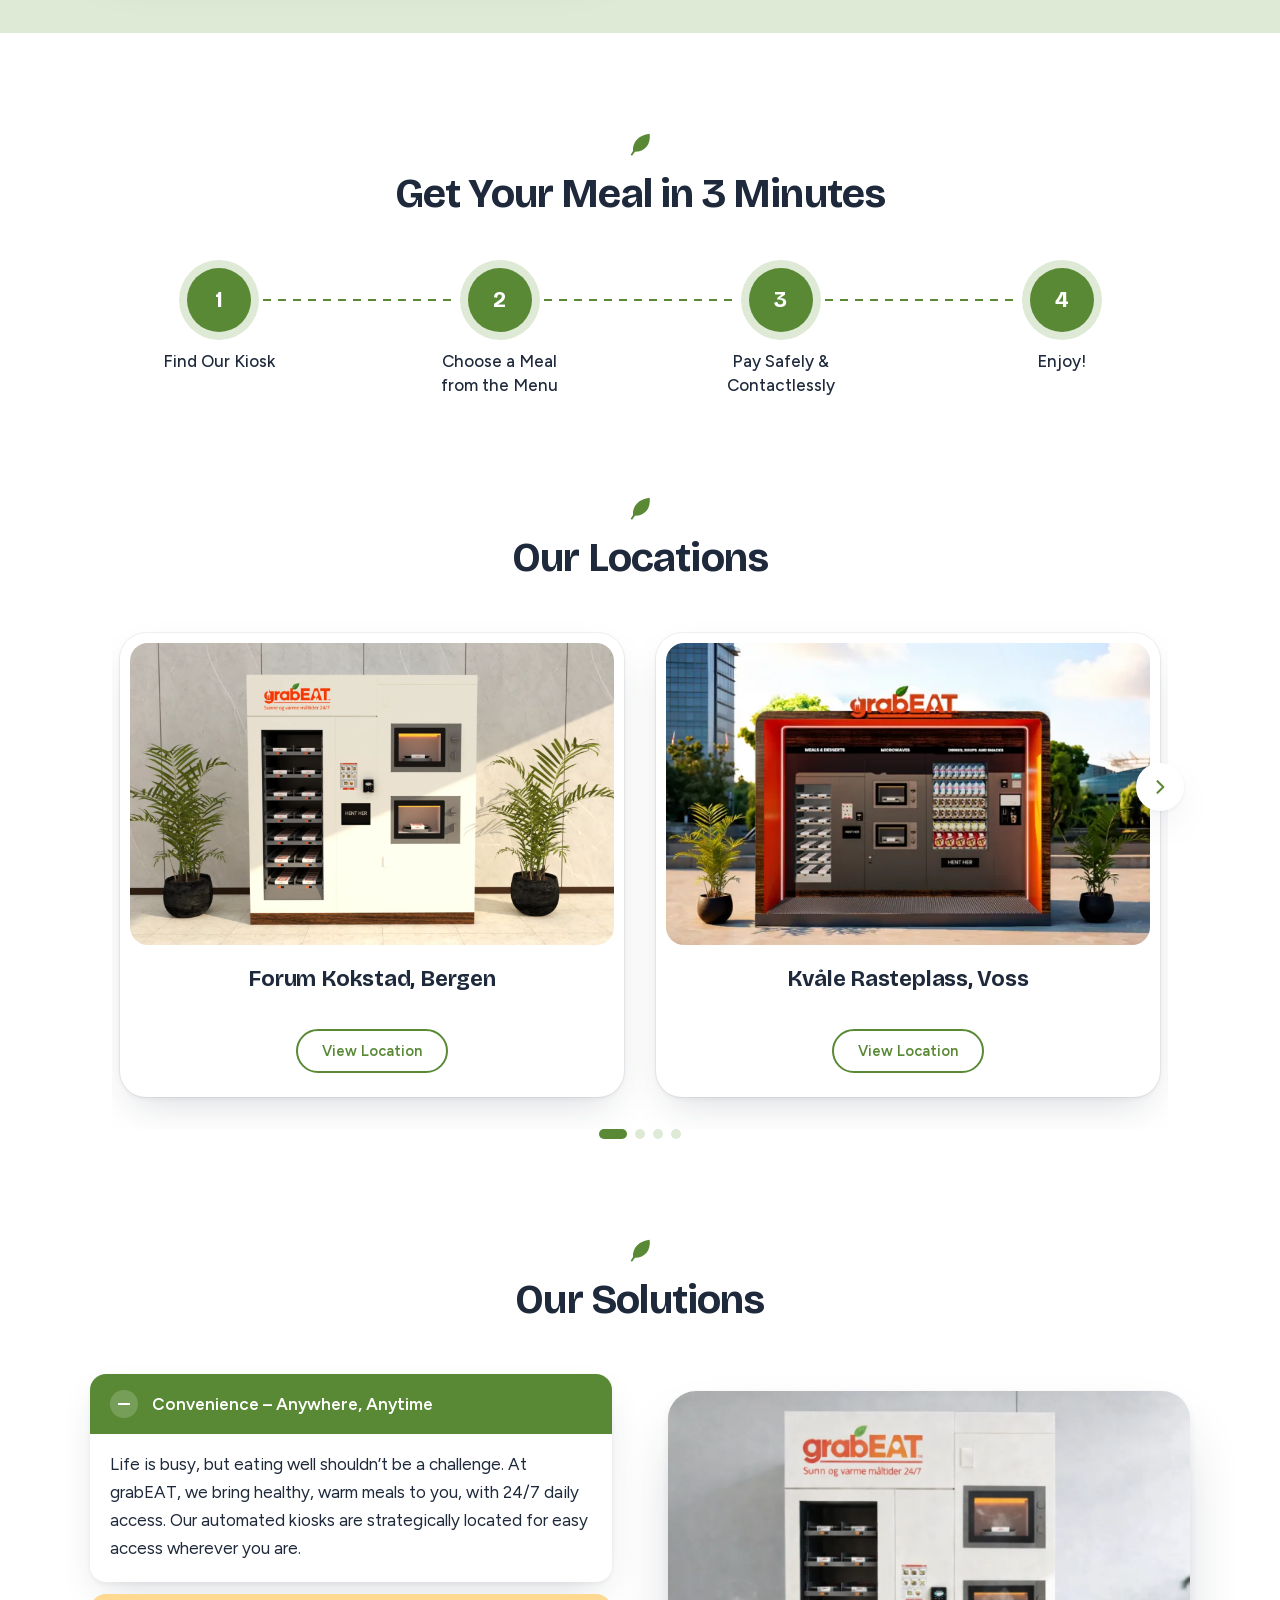
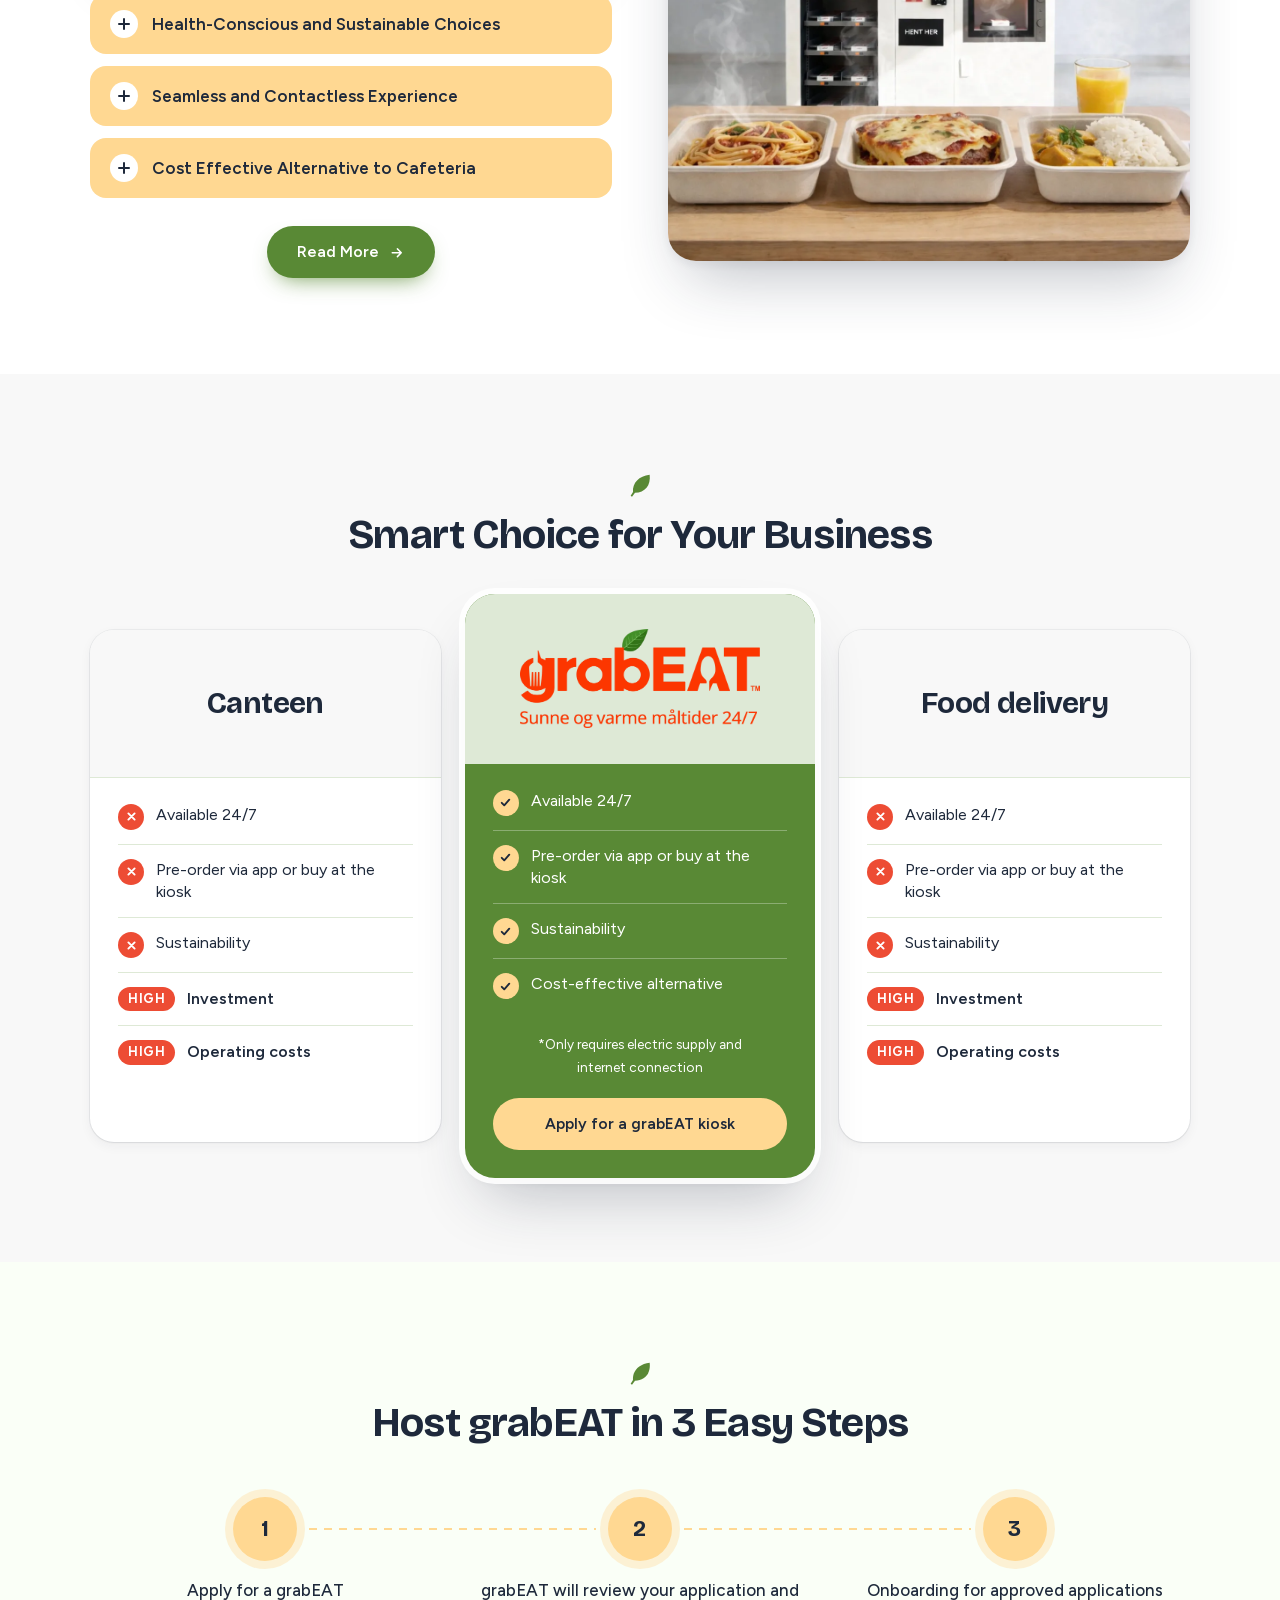
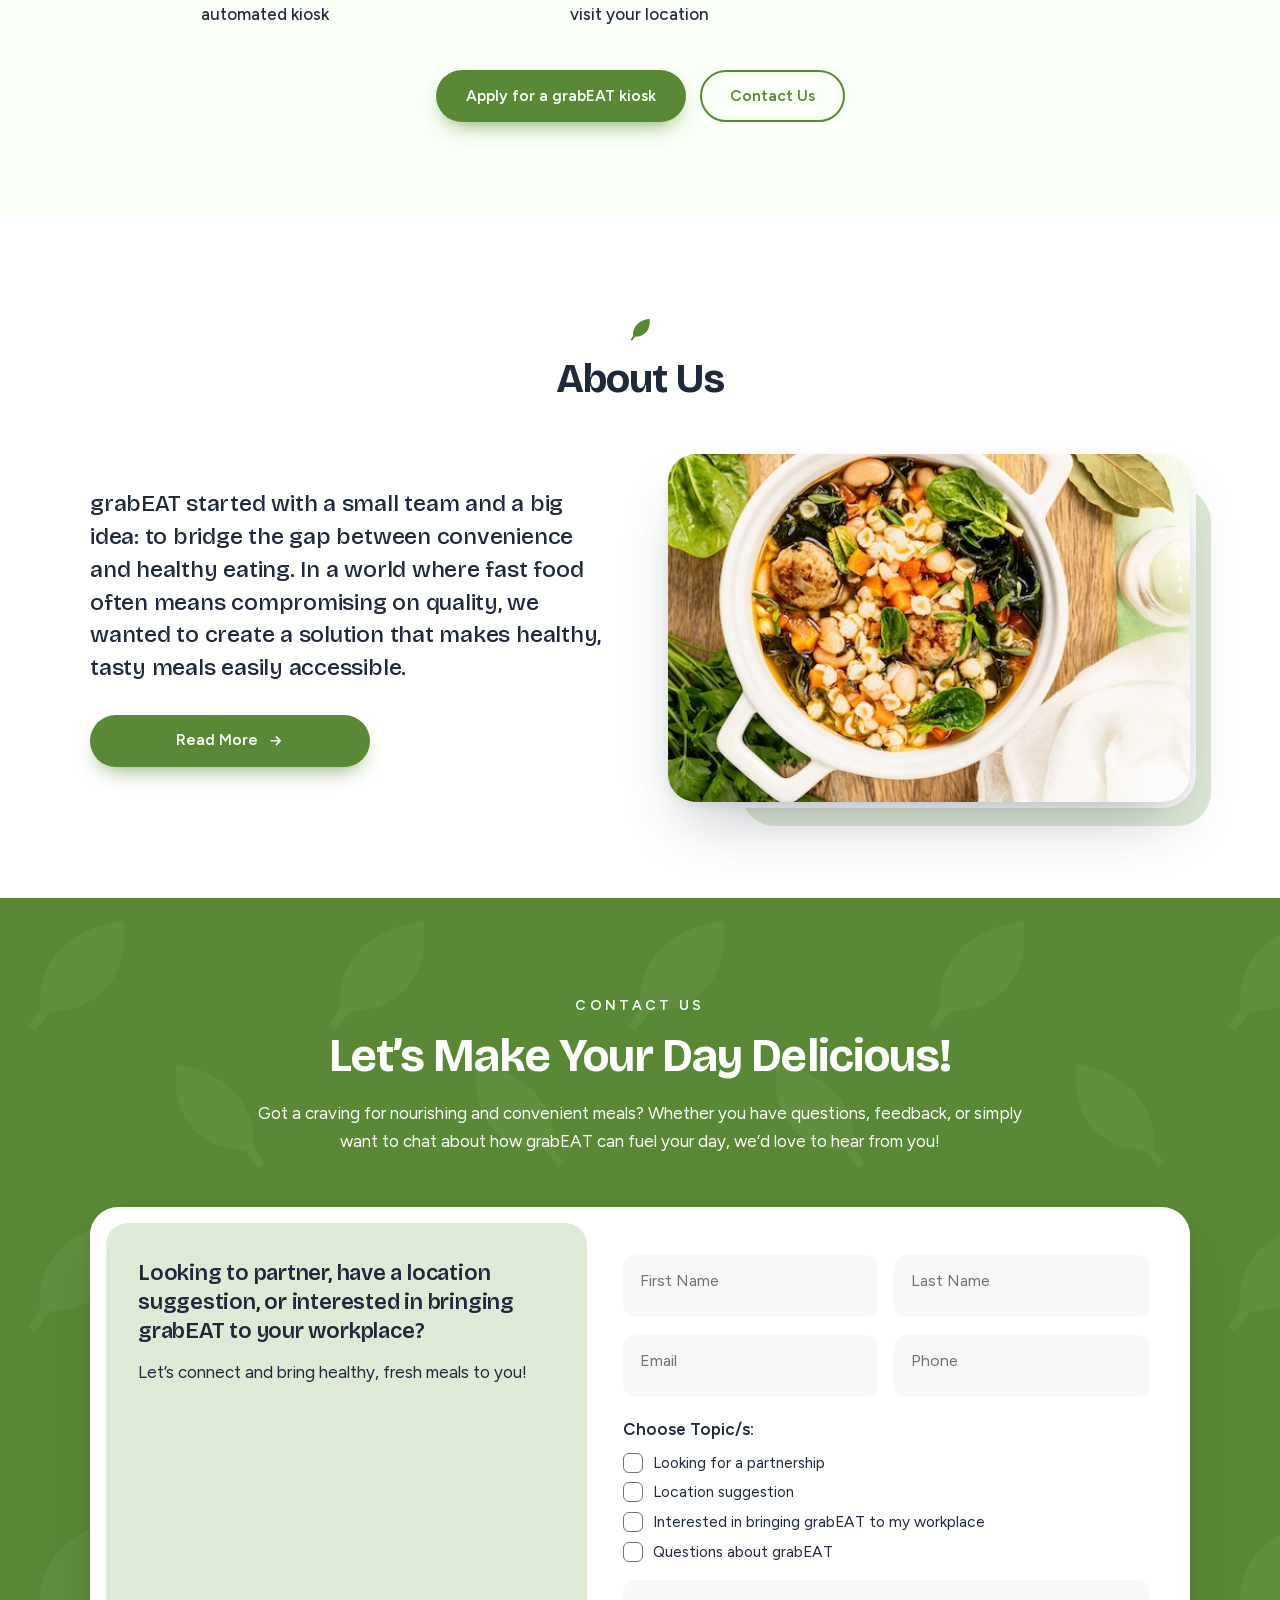
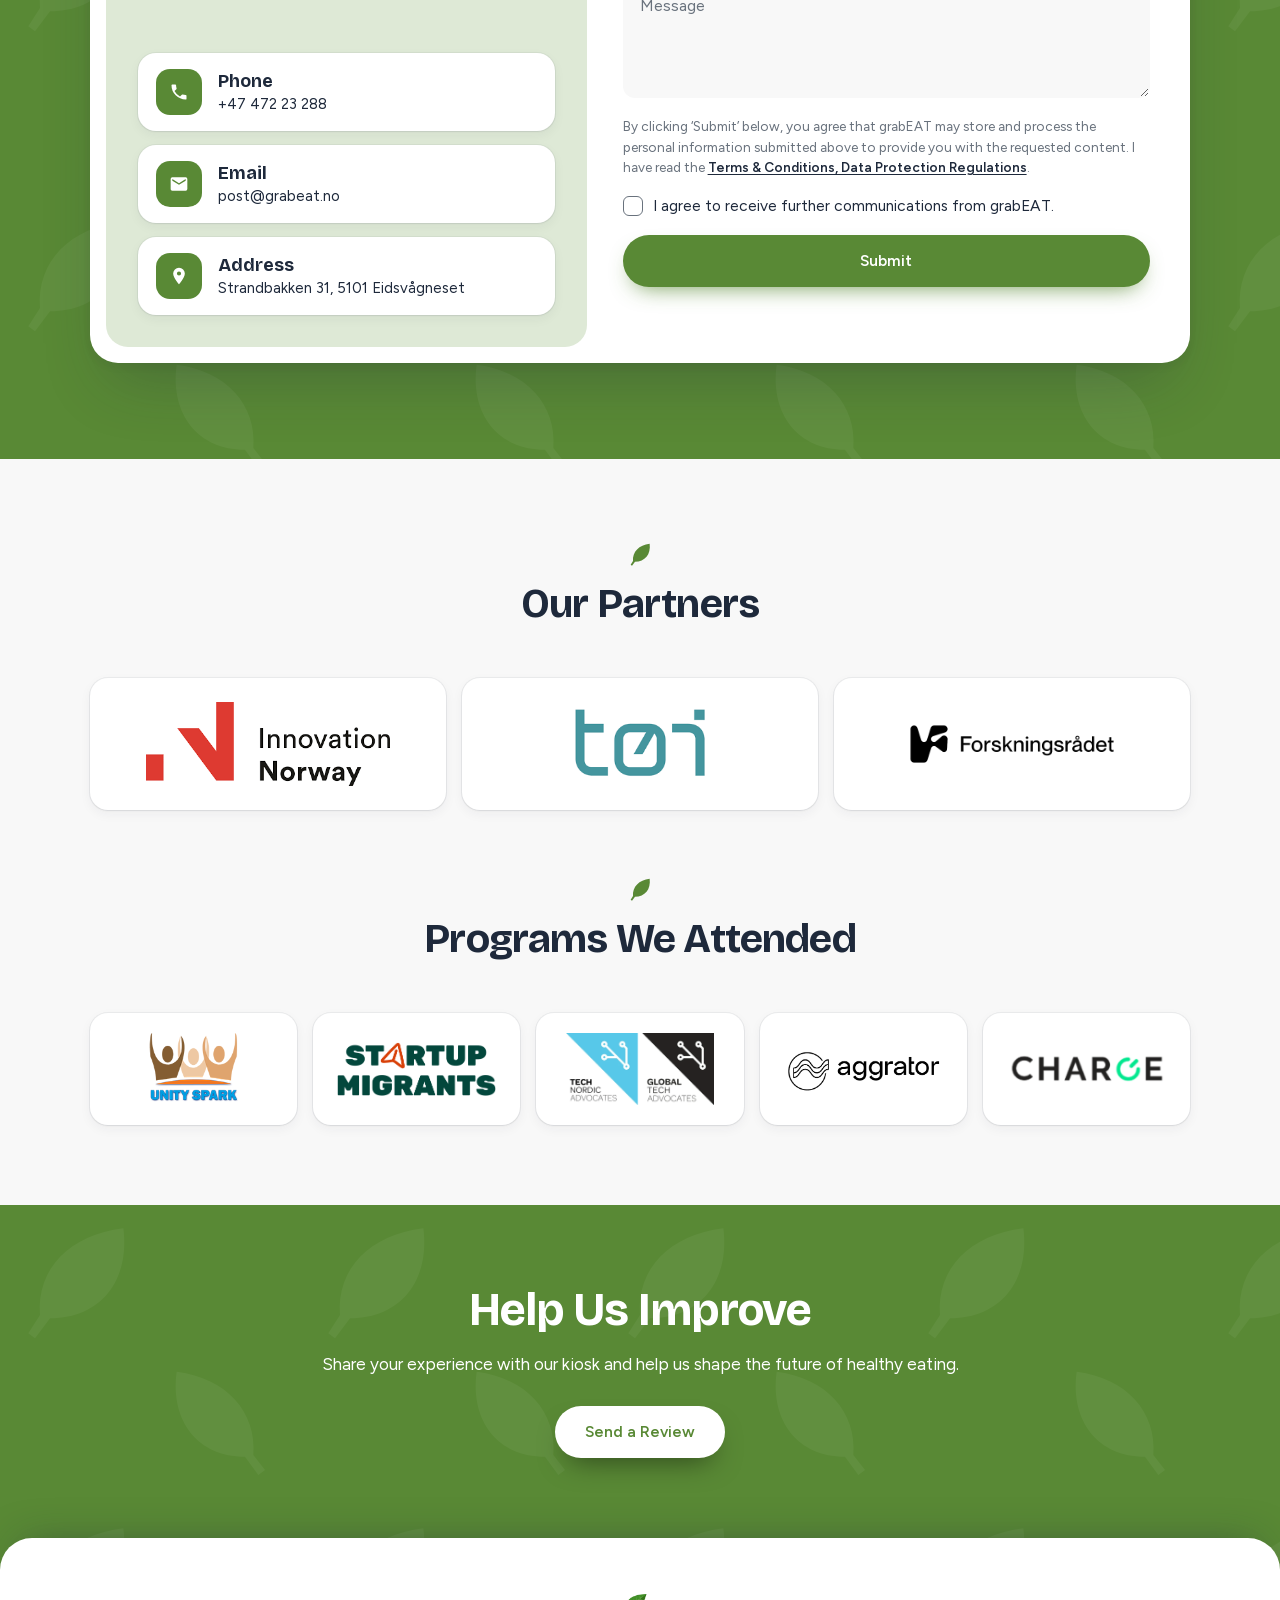
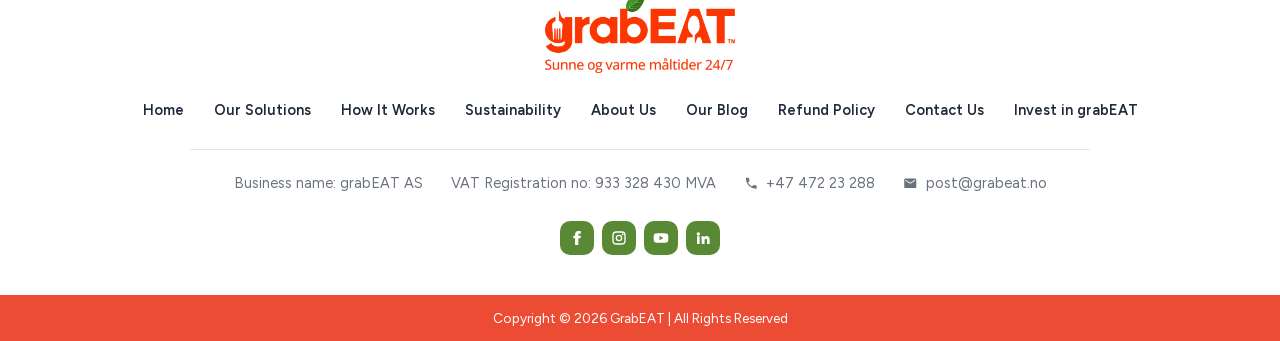
==== commit 892c40ba: "Use the grabEAT colour palette throughout Replace the extra greens, reds and gradients with the colo" ====
--- a/index.html
+++ b/index.html
@@ -24,7 +24,7 @@
   <meta name="twitter:title" content="Hot, healthy meals 24/7 in Bergen and Voss | grabEAT">
   <meta name="twitter:description" content="Warm, healthy meals ready in 3 minutes at grabEAT smart kiosks, open 24/7 in Bergen and Voss.">
   <meta name="twitter:image" content="https://grabeat.no/assets/img/grabeat-smart-kiosk.webp">
-  <meta name="theme-color" content="#2d4f1b">
+  <meta name="theme-color" content="#598935">
   <link rel="icon" href="assets/logos/favicon.png">
   <link rel="preload" as="font" type="font/woff2" href="assets/fonts/bricolage-grotesque-latin.woff2" crossorigin>
   <link rel="preload" as="image" href="assets/img/grabeat-smart-kiosk.webp">
--- a/styles.css
+++ b/styles.css
@@ -14,22 +14,17 @@
 
 /* grabEAT — tokens */
 :root {
-  --green: #4f7f2d;
-  --green-brand: #598935;
-  --green-deep: #2d4f1b;
-  --green-ink: #1c2f12;
-  --tomato: #d8412a;
-  --tomato-bright: #ed4c34;
-  --butter: #fff0cf;
-  --butter-strong: #ffd892;
-  --sage: #e6efdd;
-  --sage-strong: #c8dcb5;
-  --cream: #fbfdf6;
-  --mist: #f5f6f1;
+  /* grabEAT palette, taken from grabeat.no */
+  --green: #598935;
+  --tomato: #ed4c34;
+  --butter: #ffd892;
+  --sage: #dee9d6;
+  --cream: #fafff7;
+  --mist: #f8f8f8;
   --paper: #ffffff;
-  --ink: #18221a;
-  --ink-soft: #4d5a4f;
-  --line: #dfe5d8;
+  --ink: #1e293b;
+  --ink-soft: #69727d;
+  --line: #dee9d6;
 
   --font-display: "Bricolage Grotesque", "Figtree", system-ui, sans-serif;
   --font-body: "Figtree", system-ui, -apple-system, "Segoe UI", sans-serif;
@@ -37,15 +32,16 @@
   --radius-sm: 12px;
   --radius: 20px;
   --radius-lg: 28px;
-  --shadow-sm: 0 1px 2px rgba(28, 47, 18, .06), 0 4px 12px rgba(28, 47, 18, .05);
-  --shadow: 0 2px 4px rgba(28, 47, 18, .05), 0 16px 40px -12px rgba(28, 47, 18, .18);
-  --shadow-lg: 0 4px 8px rgba(28, 47, 18, .06), 0 32px 64px -20px rgba(28, 47, 18, .3);
+  --shadow-sm: 0 1px 2px rgba(30, 41, 59, .06), 0 4px 12px rgba(30, 41, 59, .05);
+  --shadow: 0 2px 4px rgba(30, 41, 59, .05), 0 16px 40px -12px rgba(30, 41, 59, .18);
+  --shadow-lg: 0 4px 8px rgba(30, 41, 59, .06), 0 32px 64px -20px rgba(30, 41, 59, .3);
   --ease: cubic-bezier(.2, .7, .2, 1);
+  --ease-out: cubic-bezier(.16, 1, .3, 1);
 }
 
 /* Base */
 *, *::before, *::after { box-sizing: border-box; }
-html { scroll-behavior: smooth; scroll-padding-top: 96px; -webkit-text-size-adjust: 100%; }
+html { scroll-behavior: smooth; scroll-padding-top: 96px; -webkit-text-size-adjust: 100%; scrollbar-color: var(--green) transparent; }
 body {
   margin: 0;
   background: var(--paper);
@@ -62,8 +58,8 @@
 h1, h2, h3 { font-family: var(--font-display); font-weight: 700; letter-spacing: -.02em; line-height: 1.1; text-wrap: balance; }
 button, input, textarea { font: inherit; color: inherit; }
 p { text-wrap: pretty; }
-::selection { background: var(--butter-strong); color: var(--green-ink); }
-:focus-visible { outline: 3px solid var(--tomato-bright); outline-offset: 3px; border-radius: 6px; }
+::selection { background: var(--butter); color: var(--ink); }
+:focus-visible { outline: 3px solid var(--tomato); outline-offset: 3px; border-radius: 6px; }
 
 .container { width: min(100% - 48px, 1200px); margin-inline: auto; }
 .icon { width: 1em; height: 1em; flex: none; }
@@ -86,21 +82,27 @@
 .btn .icon { transition: transform .25s var(--ease); }
 .btn:hover { transform: translateY(-2px); }
 .btn:hover .icon { transform: translateX(4px); }
-.btn:active { transform: translateY(0); }
+.btn:active { transform: translateY(0) scale(.97); transition-duration: .08s; }
+.btn--green, .btn--tomato { position: relative; overflow: hidden; }
+.btn--green::after, .btn--tomato::after {
+  content: ""; position: absolute; inset: 0; pointer-events: none;
+  background: linear-gradient(105deg, transparent 38%, rgba(255, 255, 255, .28) 50%, transparent 62%);
+  transform: translateX(-120%);
+}
+.btn--green:hover::after, .btn--tomato:hover::after { transform: translateX(120%); transition: transform .8s var(--ease-out); }
 .btn--green {
-  background: linear-gradient(180deg, var(--green), #446f26); color: #fff;
-  box-shadow: inset 0 1px 0 rgba(255, 255, 255, .22), 0 10px 22px -10px rgba(63, 107, 38, .85);
-}
-.btn--green:hover { background: linear-gradient(180deg, #3f6b26, var(--green-deep)); box-shadow: inset 0 1px 0 rgba(255, 255, 255, .18), 0 16px 28px -12px rgba(45, 79, 27, .9); }
+  background: var(--green); color: #fff;
+  box-shadow: 0 10px 22px -10px rgba(89, 137, 53, .85);
+}
+.btn--green:hover, .btn--tomato:hover { background: var(--butter); color: var(--ink); box-shadow: 0 14px 26px -12px rgba(30, 41, 59, .5); }
 .btn--tomato {
-  background: linear-gradient(180deg, var(--tomato), #c5371f); color: #fff;
-  box-shadow: inset 0 1px 0 rgba(255, 255, 255, .25), 0 10px 22px -10px rgba(216, 65, 42, .85);
-}
-.btn--tomato:hover { background: linear-gradient(180deg, #c5371f, #a92e19); }
-.btn--outline { border-color: var(--green); color: var(--green-deep); background: transparent; }
+  background: var(--tomato); color: #fff;
+  box-shadow: 0 10px 22px -10px rgba(237, 76, 52, .85);
+}
+.btn--outline { border-color: var(--green); color: var(--green); background: transparent; }
 .btn--outline:hover { background: var(--green); color: #fff; }
-.btn--white { background: #fff; color: var(--green-deep); }
-.btn--white:hover { background: var(--butter); }
+.btn--white { background: #fff; color: var(--green); }
+.btn--white:hover { background: var(--butter); color: var(--ink); }
 .btn--sm { min-height: 44px; padding: 8px 24px; font-size: 14.5px; }
 .btn--block { width: 100%; }
 .btn--wide { min-width: 280px; }
@@ -108,16 +110,16 @@
 .btn-row--center { justify-content: center; }
 
 /* Top bar */
-.topbar { background: var(--green-deep); color: #fff; font-size: 14.5px; }
+.topbar { background: var(--green); color: #fff; font-size: 14.5px; }
 .topbar__inner { display: flex; align-items: center; justify-content: space-between; gap: 16px; min-height: 48px; }
 .topbar__contact { display: flex; flex-wrap: wrap; gap: 4px 28px; }
-.topbar__contact a { display: inline-flex; align-items: center; gap: 8px; opacity: .92; transition: opacity .2s; }
-.topbar__contact a:hover { opacity: 1; text-decoration: underline; text-underline-offset: 3px; }
+.topbar__contact a { display: inline-flex; align-items: center; gap: 8px; }
+.topbar__contact a:hover { text-decoration: underline; text-underline-offset: 3px; }
 .topbar__end { display: flex; align-items: center; gap: 16px; }
 .lang { display: flex; gap: 2px; padding: 3px; border-radius: 999px; background: rgba(255, 255, 255, .14); font-size: 13px; font-weight: 600; }
 .lang a { padding: 2px 10px; border-radius: 999px; transition: background-color .2s, color .2s; }
 .lang a:hover { background: rgba(255, 255, 255, .2); }
-.lang a[aria-current="page"] { background: #fff; color: var(--green-deep); }
+.lang a[aria-current="page"] { background: #fff; color: var(--ink); }
 .socials { display: flex; gap: 8px; }
 .socials a {
   display: grid; place-items: center; width: 34px; height: 34px;
@@ -126,7 +128,7 @@
 }
 .socials a:hover { transform: translateY(-2px); background: var(--tomato); }
 .socials--light a { width: 30px; height: 30px; font-size: 14px; background: rgba(255, 255, 255, .14); }
-.socials--light a:hover { background: #fff; color: var(--green-deep); }
+.socials--light a:hover { background: #fff; color: var(--green); }
 
 /* Header */
 .header {
@@ -136,13 +138,14 @@
   backdrop-filter: saturate(180%) blur(16px);
   transition: box-shadow .3s;
 }
-.header.is-stuck { box-shadow: 0 1px 0 var(--line), 0 12px 32px -20px rgba(28, 47, 18, .3); }
+.header.is-stuck { box-shadow: 0 1px 0 var(--line), 0 12px 32px -20px rgba(30, 41, 59, .3); }
 .header__inner { display: flex; align-items: center; justify-content: space-between; gap: 24px; min-height: 84px; }
-.header__logo img { width: 142px; }
+.header__logo img { width: 142px; transform-origin: left center; transition: transform .4s var(--ease-out); }
+.header.is-stuck .header__logo img { transform: scale(.88); }
 .nav { display: flex; align-items: center; gap: 2px; font-weight: 500; font-size: 15px; }
 .nav > a:not(.btn) { position: relative; padding: 8px 12px; border-radius: 999px; white-space: nowrap; transition: color .2s, background-color .2s; }
-.nav > a:not(.btn):hover { background: var(--sage); color: var(--green-deep); }
-.nav > a.is-active { color: var(--green-deep); font-weight: 600; background: var(--sage); }
+.nav > a:not(.btn):hover { background: var(--sage); color: var(--ink); }
+.nav > a.is-active { color: var(--ink); font-weight: 600; background: var(--sage); }
 .nav__cta { margin-left: 14px; min-height: 46px; padding: 10px 22px; font-size: 14.5px; white-space: nowrap; }
 .nav-toggle {
   display: none; width: 46px; height: 46px; padding: 0 12px;
@@ -157,60 +160,62 @@
 /* Hero */
 .hero {
   position: relative; padding: 40px 0 88px;
-  background:
-    radial-gradient(55% 75% at 92% 18%, rgba(200, 220, 181, .5), transparent 70%),
-    radial-gradient(45% 60% at 0% 100%, rgba(255, 216, 146, .32), transparent 70%);
 }
 .hero h1 .hl { color: var(--tomato); }
 .hero__grid { display: grid; grid-template-columns: minmax(0, 1fr) minmax(0, 1fr); gap: 56px; align-items: center; }
-.hero h1 { font-size: clamp(38px, 4.3vw, 60px); line-height: 1.04; text-transform: uppercase; color: var(--green-ink); letter-spacing: -.025em; }
+.hero h1 { font-size: clamp(38px, 4.3vw, 60px); line-height: 1.04; text-transform: uppercase; color: var(--ink); letter-spacing: -.025em; }
 .ticks { display: grid; gap: 12px; margin: 30px 0 36px; font-size: 18px; }
 .ticks li { display: flex; align-items: flex-start; gap: 12px; line-height: 1.45; }
 .tick, .mark { flex: none; display: grid; place-items: center; border-radius: 50%; }
-.tick { width: 24px; height: 24px; margin-top: 1px; background: linear-gradient(145deg, var(--green-brand), var(--green-deep)); color: #fff; box-shadow: 0 4px 10px -4px rgba(45, 79, 27, .7); }
+.tick { width: 24px; height: 24px; margin-top: 1px; background: var(--green); color: #fff; }
 .tick svg { width: 14px; height: 14px; }
 .hero__media { position: relative; }
 .hero__media::before {
   content: ""; position: absolute; inset: 8% -4% -5% 12%; z-index: -1;
   border-radius: 36px;
-  background: linear-gradient(140deg, var(--sage-strong) 10%, var(--butter-strong) 95%);
+  background: var(--butter);
 }
 .hero__media img { width: 100%; aspect-ratio: 1 / 1; object-fit: cover; object-position: 50% 40%; border-radius: var(--radius-lg); box-shadow: var(--shadow-lg), 0 0 0 6px #fff; }
 
 /* Sections */
 .section { padding: 96px 0; }
 .section--flush-top { padding-top: 0; }
-.section--sage { background: linear-gradient(180deg, var(--sage), #eff5e8); }
+.section--sage { background: var(--sage); }
 .section--mist { background: var(--mist); }
 .section--cream { background: var(--cream); }
-.section--green { position: relative; isolation: isolate; overflow: hidden; background: linear-gradient(160deg, var(--green-deep), var(--green) 130%); color: #fff; }
+.section--green { position: relative; isolation: isolate; overflow: hidden; background: var(--green); color: #fff; }
 /* Brand leaf texture */
 .section--green::before {
-  content: ""; position: absolute; inset: 0; z-index: -1; opacity: .035;
+  content: ""; position: absolute; inset: -300px; z-index: -1; opacity: .05;
+  animation: drift 120s linear infinite;
   background: url("data:image/svg+xml,%3Csvg xmlns='http://www.w3.org/2000/svg' width='180' height='180' viewBox='0 0 180 180' fill='white'%3E%3Cpath d='M24 66C22 38 42 18 74 14c4 32-14 54-44 54l-9 12-4-3z'/%3E%3Cpath d='M152 150c2-26-16-46-46-50-4 30 13 51 41 51l8 11 4-3z'/%3E%3C/svg%3E") 0 0 / 300px;
 }
-.section--green::after {
-  content: ""; position: absolute; z-index: -1; right: -10%; top: -30%; width: 60%; aspect-ratio: 1; border-radius: 50%;
-  background: radial-gradient(closest-side, rgba(255, 216, 146, .2), transparent);
-}
-.section__title { font-size: clamp(30px, 3.2vw, 44px); text-align: center; margin-bottom: 52px; color: var(--green-ink); }
+.section__title { font-size: clamp(30px, 3.2vw, 44px); text-align: center; margin-bottom: 52px; color: var(--ink); }
+.section__title::before {
+  content: ""; display: block; width: 30px; height: 30px; margin: 0 auto 12px;
+  background: url("data:image/svg+xml,%3Csvg xmlns='http://www.w3.org/2000/svg' viewBox='0 0 90 90'%3E%3Cpath fill='%23598935' d='M24 66C22 38 42 18 74 14c4 32-14 54-44 54l-9 12-4-3z'/%3E%3C/svg%3E") center / contain no-repeat;
+}
 .section__title--gap { margin-top: 64px; }
 
 /* Split media + accordion */
 .split { display: grid; grid-template-columns: minmax(0, 1fr) minmax(0, 1fr); gap: 56px; align-items: center; max-width: 1100px; margin-inline: auto; }
 .split__media img { width: 100%; aspect-ratio: 1 / .9; object-fit: cover; border-radius: var(--radius-lg); box-shadow: var(--shadow-lg), 0 0 0 6px #fff; }
+.split--about .split__media { position: relative; }
+.split--about .split__media::before {
+  content: ""; position: absolute; inset: 10% -4% -7% 14%; z-index: -1; border-radius: 34px;
+  background: var(--sage);
+}
 .split--about .split__media img { aspect-ratio: 3 / 2; }
 .stack { display: grid; }
-.stack > img { grid-area: 1 / 1; opacity: 0; transform: scale(1.03); transition: opacity .55s var(--ease), transform .9s var(--ease); }
+.stack > img { grid-area: 1 / 1; opacity: 0; transform: scale(1.06); transition: opacity .6s var(--ease), transform 1.4s var(--ease-out); }
 .stack > img.is-active { opacity: 1; transform: none; }
 .stack { border-radius: var(--radius-lg); }
-.lede { font-size: 19px; margin-bottom: 28px; color: var(--ink); }
+.lede { margin-bottom: 30px; color: var(--ink); font: 500 clamp(20px, 1.8vw, 24px) / 1.42 var(--font-display); letter-spacing: -.01em; }
 
 .accordion { display: grid; gap: 12px; margin-bottom: 28px; }
-.acc { border-radius: 16px; overflow: hidden; background: var(--butter); box-shadow: inset 0 0 0 1px rgba(190, 140, 40, .16); transition: background-color .3s, box-shadow .3s, transform .25s var(--ease); }
+.acc { border-radius: 16px; overflow: hidden; background: var(--butter); transition: background-color .3s, box-shadow .3s, transform .25s var(--ease); }
 .acc:not(.is-open):hover { transform: translateX(3px); }
 .acc.is-open { background: var(--paper); box-shadow: var(--shadow); }
-.section--sage .acc:not(.is-open) { background: #fff5dd; }
 .acc__head {
   display: flex; align-items: center; gap: 14px; width: 100%;
   padding: 16px 20px; border: 0; background: transparent;
@@ -218,19 +223,20 @@
   transition: background-color .25s, color .25s;
 }
 .acc__head span { flex: 1; }
-.acc:not(.is-open) .acc__head:hover { background: var(--butter-strong); }
-.acc.is-open .acc__head { background: linear-gradient(120deg, var(--green-deep), var(--green)); color: #fff; }
-.acc__head i { position: relative; flex: none; order: -1; width: 28px; height: 28px; border-radius: 50%; background: var(--butter-strong); color: var(--green-ink); transition: background-color .25s, color .25s; }
-.acc.is-open .acc__head i { background: rgba(255, 255, 255, .18); color: #fff; }
+.acc:not(.is-open) .acc__head:hover { background: #fff; }
+.acc.is-open .acc__head { background: var(--green); color: #fff; }
+.acc__head i { position: relative; flex: none; order: -1; width: 28px; height: 28px; border-radius: 50%; background: #fff; color: var(--ink); transition: background-color .25s, color .25s, transform .5s var(--ease-out); }
+.acc.is-open .acc__head i { background: rgba(255, 255, 255, .18); color: #fff; transform: rotate(180deg); }
 .acc__head i::before, .acc__head i::after {
   content: ""; position: absolute; left: 8px; top: 13px; width: 12px; height: 2px;
   background: currentColor; border-radius: 2px; transition: transform .3s var(--ease);
 }
 .acc__head i::after { transform: rotate(90deg); }
 .acc.is-open .acc__head i::after { transform: rotate(0); }
-.acc__panel { display: grid; grid-template-rows: 0fr; transition: grid-template-rows .4s var(--ease); }
+.acc__panel { display: grid; grid-template-rows: 0fr; transition: grid-template-rows .5s var(--ease-out); }
 .acc__panel > div { overflow: hidden; min-height: 0; }
-.acc__panel p { padding: 16px 20px 20px; color: var(--ink-soft); }
+.acc__panel p { padding: 16px 20px 20px; color: var(--ink); opacity: 0; transform: translateY(-8px); transition: opacity .25s, transform .25s; }
+.acc.is-open .acc__panel p { opacity: 1; transform: none; transition: opacity .5s .12s, transform .6s var(--ease-out) .12s; }
 .acc.is-open .acc__panel { grid-template-rows: 1fr; }
 .acc:not(.is-open) .acc__panel > div { visibility: hidden; transition: visibility .4s; }
 
@@ -241,18 +247,18 @@
 .steps li { position: relative; display: flex; flex-direction: column; align-items: center; gap: 18px; text-align: center; font-weight: 500; font-size: 17px; line-height: 1.4; }
 .steps li:not(:last-child)::after {
   content: ""; position: absolute; top: 31px; left: calc(50% + 44px); width: calc(100% - 64px); height: 2px;
-  background: repeating-linear-gradient(90deg, var(--sage-strong) 0 8px, transparent 8px 15px);
-  transform-origin: left; transition: transform 1s var(--ease) .25s;
+  background: repeating-linear-gradient(90deg, var(--green) 0 8px, transparent 8px 15px);
+  transform-origin: left; transition: transform .8s var(--ease-out) calc(var(--i, 0) * 170ms + .3s);
 }
 .js [data-reveal]:not(.is-in).steps li::after { transform: scaleX(0); }
 .steps__num {
   display: grid; place-items: center; width: 64px; height: 64px; border-radius: 50%;
-  background: linear-gradient(145deg, var(--green-brand), var(--green-deep)); color: #fff;
+  background: var(--green); color: #fff;
   font: 700 22px/1 var(--font-display);
-  box-shadow: inset 0 1px 0 rgba(255, 255, 255, .25), 0 0 0 8px var(--sage), 0 14px 26px -8px rgba(45, 79, 27, .65);
-}
-.steps--butter .steps__num { background: linear-gradient(145deg, #ffe3ad, #f9c665); color: var(--green-ink); box-shadow: inset 0 1px 0 rgba(255, 255, 255, .6), 0 0 0 8px var(--butter), 0 14px 26px -10px rgba(190, 130, 30, .6); }
-.steps--butter li:not(:last-child)::after { background: repeating-linear-gradient(90deg, #f3c877 0 8px, transparent 8px 15px); }
+  box-shadow: 0 0 0 8px var(--sage);
+}
+.steps--butter .steps__num { background: var(--butter); color: var(--ink); box-shadow: 0 0 0 8px rgba(255, 216, 146, .35); }
+.steps--butter li:not(:last-child)::after { background: repeating-linear-gradient(90deg, var(--butter) 0 8px, transparent 8px 15px); }
 
 /* Carousel */
 .carousel { position: relative; max-width: 1040px; margin-inline: auto; }
@@ -265,21 +271,26 @@
 .loc {
   display: flex; flex-direction: column; align-items: center; text-align: center; scroll-snap-align: start;
   padding: 10px 10px 24px; background: var(--paper); border-radius: 26px;
-  box-shadow: 0 0 0 1px rgba(28, 47, 18, .06), var(--shadow);
+  box-shadow: 0 0 0 1px rgba(30, 41, 59, .06), var(--shadow);
   transition: transform .35s var(--ease), box-shadow .35s;
 }
-.loc:hover { transform: translateY(-4px); box-shadow: 0 0 0 1px rgba(28, 47, 18, .08), var(--shadow-lg); }
+.loc:hover { transform: translateY(-4px); box-shadow: 0 0 0 1px rgba(30, 41, 59, .08), var(--shadow-lg); }
 .loc__media { display: block; width: 100%; overflow: hidden; border-radius: 18px; background: var(--mist); }
 .loc__media img { width: 100%; aspect-ratio: 16 / 10; object-fit: cover; transition: transform .8s var(--ease); }
 .loc__media:hover img { transform: scale(1.05); }
-.loc__media--logo { display: grid; place-items: center; aspect-ratio: 16 / 10; background: linear-gradient(135deg, var(--sage), var(--butter)); }
+.loc__media--logo {
+  display: grid; place-items: center; aspect-ratio: 16 / 10;
+  background:
+    url("data:image/svg+xml,%3Csvg xmlns='http://www.w3.org/2000/svg' width='180' height='180' viewBox='0 0 180 180' fill='%23598935' fill-opacity='.08'%3E%3Cpath d='M24 66C22 38 42 18 74 14c4 32-14 54-44 54l-9 12-4-3z'/%3E%3Cpath d='M152 150c2-26-16-46-46-50-4 30 13 51 41 51l8 11 4-3z'/%3E%3C/svg%3E") 0 0 / 150px,
+    var(--sage);
+}
 .loc__media--logo img { width: 46%; aspect-ratio: auto; object-fit: contain; }
 .loc h3 { margin-top: 22px; font-size: 22px; letter-spacing: -.01em; }
-.loc__note { min-height: 24px; margin: 4px 0 10px; font-size: 14px; color: var(--tomato); font-weight: 500; }
+.loc__note { min-height: 24px; margin: 4px 0 10px; font-size: 14px; color: var(--tomato); font-weight: 600; }
 .carousel__arrow {
   position: absolute; top: calc((100% - 44px) * .3); z-index: 2;
   display: grid; place-items: center; width: 48px; height: 48px;
-  border: 0; border-radius: 50%; background: #fff; color: var(--green-deep); font-size: 20px;
+  border: 0; border-radius: 50%; background: #fff; color: var(--green); font-size: 20px;
   box-shadow: var(--shadow); cursor: pointer;
   transition: transform .2s var(--ease), background-color .2s, color .2s, opacity .2s;
 }
@@ -290,61 +301,64 @@
 .carousel__arrow--next { right: -24px; }
 .carousel__dots { display: flex; justify-content: center; gap: 8px; margin-top: 32px; }
 .carousel__dots button {
-  width: 10px; height: 10px; padding: 0; border: 0; border-radius: 999px; background: var(--sage-strong);
+  width: 10px; height: 10px; padding: 0; border: 0; border-radius: 999px; background: var(--sage);
   cursor: pointer; transition: width .3s var(--ease), background-color .3s;
 }
 .carousel__dots button[aria-current="true"] { width: 28px; background: var(--green); }
 
 /* Comparison */
 .compare { display: grid; grid-template-columns: repeat(3, minmax(0, 1fr)); gap: 24px; align-items: stretch; max-width: 1100px; margin: 72px auto 24px; }
-.plan { display: flex; flex-direction: column; overflow: hidden; background: var(--paper); border-radius: 24px; box-shadow: 0 0 0 1px rgba(28, 47, 18, .06), var(--shadow-sm); }
-.plan__head { display: grid; place-items: center; min-height: 148px; padding: 24px; margin: 0; background: linear-gradient(180deg, #f1f3ec, #fafbf7); border-bottom: 1px solid var(--line); font-size: 30px; text-align: center; color: var(--green-ink); }
+.plan { display: flex; flex-direction: column; overflow: hidden; background: var(--paper); border-radius: 24px; box-shadow: 0 0 0 1px rgba(30, 41, 59, .06), var(--shadow-sm); }
+.plan__head { display: grid; place-items: center; min-height: 148px; padding: 24px; margin: 0; background: var(--mist); border-bottom: 1px solid var(--line); font-size: 30px; text-align: center; color: var(--ink); }
 .plan__list { display: grid; align-content: start; flex: 1; padding: 12px 28px 20px; }
 .plan__list li { display: flex; align-items: flex-start; gap: 12px; padding-block: 14px; font-size: 16px; line-height: 1.4; }
 .plan__list li + li { border-top: 1px solid var(--line); }
 .plan__cost { align-items: center !important; font-weight: 600; }
-.plan__cost b { padding: 3px 10px; border-radius: 999px; background: #fdeae6; color: #b93420; font-size: 13px; letter-spacing: .04em; }
+.plan__cost b { padding: 3px 10px; border-radius: 999px; background: var(--tomato); color: #fff; font-size: 13px; letter-spacing: .04em; }
 .mark { width: 26px; height: 26px; color: #fff; }
 .mark svg { width: 15px; height: 15px; }
-.mark--no { background: #fdeae6; color: var(--tomato); }
+.mark--no { background: var(--tomato); }
 .mark--yes { background: var(--green); }
-.mark--best { background: var(--butter-strong); color: var(--green-ink); }
+.mark--best { background: var(--butter); color: var(--ink); }
 .plan--best {
   margin-block: -36px; position: relative; z-index: 1; border-radius: 30px; color: #fff;
-  background: radial-gradient(90% 50% at 50% 100%, rgba(120, 170, 80, .35), transparent), linear-gradient(180deg, var(--green-deep), #234016);
+  background: var(--green);
   box-shadow: 0 0 0 6px rgba(255, 255, 255, .9), var(--shadow-lg);
 }
-.plan--best .plan__head { min-height: 170px; background: linear-gradient(180deg, #f3f8ed, var(--sage)); border-bottom: 0; }
+.plan--best .plan__head { min-height: 170px; background: var(--sage); border-bottom: 0; }
 .plan--best .plan__head img { width: 240px; }
-.plan--best .plan__list li + li { border-top-color: rgba(255, 255, 255, .14); }
-.plan__note { padding: 0 28px 20px; font-size: 13.5px; text-align: center; opacity: .85; }
+.plan--best .plan__list li + li { border-top-color: rgba(255, 255, 255, .3); }
+.plan__note { padding: 0 28px 20px; font-size: 13.5px; text-align: center; }
 .plan__foot { padding: 0 28px 28px; }
-.plan__foot .btn { width: 100%; background: var(--butter-strong); color: var(--green-ink); box-shadow: none; }
+.plan__foot .btn { width: 100%; background: var(--butter); color: var(--ink); box-shadow: none; }
 .plan__foot .btn:hover { background: #fff; }
 
 /* Contact */
 .contact__intro { max-width: 800px; margin: 0 auto 52px; text-align: center; }
-.eyebrow { margin-bottom: 14px; font-size: 14px; font-weight: 600; letter-spacing: .24em; text-transform: uppercase; color: var(--butter-strong); }
+.eyebrow { margin-bottom: 14px; font-size: 14px; font-weight: 600; letter-spacing: .24em; text-transform: uppercase; }
 .contact__intro h2 { font-size: clamp(32px, 3.6vw, 50px); margin-bottom: 18px; }
-.contact__intro p:last-child { opacity: .9; }
 .contact__card {
   display: grid; grid-template-columns: minmax(0, .9fr) minmax(0, 1.1fr);
   max-width: 1100px; margin-inline: auto; padding: 16px;
   background: var(--paper); color: var(--ink); border-radius: var(--radius-lg); box-shadow: var(--shadow-lg);
 }
-.contact__info { display: flex; flex-direction: column; gap: 16px; padding: 32px 36px 32px 24px; border-right: 1px solid var(--line); }
-.contact__info > p { color: var(--ink-soft); font-size: 18px; }
-.contact__info > p + .contact__item { margin-top: 12px; }
-.contact__info .contact__item { flex: 1 1 auto; }
+.contact__info {
+  display: flex; flex-direction: column; gap: 14px; padding: 36px 32px 32px; border-radius: 22px;
+  background: var(--sage);
+}
+.contact__info > p { color: var(--ink); font: 600 22px / 1.3 var(--font-display); letter-spacing: -.01em; }
+.contact__info > p + p { color: var(--ink); font: 400 17px / 1.55 var(--font-body); letter-spacing: 0; }
+.contact__info > p + .contact__item { margin-top: auto; }
 .contact__item {
   display: flex; align-items: center; gap: 16px; padding: 16px 18px;
-  background: var(--sage); border-radius: var(--radius); line-height: 1.35; font-size: 15px;
+  background: var(--paper); border-radius: 18px; line-height: 1.35; font-size: 15px;
+  box-shadow: 0 0 0 1px rgba(30, 41, 59, .05), var(--shadow-sm);
   overflow-wrap: anywhere;
-  transition: transform .25s var(--ease), background-color .25s, color .25s;
-}
-.contact__item > span { flex: none; display: grid; place-items: center; width: 46px; height: 46px; border-radius: 14px; background: linear-gradient(145deg, var(--green-brand), var(--green-deep)); color: #fff; font-size: 20px; box-shadow: 0 8px 16px -8px rgba(45, 79, 27, .8); }
-.contact__item strong { display: block; font: 700 18px/1.3 var(--font-display); color: var(--green-ink); }
-.contact__item:hover { transform: translateX(4px); background: var(--sage-strong); }
+  transition: transform .25s var(--ease), box-shadow .25s;
+}
+.contact__item > span { flex: none; display: grid; place-items: center; width: 46px; height: 46px; border-radius: 14px; background: var(--green); color: #fff; font-size: 20px; }
+.contact__item strong { display: block; font: 700 18px/1.3 var(--font-display); color: var(--ink); }
+.contact__item:hover { transform: translateX(4px); box-shadow: 0 0 0 1px rgba(30, 41, 59, .08), var(--shadow); }
 .form { display: grid; gap: 18px; padding: 32px 24px 28px 36px; }
 .form__row { display: grid; grid-template-columns: 1fr 1fr; gap: 16px; }
 .field { position: relative; display: block; }
@@ -358,65 +372,70 @@
   position: absolute; left: 17px; top: 16px; color: var(--ink-soft); pointer-events: none;
   font-size: 16px; line-height: 1.3; transform-origin: left top; transition: transform .18s var(--ease), color .18s;
 }
-.field input:focus, .field textarea:focus { outline: 0; background: #fff; border-color: var(--green); box-shadow: 0 0 0 4px rgba(79, 127, 45, .14); }
+.field input:hover, .field textarea:hover { border-color: var(--sage); }
+.field input:focus, .field textarea:focus { outline: 0; background: #fff; border-color: var(--green); box-shadow: 0 0 0 4px rgba(89, 137, 53, .2); }
 .field input:focus + *, .field textarea:focus + * { color: var(--green); }
 .field:focus-within > span,
 .field:has(input:not(:placeholder-shown)) > span,
 .field:has(textarea:not(:placeholder-shown)) > span { transform: translateY(-9px) scale(.76); color: var(--green); }
-.field.is-invalid input { border-color: var(--tomato); background: #fff4f1; }
+.field.is-invalid input { border-color: var(--tomato); background: #fff; animation: shake .4s ease-in-out; }
 .checks { display: grid; gap: 8px; margin: 0; padding: 0; border: 0; }
 .checks legend { padding: 0; margin-bottom: 8px; font-weight: 600; }
 .check { display: flex; align-items: flex-start; gap: 10px; font-size: 15.5px; line-height: 1.4; cursor: pointer; }
 .check input {
   appearance: none; flex: none; width: 20px; height: 20px; margin: 1px 0 0;
-  border: 1.5px solid #aab6a2; border-radius: 6px; background: #fff; cursor: pointer;
+  border: 1.5px solid var(--ink-soft); border-radius: 6px; background: #fff; cursor: pointer;
   transition: background-color .15s, border-color .15s;
 }
 .check input:checked {
+  animation: check-in .3s var(--ease-out);
   border-color: var(--green);
   background: var(--green) url("data:image/svg+xml,%3Csvg xmlns='http://www.w3.org/2000/svg' viewBox='0 0 24 24'%3E%3Cpath fill='none' stroke='white' stroke-width='3.5' stroke-linecap='round' stroke-linejoin='round' d='m6 12.5 4 4 8-9'/%3E%3C/svg%3E") center / 14px no-repeat;
 }
+.check:has(input:checked) { color: var(--ink); }
+.check:hover input:not(:checked) { border-color: var(--green); }
 .form__legal { font-size: 13.5px; line-height: 1.5; color: var(--ink-soft); }
-.form__legal a { color: var(--green-deep); font-weight: 600; text-decoration: underline; text-underline-offset: 2px; }
-.form__status { min-height: 1.4em; margin-top: -6px; font-size: 14.5px; font-weight: 500; color: var(--green-deep); }
+.form__legal a { color: var(--ink); font-weight: 600; text-decoration: underline; text-underline-offset: 2px; }
+.form__status { min-height: 1.4em; margin-top: -6px; font-size: 14.5px; font-weight: 500; color: var(--ink); }
 .form__status.is-error { color: var(--tomato); }
 
 /* Logos */
-.section--logos { padding: 80px 0; background: linear-gradient(180deg, var(--cream), var(--mist)); }
+.section--logos { padding: 80px 0; background: var(--mist); }
 .logos { display: grid; align-items: center; gap: 16px; max-width: 1100px; margin-inline: auto; }
 .logos--3 { grid-template-columns: repeat(3, minmax(0, 1fr)); }
 .logos--5 { grid-template-columns: repeat(5, minmax(0, 1fr)); }
 .logos img {
   width: 100%; height: 112px; padding: 20px 24px; object-fit: contain;
-  background: var(--paper); border-radius: 18px; box-shadow: 0 0 0 1px rgba(28, 47, 18, .06), var(--shadow-sm);
+  background: var(--paper); border-radius: 18px; box-shadow: 0 0 0 1px rgba(30, 41, 59, .06), var(--shadow-sm);
   transition: transform .3s var(--ease), box-shadow .3s;
 }
 .logos--3 img { height: 132px; padding: 24px 40px; }
-.logos img:hover { transform: translateY(-3px); box-shadow: 0 0 0 1px rgba(28, 47, 18, .08), var(--shadow); }
+.logos img:hover { transform: translateY(-3px); box-shadow: 0 0 0 1px rgba(30, 41, 59, .08), var(--shadow); }
 
 /* Band CTA */
-.section--band { padding: 72px 0; }
-.section--band h2 { font-size: clamp(30px, 3.2vw, 44px); margin-bottom: 14px; }
-.section--band p { margin-bottom: 28px; opacity: .92; }
+.section--band { padding: 80px 0 112px; }
+.section--band h2 { font-size: clamp(32px, 3.6vw, 50px); margin-bottom: 14px; }
+.section--band .btn--white { box-shadow: 0 14px 28px -12px rgba(0, 0, 0, .5); }
+.section--band p { margin-bottom: 28px; }
 
 /* Footer */
-.footer { background: var(--paper); }
+.footer { position: relative; margin-top: -32px; background: var(--paper); border-radius: 32px 32px 0 0; box-shadow: 0 -16px 40px -24px rgba(30, 41, 59, .5); }
 .footer__inner { display: flex; flex-direction: column; align-items: center; gap: 22px; padding: 56px 0 40px; text-align: center; }
 .footer__logo img { width: 190px; }
 .footer__nav, .footer__info { display: flex; flex-wrap: wrap; justify-content: center; }
 .footer__nav { gap: 4px 6px; font-weight: 600; font-size: 14.5px; }
 .footer__nav a { padding: 4px 12px; border-radius: 999px; transition: background-color .2s, color .2s; }
-.footer__nav a:hover { background: var(--sage); color: var(--green-deep); }
-.footer__info { gap: 6px 28px; font-size: 14.5px; color: var(--ink-soft); }
+.footer__nav a:hover { background: var(--sage); color: var(--ink); }
+.footer__info { gap: 6px 28px; width: min(100%, 900px); padding-top: 22px; border-top: 1px solid var(--line); font-size: 14.5px; color: var(--ink-soft); }
 .footer__info a { display: inline-flex; align-items: center; gap: 8px; transition: color .2s; }
-.footer__info a:hover { color: var(--green-deep); }
-.footer__legal { padding: 12px 24px; background: linear-gradient(90deg, #c5371f, var(--tomato), #c5371f); color: #fff; font-size: 13.5px; text-align: center; }
+.footer__info a:hover { color: var(--ink); }
+.footer__legal { padding: 12px 24px; background: var(--tomato); color: #fff; font-size: 13.5px; text-align: center; }
 
 /* Back to top */
 .to-top {
   position: fixed; right: 24px; bottom: 24px; z-index: 40;
   display: grid; place-items: center; width: 46px; height: 46px;
-  border-radius: 50%; background: var(--green-ink); color: #fff; font-size: 18px; box-shadow: var(--shadow);
+  border-radius: 50%; background: var(--ink); color: #fff; font-size: 18px; box-shadow: var(--shadow);
   opacity: 0; visibility: hidden; transform: translateY(10px);
   transition: opacity .25s, transform .25s var(--ease), visibility .25s, background-color .2s;
 }
@@ -428,10 +447,84 @@
 .mobile-bar { display: none; }
 
 /* Reveal */
-.js [data-reveal] { opacity: 0; transform: translateY(20px); transition: opacity .7s var(--ease), transform .7s var(--ease); }
+.js [data-reveal] { opacity: 0; transform: translateY(24px); transition: opacity .8s var(--ease-out), transform .9s var(--ease-out); }
 .js [data-reveal].is-in { opacity: 1; transform: none; }
-.ticks[data-reveal], .compare .plan:nth-child(2)[data-reveal] { transition-delay: .1s; }
-.btn-row[data-reveal], .compare .plan:nth-child(3)[data-reveal] { transition-delay: .2s; }
+
+/* Motion */
+@view-transition { navigation: auto; }
+::view-transition-old(root), ::view-transition-new(root) { animation-duration: .25s; }
+@keyframes rise { from { opacity: 0; transform: translateY(18px); } }
+@keyframes pop { 0% { opacity: 0; transform: scale(.4); } 65% { opacity: 1; transform: scale(1.1); } }
+@keyframes mask-up { from { transform: translateY(110%); } }
+@keyframes hero-img-in { from { opacity: 0; transform: translateY(14px) scale(1.04); } }
+@keyframes panel-in { from { opacity: 0; transform: translate(-28px, -28px); } }
+@keyframes bar-in { from { transform: translateY(100%); } }
+@keyframes drift { to { transform: translate(300px, 300px); } }
+@keyframes shake { 20%, 60% { transform: translateX(-5px); } 40%, 80% { transform: translateX(5px); } }
+@keyframes check-in { from { transform: scale(.7); } 60% { transform: scale(1.15); } }
+
+/* Hero entrance */
+.js .hero h1[data-reveal] { opacity: 1; transform: none; }
+.js .hero h1 .w { display: inline-block; overflow: hidden; vertical-align: top; padding-block: .14em .08em; margin-block: -.14em -.08em; }
+.js .hero h1 .w > span { display: inline-block; }
+.js .hero h1:not(.is-in) .w > span { transform: translateY(110%); }
+.js .hero h1.is-in .w > span { animation: mask-up 1s var(--ease-out) backwards; animation-delay: calc(var(--i) * 55ms); }
+.js .hero__media[data-reveal] { opacity: 1; transform: none; }
+.js .hero__media img { animation: hero-img-in 1.2s var(--ease-out) backwards; }
+.js .hero__media::before { animation: panel-in 1.2s var(--ease-out) .2s backwards; }
+.js .hero .ticks.is-in > * { animation-delay: calc(.35s + var(--i) * 80ms); }
+.js .hero .btn-row.is-in > * { animation-delay: calc(.7s + var(--i) * 90ms); }
+
+/* Staggered lists: children enter one after another */
+.js .stagger[data-reveal] { opacity: 1; transform: none; }
+.js .stagger:not(.is-in) > * { opacity: 0; }
+.js .stagger.is-in > * { animation: rise .7s var(--ease-out) backwards; animation-delay: calc(var(--i) * 80ms); }
+.js .steps.is-in > * { animation-delay: calc(var(--i) * 170ms); }
+.js .steps.is-in .steps__num { animation: pop .7s var(--ease-out) backwards; animation-delay: calc(var(--i) * 170ms); }
+
+/* Image and text slide in from their own side */
+.js .split__media[data-reveal]:not(.is-in) { transform: translateX(-40px) scale(.97); }
+.js .split__body[data-reveal]:not(.is-in) { transform: translateX(40px); }
+.js .split--reverse .split__media[data-reveal]:not(.is-in) { transform: translateX(40px) scale(.97); }
+.js .split--reverse .split__body[data-reveal]:not(.is-in) { transform: translateX(-40px); }
+.js .contact__card[data-reveal]:not(.is-in) { transform: translateY(36px) scale(.98); }
+
+/* Location cards */
+.js .carousel:not(.is-in) .loc { opacity: 0; }
+.js .carousel.is-in .loc { animation: rise .8s var(--ease-out) backwards; animation-delay: calc(var(--i) * 110ms); }
+
+/* Comparison: side boxes first, then the grabEAT box */
+.js .compare .plan:nth-child(3)[data-reveal] { transition-delay: .1s; }
+.js .compare .plan--best[data-reveal] { transition-delay: .2s; }
+.js .compare .plan--best[data-reveal]:not(.is-in) { transform: translateY(32px) scale(.94); }
+.js .plan:not(.is-in) .plan__list li { opacity: 0; }
+.js .plan.is-in .plan__list li { animation: rise .6s var(--ease-out) backwards; animation-delay: calc(.2s + var(--i) * 70ms); }
+.js .plan--best.is-in .plan__list li { animation-delay: calc(.4s + var(--i) * 70ms); }
+.js .plan--best.is-in .mark { animation: pop .6s var(--ease-out) backwards; animation-delay: calc(.5s + var(--i) * 70ms); }
+
+/* Scroll parallax, set from script on large screens */
+.hero__media::before { translate: 0 calc(var(--py, 0) * 1px); }
+.split__media { translate: 0 calc(var(--py, 0) * 1px); }
+
+/* Scroll progress */
+.header::after {
+  content: ""; position: absolute; left: 0; right: 0; bottom: 0; height: 2px;
+  background: var(--tomato);
+  transform: scaleX(var(--progress, 0)); transform-origin: left;
+}
+
+/* Sliding nav pill */
+@media (min-width: 1161px) {
+  .nav.has-pill { position: relative; }
+  .nav__pill {
+    position: absolute; left: 0; top: 50%; height: 38px; margin-top: -19px; width: var(--w, 0);
+    border-radius: 999px; background: var(--sage); opacity: 0; transform: translateX(var(--x, 0));
+    transition: transform .45s var(--ease-out), width .45s var(--ease-out), opacity .25s;
+  }
+  .nav__pill.is-visible { opacity: 1; }
+  .nav.has-pill > a:not(.btn) { z-index: 1; background: none; }
+}
+@media (max-width: 1160px) { .nav__pill { display: none; } }
 
 /* Responsive */
 @media (max-width: 1160px) {
@@ -439,12 +532,14 @@
   .nav {
     position: absolute; left: 0; right: 0; top: 100%;
     flex-direction: column; align-items: stretch; gap: 4px; padding: 12px 24px 24px;
-    background: #fff; box-shadow: 0 24px 40px -20px rgba(28, 47, 18, .35);
+    background: #fff; box-shadow: 0 24px 40px -20px rgba(30, 41, 59, .35);
     opacity: 0; visibility: hidden; transform: translateY(-8px);
     transition: opacity .2s, transform .25s var(--ease), visibility .25s;
     max-height: calc(100vh - 84px); overflow-y: auto;
   }
+  .nav { border-radius: 0 0 24px 24px; }
   .nav.is-open { opacity: 1; visibility: visible; transform: none; }
+  .nav.is-open > a { animation: rise .55s var(--ease-out) backwards; animation-delay: calc(var(--i) * 35ms); }
   .nav > a:not(.btn) { padding: 12px 14px; font-size: 16px; }
   .nav__cta { margin: 8px 0 0; }
   .carousel__arrow--prev { left: -12px; }
@@ -459,12 +554,15 @@
   .hero__media img { aspect-ratio: 4 / 3; }
   .hero__media::before { inset: 10% -8px -12px 12%; }
   .split--reverse .split__media { order: -1; }
+  .js .split__media[data-reveal]:not(.is-in), .js .split--reverse .split__media[data-reveal]:not(.is-in) { transform: translateY(24px) scale(.98); }
+  .js .split__body[data-reveal]:not(.is-in), .js .split--reverse .split__body[data-reveal]:not(.is-in) { transform: translateY(24px); }
   .split__media img { aspect-ratio: 4 / 3; }
   .compare { grid-template-columns: minmax(0, 1fr); margin-top: 0; }
   .plan--best { margin-block: 0; }
   .plan__head, .plan--best .plan__head { min-height: 112px; }
   .contact__card { grid-template-columns: minmax(0, 1fr); }
-  .contact__info { padding: 20px 12px 28px; border-right: 0; border-bottom: 1px solid var(--line); }
+  .contact__info { padding: 24px 18px 18px; }
+  .contact__info > p + .contact__item { margin-top: 10px; }
   .form { padding: 28px 12px 16px; }
   .logos--5 { grid-template-columns: repeat(3, 1fr); }
 }
@@ -481,7 +579,8 @@
     padding: 10px 16px calc(10px + env(safe-area-inset-bottom));
     background: rgba(255, 255, 255, .94);
     -webkit-backdrop-filter: blur(14px); backdrop-filter: blur(14px);
-    box-shadow: 0 -10px 28px -14px rgba(28, 47, 18, .35);
+    box-shadow: 0 -10px 28px -14px rgba(30, 41, 59, .35);
+    animation: bar-in .7s var(--ease-out) .9s backwards;
   }
   .mobile-bar .btn { min-height: 50px; padding: 8px 12px; }
   .mobile-bar .btn .icon { font-size: 18px; }
@@ -499,7 +598,7 @@
   .steps li:last-child { padding-bottom: 0; }
   .steps li br { display: none; }
   .steps__num { flex: none; width: 52px; height: 52px; font-size: 19px; box-shadow: 0 0 0 6px var(--sage); }
-  .steps--butter .steps__num { box-shadow: 0 0 0 6px var(--butter); }
+  .steps--butter .steps__num { box-shadow: 0 0 0 6px rgba(255, 216, 146, .35); }
   .steps li:not(:last-child)::after { top: 58px; left: 25px; width: 2px; height: calc(100% - 64px); transform-origin: top; }
   .js [data-reveal]:not(.is-in).steps li::after { transform: scaleY(0); }
   .carousel__track { grid-auto-columns: 88%; gap: 16px; }
@@ -510,6 +609,7 @@
   .logos--5 { grid-template-columns: repeat(2, minmax(0, 1fr)); gap: 12px; }
   .logos img, .logos--3 img { height: 100px; padding: 18px 24px; }
   .footer__info { flex-direction: column; align-items: center; }
+  .footer__legal { padding-inline: 24px 72px; text-align: left; }
   .to-top { right: 16px; bottom: calc(84px + env(safe-area-inset-bottom)); }
 }
 @media (prefers-reduced-motion: reduce) {
